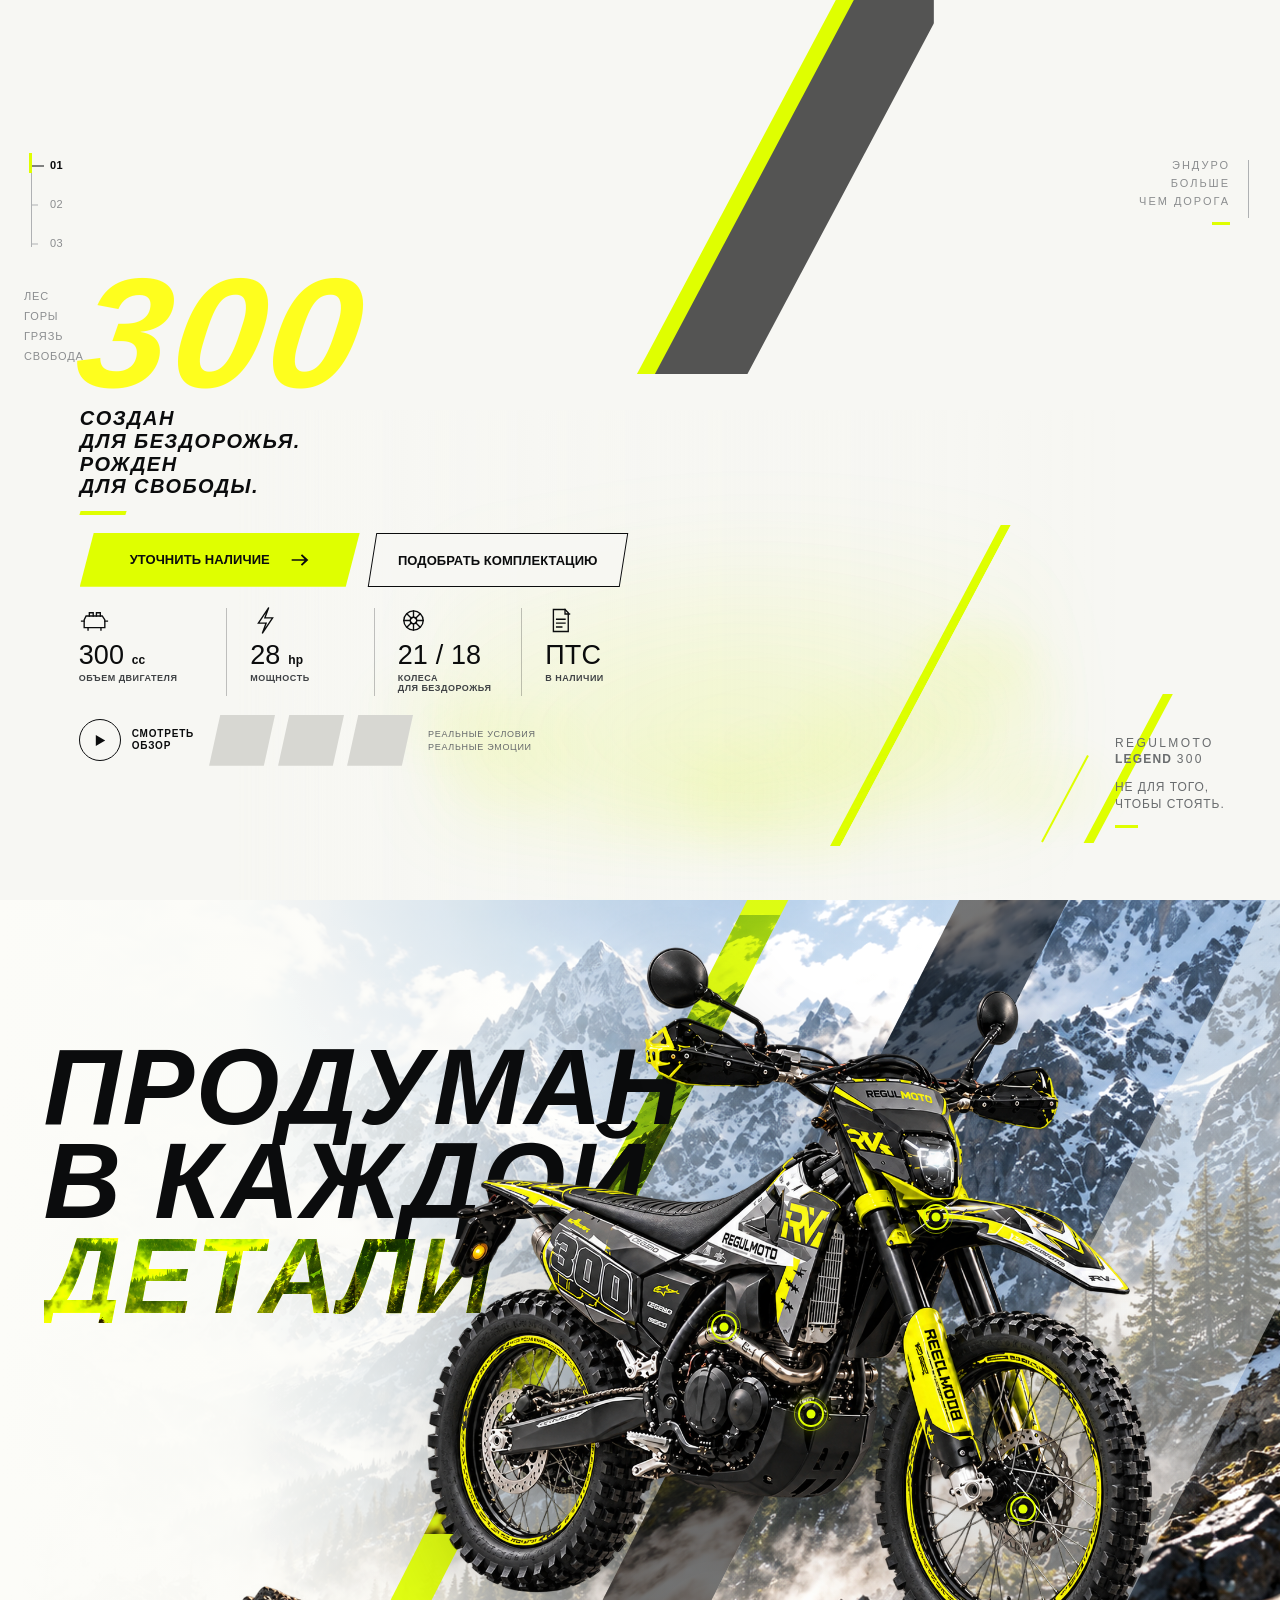
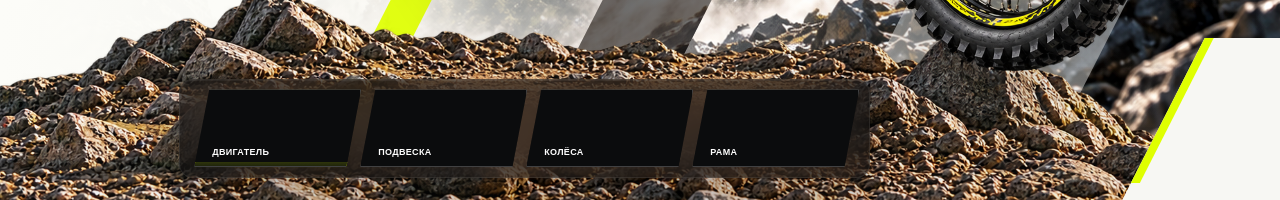
==== index.html @ 3cc238db "вторая секция" ====
<!doctype html>
<html lang="ru">
  <head>
    <meta charset="UTF-8" />
    <meta name="viewport" content="width=device-width, initial-scale=1.0" />
    <meta name="theme-color" content="#f7f7f3" />
    <link
      rel="preload"
      href="site/components/header.html"
      as="fetch"
      crossorigin="anonymous"
    />
    <link rel="stylesheet" href="site/css/main.min.css?v=smoke-visible-1" />
    <link rel="stylesheet" href="site/css/header.css?v=header-glass-1" />
    <link rel="stylesheet" href="site/css/hero-motion.css?v=hero-motion-1" />
    <link rel="stylesheet" href="site/css/hero-mobile.css?v=hero-mobile-1" />
    <title>Enduro Siberia 24 — Regulmoto Legend 300</title>
  </head>

  <body>
    <div class="site-header-slot" data-component="header"></div>

    <main class="page">
      <section class="hero">
        <!-- прогрессия -->
        <div class="hero-rail" aria-hidden="true">
          <ol class="hero-rail__pages">
            <li class="hero-rail__page hero-rail__page--active">01</li>
            <li class="hero-rail__page">02</li>
            <li class="hero-rail__page">03</li>
          </ol>

          <div class="hero-rail__labels">
            <span>ЛЕС</span>
            <span>ГОРЫ</span>
            <span>ГРЯЗЬ</span>
            <span>СВОБОДА</span>
          </div>
        </div>

        <!-- справа манифест -->

        <div class="hero-manifest" aria-hidden="true">
          <div class="hero-manifest__text">
            <span>ЭНДУРО</span>
            <span>БОЛЬШЕ</span>
            <span>ЧЕМ ДОРОГА</span>
          </div>
        </div>

        <!-- контент -->

        <div class="hero-content">
          <h1 class="hero-content__title">
            <span class="hero-brand">REGULMOTO</span>

            <span class="hero-model">
              <span class="hero-model__name">LEGEND</span>
              <span class="hero-model__detail">300</span>
            </span>
          </h1>

          <p class="hero-slogan">
            СОЗДАН<br />
            ДЛЯ БЕЗДОРОЖЬЯ.<br />
            РОЖДЕН<br />
            ДЛЯ СВОБОДЫ.
          </p>

          <div class="hero-content__actions">
            <button class="primary" type="button">
              <span>УТОЧНИТЬ НАЛИЧИЕ</span>
              <svg viewBox="0 0 24 18" aria-hidden="true">
                <path
                  d="M2 8h15.5l-4.5-4.5L14.5 2 22 9l-7.5 7-1.5-1.5 4.5-4.5H2V8Z"
                />
              </svg>
            </button>

            <button class="podobrat" type="button">
              <span>ПОДОБРАТЬ КОМПЛЕКТАЦИЮ</span>
            </button>
          </div>

          <div class="hero-adventages" aria-label="Характеристики мотоцикла">
            <div class="hero-adventages__block">
              <svg
                class="hero-adventages__icon"
                viewBox="0 0 48 48"
                aria-hidden="true"
              >
                <path d="M11 17h25l4 6v12H8V23l3-6Z" />
                <path
                  d="M16 17v-5h6v5M27 17v-5h6v5M14 35v4M34 35v4M8 25H4M44 25h-4"
                />
              </svg>

              <p class="hero-adventages__block-text">
                <strong>300 <small>cc</small></strong>
                <span>ОБЪЕМ ДВИГАТЕЛЯ</span>
              </p>
            </div>

            <div class="hero-adventages__block">
              <svg
                class="hero-adventages__icon"
                viewBox="0 0 48 48"
                aria-hidden="true"
              >
                <path d="M29 4 13 28h12l-6 16 16-24H23L29 4Z" />
              </svg>

              <p class="hero-adventages__block-text">
                <strong>28 <small>hp</small></strong>
                <span>МОЩНОСТЬ</span>
              </p>
            </div>

            <div class="hero-adventages__block">
              <svg
                class="hero-adventages__icon"
                viewBox="0 0 48 48"
                aria-hidden="true"
              >
                <circle cx="24" cy="24" r="15" />
                <circle cx="24" cy="24" r="5" />
                <path
                  d="M24 9v10m0 10v10M9 24h10m10 0h10M14 14l7 7m6 6 7 7m0-20-7 7m-6 6-7 7"
                />
              </svg>

              <p class="hero-adventages__block-text">
                <strong>21 / 18</strong>
                <span>КОЛЕСА<br />ДЛЯ БЕЗДОРОЖЬЯ</span>
              </p>
            </div>

            <div class="hero-adventages__block">
              <svg
                class="hero-adventages__icon"
                viewBox="0 0 48 48"
                aria-hidden="true"
              >
                <path d="M13 7h18l5 5v29H13V7Z" />
                <path d="M31 7v7h7M18 22h13M18 28h13M18 34h8" />
              </svg>

              <p class="hero-adventages__block-text">
                <strong>ПТС</strong>
                <span>В НАЛИЧИИ</span>
              </p>
            </div>
          </div>

          <div class="hero-obzor">
            <a class="hero-obzor__button" href="#">
              <span class="hero-obzor__icon">
                <svg viewBox="0 0 14 16" aria-hidden="true">
                  <path d="M13 8L1 15V1L13 8Z" />
                </svg>
              </span>

              <span class="hero-obzor__button-text">
                СМОТРЕТЬ
                <span>ОБЗОР</span>
              </span>
            </a>

            <div class="hero-obzor__gallery" aria-hidden="true">
              <span class="hero-obzor__image hero-obzor__image--front">
                <img src="site/img/mot.webp" alt="" />
              </span>

              <span class="hero-obzor__image hero-obzor__image--middle">
                <img src="site/img/mot.webp" alt="" />
              </span>

              <span class="hero-obzor__image hero-obzor__image--rear">
                <img src="site/img/mot.webp" alt="" />
              </span>
            </div>

            <p class="hero-obzor__caption">
              РЕАЛЬНЫЕ УСЛОВИЯ
              <span>РЕАЛЬНЫЕ ЭМОЦИИ</span>
            </p>
          </div>

          <div class="hero-mobile-benefits" aria-label="Преимущества мотоцикла">
            <div class="hero-mobile-benefits__item">
              <svg viewBox="0 0 48 48" aria-hidden="true">
                <path d="M5 34 15 23l7 7 10-13 11 17" />
                <path d="M4 39h40" />
              </svg>
              <span>ДЛЯ ЛЮБЫХ<br />МАРШРУТОВ</span>
            </div>

            <div class="hero-mobile-benefits__item">
              <svg viewBox="0 0 48 48" aria-hidden="true">
                <path
                  d="M24 6 38 12v10c0 10-6 16-14 20C16 38 10 32 10 22V12L24 6Z"
                />
                <path d="m18 23 4 4 8-9" />
              </svg>
              <span>НАДЁЖНАЯ<br />КОНСТРУКЦИЯ</span>
            </div>

            <div class="hero-mobile-benefits__item">
              <svg viewBox="0 0 48 48" aria-hidden="true">
                <circle cx="24" cy="24" r="10" />
                <path
                  d="M24 5v7M24 36v7M5 24h7M36 24h7M10.5 10.5l5 5M32.5 32.5l5 5M37.5 10.5l-5 5M15.5 32.5l-5 5"
                />
              </svg>
              <span>ПРОВЕРЕН<br />В РЕАЛЬНЫХ УСЛОВИЯХ</span>
            </div>
          </div>
        </div>

        <!-- дым позади мотоцикла -->
        <div class="hero-bike-smoke" aria-hidden="true">
          <span class="hero-bike-smoke__puff hero-bike-smoke__puff--1"></span>
          <span class="hero-bike-smoke__puff hero-bike-smoke__puff--2"></span>
          <span class="hero-bike-smoke__puff hero-bike-smoke__puff--3"></span>
          <span class="hero-bike-smoke__puff hero-bike-smoke__puff--4"></span>
          <span class="hero-bike-smoke__puff hero-bike-smoke__puff--5"></span>
          <span class="hero-bike-smoke__puff hero-bike-smoke__puff--6"></span>
          <span class="hero-bike-smoke__puff hero-bike-smoke__puff--7"></span>
          <span class="hero-bike-smoke__puff hero-bike-smoke__puff--8"></span>
        </div>

        <!-- камни -->
        <div class="hero-rocks" aria-hidden="true">
          <img
            class="hero-rocks__image"
            src="site/img/stonesIbike.webp"
            alt=""
          />
        </div>

        <!-- мотоцикл -->
        <div class="hero-bike" aria-hidden="true">
          <img class="hero-bike__image" src="site/img/mot.webp" alt="" />
        </div>

        <div class="hero-backdrop" aria-hidden="true">
          <div class="hero-backdrop__mountains"></div>

          <div class="hero-backdrop__right">
            <div class="hero-backdrop__slash hero-backdrop__slash--black"></div>
            <div class="hero-backdrop__slash hero-backdrop__slash--acid"></div>
            <!-- <div class="hero-backdrop__slash hero-backdrop__slash--white"></div> -->

            <div class="hero-backdrop__mountain-panel"></div>

            <div class="hero-backdrop__rider-panel">
              <img
                class="hero-backdrop__rider-image"
                src="site/img/rider.webp"
                alt=""
              />
            </div>

            <div class="hero-backdrop__lower-cut"></div>

            <div class="hero-backdrop__lower-info">
              <p class="hero-backdrop__lower-model">
                <span>REGULMOTO</span>
                <span><strong>LEGEND </strong>300</span>
              </p>

              <p class="hero-backdrop__lower-copy">
                НЕ ДЛЯ ТОГО,<br />
                ЧТОБЫ СТОЯТЬ.
              </p>
            </div>
          </div>
        </div>
      </section>

      <section class="second" id="second">
        <div class="second__mountains" aria-hidden="true"></div>

        <div class="second__decor second__decor--acid" aria-hidden="true"></div>
        <div class="second__decor second__decor--dark" aria-hidden="true"></div>
        <div
          class="second__decor second__decor--light"
          aria-hidden="true"
        ></div>

        <div class="second__ground" aria-hidden="true">
          <img src="site/img/stones4.png" alt="" />
        </div>

        <div class="second__corner" aria-hidden="true"></div>

        <div class="second__inner">
          <div class="second__intro">
            <h2 class="second__title">
              <span>ПРОДУМАН</span>
              <span>В КАЖДОЙ</span>
              <span class="second__title-accent">ДЕТАЛИ</span>
            </h2>
          </div>

          <div class="second__stage">
            <div class="second__bike-box">
              <img
                class="second__bike"
                src="site/img/mot2.png"
                alt="Regulmoto Legend 300"
              />

              <button
                class="second__point second__point--engine is-active"
                type="button"
                data-second-target="engine"
                aria-label="Двигатель"
                aria-pressed="true"
              >
                <span></span>
              </button>

              <button
                class="second__point second__point--suspension"
                type="button"
                data-second-target="suspension"
                aria-label="Подвеска"
                aria-pressed="false"
              >
                <span></span>
              </button>

              <button
                class="second__point second__point--wheels"
                type="button"
                data-second-target="wheels"
                aria-label="Колёса"
                aria-pressed="false"
              >
                <span></span>
              </button>

              <button
                class="second__point second__point--frame"
                type="button"
                data-second-target="frame"
                aria-label="Рама"
                aria-pressed="false"
              >
                <span></span>
              </button>
            </div>

            <!-- <div class="second__cards">
              <article
                class="second__card second__card--engine is-active"
                data-second-card="engine"
              >
                <div class="second__card-image second__card-image--engine">
                  <img src="site/img/mot.webp" alt="" />
                </div>

                <div class="second__card-body">
                  <h3>ДВИГАТЕЛЬ 300 <small>cc</small></h3>
                  <p>
                    Одноцилиндровый 4-тактный мотор. Мощная тяга на низах,
                    уверенный разгон и запас ресурса для сложного бездорожья.
                  </p>
                </div>
              </article>

              <article
                class="second__card second__card--suspension"
                data-second-card="suspension"
              >
                <div class="second__card-image second__card-image--suspension">
                  <img src="site/img/mot.webp" alt="" />
                </div>

                <div class="second__card-body">
                  <h3>ПОДВЕСКА</h3>
                  <p>
                    Инвертированная вилка уверенно отрабатывает камни, колеи,
                    неровности и резкие изменения рельефа.
                  </p>
                </div>
              </article>

              <article
                class="second__card second__card--wheels"
                data-second-card="wheels"
              >
                <div class="second__card-image second__card-image--wheels">
                  <img src="site/img/mot.webp" alt="" />
                </div>

                <div class="second__card-body">
                  <h3>КОЛЁСА 21 / 18</h3>
                  <p>
                    Эндуро-схема 21/18 с внедорожной резиной для уверенного
                    сцепления на грунте, камнях и рыхлом покрытии.
                  </p>
                </div>
              </article>

              <article
                class="second__card second__card--frame"
                data-second-card="frame"
              >
                <div class="second__card-image second__card-image--frame">
                  <img src="site/img/mot.webp" alt="" />
                </div>

                <div class="second__card-body">
                  <h3>РАМА</h3>
                  <p>
                    Жёсткая геометрия и конструкция, рассчитанная на нагрузки
                    эндуро и активную езду по пересечённой местности.
                  </p>
                </div>
              </article>
         </div> -->

            <div class="second__thumbs-bar">
  <div class="second__thumbs" aria-label="Детали мотоцикла">
    <button
      class="second__thumb is-active"
      type="button"
      data-second-target="engine"
      aria-pressed="true"
    >
      <img src="site/img/mot.webp" alt="" />
      <span>ДВИГАТЕЛЬ</span>
    </button>

    <button
      class="second__thumb"
      type="button"
      data-second-target="suspension"
      aria-pressed="false"
    >
      <img src="site/img/mot.webp" alt="" />
      <span>ПОДВЕСКА</span>
    </button>

    <button
      class="second__thumb"
      type="button"
      data-second-target="wheels"
      aria-pressed="false"
    >
      <img src="site/img/mot.webp" alt="" />
      <span>КОЛЁСА</span>
    </button>

    <button
      class="second__thumb"
      type="button"
      data-second-target="frame"
      aria-pressed="false"
    >
      <img src="site/img/mot.webp" alt="" />
      <span>РАМА</span>
    </button>
  </div>
</div>
          </div>
        </div>
      </section>
    </main>

    <script src="https://cdn.jsdelivr.net/npm/gsap@3/dist/gsap.min.js"></script>
    <script src="site/js/main.js"></script>
    <script src="site/js/hero-intro.js?v=hero-motion-1"></script>
    <script src="site/js/hero-smoke.js?v=hero-motion-1"></script>
  </body>
</html>
---- site/css/main.min.css ----
﻿*{box-sizing:border-box}html,body{margin:0;padding:0;min-width:320px}body{font-family:Arial,Helvetica,sans-serif;background:#f7f7f3;color:#0b0c0d}a{color:inherit;text-decoration:none}img{display:block;max-width:100%}button{font:inherit;color:inherit}.page{min-height:100vh;overflow:hidden}.hero{position:relative;height:100vh;min-height:820px;overflow:hidden;isolation:isolate;background:#f7f7f3}.hero-rail{position:absolute;top:160px;left:24px;z-index:5;display:flex;flex-direction:column;gap:42px;color:#8b8d8f}.hero-rail__pages{position:relative;display:flex;flex-direction:column;gap:28px;margin:0;padding:0 0 0 26px;list-style:none}.hero-rail__pages::before{content:"";position:absolute;top:4px;bottom:2px;left:7px;width:1px;background:#afb1b3}.hero-rail__page{position:relative;min-width:24px;font-size:11px;line-height:1;font-weight:500;letter-spacing:.04em}.hero-rail__page::before{content:"";position:absolute;top:50%;left:-19px;width:7px;height:1px;background:#afb1b3;transform:translateY(-50%)}.hero-rail__page--active{color:#0b0c0d;font-weight:800}.hero-rail__page--active::before{width:13px;background:#0b0c0d}.hero-rail__page--active::after{content:"";position:absolute;top:-7px;left:-21px;width:3px;height:20px;background:#dfff00}.hero-rail__labels{display:flex;flex-direction:column;gap:9px;font-size:11px;line-height:1;letter-spacing:.08em}.hero-manifest{position:absolute;top:160px;right:24px;z-index:5;padding-right:26px;color:#8b8d8f;text-align:right}.hero-manifest::before{content:"";position:absolute;top:0;right:7px;width:1px;height:58px;background:#afb1b3}.hero-manifest::after{content:"";position:absolute;right:26px;bottom:-18px;width:18px;height:3px;background:#dfff00}.hero-manifest__text{display:flex;flex-direction:column;align-items:flex-end;gap:7px;font-size:11px;line-height:1;font-weight:500;letter-spacing:.18em;white-space:nowrap}.hero-content{position:relative;z-index:5;width:min(1010px,61vw);margin-left:clamp(56px,6.15vw,199px);padding-top:50px;display:flex;flex-direction:column;align-items:flex-start;gap:18px}.hero-content__title{margin:0;display:flex;flex-direction:column;align-items:flex-start;gap:8px;width:100%;font-weight:900}.hero-content__actions{display:flex;align-items:center;gap:12px;padding-left:1px}.hero-brand{display:block;width:fit-content;padding-left:20px;padding-right:20px;margin-left:32px;font-family:Impact,Haettenschweiler,"Arial Narrow Bold",sans-serif;font-size:clamp(66px,5.05vw,85px);line-height:.86;letter-spacing:.05em;font-style:italic;white-space:nowrap;color:rgba(0,0,0,0);-webkit-text-fill-color:rgba(0,0,0,0);background-image:url("../img/hero-back.webp");background-size:1080px auto;background-position:46% 43%;background-repeat:no-repeat;background-clip:text;-webkit-background-clip:text;filter:grayscale(1) contrast(1.45) brightness(0.33);transform:skewX(-10deg) scaleX(1.1);transform-origin:left center}.hero-model{display:flex;flex-direction:column;align-items:flex-start;gap:8px;width:fit-content;padding-left:30px;padding-right:30px;margin-left:-30px;font-family:Impact,Haettenschweiler,"Arial Narrow Bold",sans-serif;font-size:clamp(190px,15.45vw,264px);line-height:.78;letter-spacing:2px;font-style:italic;transform:skewX(-8deg) scaleX(1.055);transform-origin:left center}.hero-model__name,.hero-model__detail{display:block;width:fit-content;padding:0 40px;margin-left:-30px;color:rgba(0,0,0,0);-webkit-text-fill-color:rgba(0,0,0,0);background-clip:text;-webkit-background-clip:text;background-repeat:no-repeat}.hero-model__name{background-image:url("../img/hero-back.webp");background-size:1080px auto;background-position:46% 43%;filter:grayscale(1) contrast(1.45) brightness(0.33)}.hero-model__detail{font-size:.79em;line-height:.72;letter-spacing:3px;background-image:linear-gradient(rgba(223, 255, 0, 0.88), rgba(223, 255, 0, 0.88)),url("../img/hero-back.webp");background-size:auto,900px auto;background-position:center,40% 52%;background-blend-mode:multiply;filter:saturate(1.3) contrast(1.22) brightness(1.07)}.hero-slogan{position:relative;width:330px;margin:0;padding:0 0 17px 1px;font-family:"Arial Narrow",Arial,Helvetica,sans-serif;font-size:clamp(20px,1.43vw,24px);line-height:1.13;letter-spacing:.075em;font-weight:900;font-style:italic}.hero-slogan::after{content:"";position:absolute;left:1px;bottom:0;width:46px;height:4px;background:#dfff00;transform:skewX(-18deg)}.primary,.podobrat{position:relative;height:54px;padding:0;border:0;background:rgba(0,0,0,0);cursor:pointer;font-size:13px;font-weight:900;font-style:normal;letter-spacing:.005em}.primary{width:280px;display:flex;align-items:center;justify-content:center;gap:20px;background:#dfff00;clip-path:polygon(5% 0, 100% 0, 95% 100%, 0 100%)}.primary svg{width:20px;height:16px;fill:#0b0c0d;flex:0 0 auto}.podobrat{width:252px;border:1px solid #0b0c0d;background:rgba(247,247,243,.84);transform:skewX(-9deg)}.podobrat span{display:inline-block;transform:skewX(9deg)}.hero-adventages{width:590px;margin:0;display:grid;grid-template-columns:repeat(4, 1fr)}.hero-adventages__block{position:relative;min-height:92px;padding-right:18px;display:flex;flex-direction:column;align-items:flex-start;gap:7px}.hero-adventages__block+.hero-adventages__block{padding-left:24px}.hero-adventages__block+.hero-adventages__block::before{content:"";position:absolute;left:0;top:3px;bottom:1px;width:1px;background:rgba(11,12,13,.24)}.hero-adventages__icon{width:31px;height:31px;margin:0;fill:none;stroke:#0b0c0d;stroke-width:2.1;stroke-linecap:square;stroke-linejoin:miter}.hero-adventages__block-text{margin:0;display:flex;flex-direction:column;align-items:flex-start;gap:5px}.hero-adventages__block-text strong{font-family:Impact,Haettenschweiler,"Arial Narrow Bold",sans-serif;font-size:27px;line-height:.94;font-weight:200;letter-spacing:.005em}.hero-adventages__block-text strong small{font-family:Arial,Helvetica,sans-serif;font-size:12px;font-weight:700;text-transform:lowercase}.hero-adventages__block-text>span{color:#3f4245;font-size:9px;line-height:1.12;font-weight:700;letter-spacing:.055em}.hero-obzor{width:590px;margin:0;display:flex;align-items:center;gap:15px}.hero-obzor__button{flex:0 0 auto;display:flex;align-items:center;gap:11px}.hero-obzor__icon{width:42px;height:42px;display:grid;place-items:center;border:1px solid #0b0c0d;border-radius:50%;transition:background-color .25s ease,color .25s ease}.hero-obzor__icon svg{width:11px;height:13px;margin-left:2px;fill:currentColor}.hero-obzor__button:hover .hero-obzor__icon{color:#fff;background:#0b0c0d}.hero-obzor__button-text{display:flex;flex-direction:column;gap:2px;font-size:10px;line-height:1.08;font-weight:800;letter-spacing:.08em}.hero-obzor__gallery{flex:0 0 auto;display:flex;align-items:center;gap:3px}.hero-obzor__image{position:relative;width:66px;height:51px;overflow:hidden;background:#d7d7d2;clip-path:polygon(17% 0, 100% 0, 83% 100%, 0 100%)}.hero-obzor__image img{position:absolute;max-width:none;width:215px;height:auto}.hero-obzor__image--front img{left:-48px;top:-68px}.hero-obzor__image--middle img{left:-76px;top:-52px}.hero-obzor__image--rear img{left:-120px;top:-48px}.hero-obzor__caption{flex:0 0 auto;margin:0;display:flex;flex-direction:column;gap:3px;color:#66696c;font-size:9px;line-height:1.15;letter-spacing:.075em;white-space:nowrap}.hero-bike{position:absolute;left:32.8%;bottom:4%;z-index:6;width:50.5%;pointer-events:none}.hero-bike__image{display:block;width:100%;max-width:none;height:auto}.hero-bike-smoke{position:absolute;left:27%;bottom:0;z-index:4;width:62%;height:68%;pointer-events:none;overflow:visible}.hero-bike-smoke::before,.hero-bike-smoke::after{content:"";position:absolute;inset:0;pointer-events:none;will-change:transform,opacity}.hero-bike-smoke::before{left:8%;right:10%;bottom:8%;top:30%;background:radial-gradient(ellipse at 24% 70%, rgba(223, 255, 0, 0.12) 0%, rgba(223, 255, 0, 0.07) 24%, rgba(223, 255, 0, 0.03) 46%, rgba(223, 255, 0, 0) 74%),radial-gradient(ellipse at 56% 74%, rgba(223, 255, 0, 0.15) 0%, rgba(223, 255, 0, 0.08) 26%, rgba(223, 255, 0, 0.03) 48%, rgba(223, 255, 0, 0) 76%),radial-gradient(ellipse at 82% 62%, rgba(223, 255, 0, 0.11) 0%, rgba(223, 255, 0, 0.06) 24%, rgba(223, 255, 0, 0.03) 44%, rgba(223, 255, 0, 0) 72%);filter:blur(42px);opacity:.32}.hero-bike-smoke::after{left:12%;right:10%;bottom:10%;top:36%;background:radial-gradient(ellipse at 18% 66%, rgba(223, 255, 0, 0.15) 0%, rgba(223, 255, 0, 0.09) 24%, rgba(223, 255, 0, 0.04) 42%, rgba(223, 255, 0, 0) 68%),radial-gradient(ellipse at 48% 72%, rgba(223, 255, 0, 0.16) 0%, rgba(223, 255, 0, 0.1) 24%, rgba(223, 255, 0, 0.04) 46%, rgba(223, 255, 0, 0) 70%),radial-gradient(ellipse at 76% 64%, rgba(223, 255, 0, 0.14) 0%, rgba(223, 255, 0, 0.08) 22%, rgba(223, 255, 0, 0.04) 42%, rgba(223, 255, 0, 0) 68%);filter:blur(30px);opacity:.28}.hero-bike-smoke__puff{position:absolute;z-index:2;border-radius:50%;background:radial-gradient(ellipse at 34% 58%, rgba(223, 255, 0, 0.26) 0%, rgba(223, 255, 0, 0.16) 22%, rgba(223, 255, 0, 0.09) 42%, rgba(223, 255, 0, 0.035) 64%, rgba(223, 255, 0, 0) 86%),radial-gradient(ellipse at 72% 34%, rgba(223, 255, 0, 0.16) 0%, rgba(223, 255, 0, 0.075) 26%, rgba(223, 255, 0, 0) 68%),radial-gradient(ellipse at 60% 78%, rgba(223, 255, 0, 0.11) 0%, rgba(223, 255, 0, 0.05) 22%, rgba(223, 255, 0, 0) 60%);filter:blur(16px);opacity:.16;will-change:transform,opacity,border-radius}.hero-bike-smoke__puff::before,.hero-bike-smoke__puff::after{content:"";position:absolute;border-radius:50%;background:inherit;pointer-events:none}.hero-bike-smoke__puff::before{inset:10% 18% 20% 8%;opacity:.58;filter:blur(11px);transform:translate(-8%, -6%) scale(0.9)}.hero-bike-smoke__puff::after{inset:20% 6% 10% 24%;opacity:.46;filter:blur(13px);transform:translate(10%, 7%) scale(0.86)}.hero-bike-smoke__puff--1{left:2%;bottom:23%;width:150px;height:100px}.hero-bike-smoke__puff--2{left:9%;bottom:14%;width:185px;height:122px}.hero-bike-smoke__puff--3{left:31%;bottom:7%;width:205px;height:136px}.hero-bike-smoke__puff--4{left:42%;bottom:5%;width:220px;height:144px}.hero-bike-smoke__puff--5{right:18%;bottom:14%;width:220px;height:145px}.hero-bike-smoke__puff--6{right:9%;bottom:24%;width:185px;height:122px}.hero-bike-smoke__puff--7{right:2%;bottom:10%;width:155px;height:102px}.hero-bike-smoke__puff--8{right:12%;bottom:33%;width:138px;height:90px;opacity:.06}.hero-bike-smoke__puff--1,.hero-bike-smoke__puff--3,.hero-bike-smoke__puff--6{z-index:1;filter:blur(22px);opacity:.12}.hero-bike-smoke__puff--2,.hero-bike-smoke__puff--4,.hero-bike-smoke__puff--5{z-index:2;filter:blur(17px);opacity:.16}.hero-bike-smoke__puff--7,.hero-bike-smoke__puff--8{z-index:3;filter:blur(12px);opacity:.12}.hero-rocks{position:absolute;left:30.8%;bottom:0%;z-index:3;width:39.5%;pointer-events:none;overflow:hidden}.hero-rocks__image{display:block;width:100%;max-width:none;height:auto}.hero-backdrop{position:absolute;inset:0;z-index:1;overflow:hidden;pointer-events:none}.hero-backdrop__mountains{position:absolute;left:18.5%;right:10.5%;bottom:-1.5%;height:56%;overflow:hidden;mask-image:linear-gradient(to right, transparent 0%, #000 10%, #000 92%, transparent 100%);-webkit-mask-image:linear-gradient(to right, transparent 0%, #000 10%, #000 92%, transparent 100%)}.hero-backdrop__mountains::before{content:"";position:absolute;left:0;right:0;top:-350px;bottom:-120px;background:url("../img/hero-back.webp") center center/cover no-repeat;transform:translateY(-50px);opacity:.82;filter:saturate(0.78) contrast(1.04) brightness(1.08)}.hero-backdrop__mountains::after{content:"";position:absolute;inset:0;z-index:1;background:linear-gradient(90deg, rgba(247, 247, 243, 0.96) 0%, rgba(247, 247, 243, 0.76) 18%, rgba(247, 247, 243, 0.28) 46%, rgba(247, 247, 243, 0.04) 77%, rgba(247, 247, 243, 0) 100%)}.hero-backdrop__right{position:absolute;inset:0 0 0 auto;width:42%;height:100%}.hero-backdrop__slash,.hero-backdrop__mountain-panel,.hero-backdrop__rider-panel,.hero-backdrop__lower-cut{transform:skewX(-28deg);transform-origin:center}.hero-backdrop__slash{position:absolute;overflow:hidden}.hero-backdrop__slash::before{content:"";position:absolute;inset:-18% -150%;transform:skewX(28deg);transform-origin:center;background-repeat:no-repeat}.hero-backdrop__slash--black{top:0%;right:80.5%;z-index:1;width:18%;height:41.5%;transform:skewX(-28deg)}.hero-backdrop__slash--black::before{content:"";position:absolute;inset:auto;right:-70%;bottom:-10%;width:400%;height:140%;background-image:linear-gradient(rgba(4, 5, 6, 0.66), rgba(4, 5, 6, 0.66)),url("../img/hero-back.webp");background-size:100% 100%,auto 180%;background-position:center,10% 50%;background-repeat:no-repeat;background-blend-mode:multiply;transform:skewX(28deg);transform-origin:center;filter:contrast(1.12) saturate(0.78)}.hero-backdrop__slash--acid{top:-4.5%;right:95.8%;z-index:4;width:3.3%;height:46%;background:#dfff00;transform:skewX(-28deg);transform-origin:center}.hero-backdrop__slash--acid::before{content:none}.hero-backdrop__slash--white{position:absolute;right:21.5%;bottom:0;z-index:2;width:18%;height:49%;overflow:hidden;transform:skewX(-28deg);background:none}.hero-backdrop__slash--white::before{background:linear-gradient(rgba(247, 247, 243, 0.65), rgba(247, 247, 243, 0.65)),url("../img/hero-back.webp") 84% 13%/910px auto no-repeat;background-blend-mode:screen;filter:saturate(0.92) contrast(1.06)}.hero-backdrop__mountain-panel{position:absolute;top:0%;right:40%;z-index:3;width:57%;height:94%;overflow:hidden;background:none;transform:skewX(-28deg)}.hero-backdrop__mountain-panel::before{content:"";position:absolute;inset:-12% -64%;background:url("../img/hero-back.webp") 72% 16%/cover no-repeat;transform:skewX(28deg) scale(1.08);transform-origin:center;filter:saturate(0.92) contrast(1.06)}.hero-backdrop__mountain-panel::after{content:"";position:absolute;right:0;bottom:0;z-index:2;width:10px;height:38%;background:#dfff00}.hero-backdrop__rider-panel{position:absolute;top:35.1%;right:-0.5%;z-index:5;width:47.5%;height:46.8%;overflow:hidden;background:none;transform:skewX(-28deg)}.hero-backdrop__rider-panel::before{content:"";position:absolute;inset:-12% -24%;background:url("../img/hero-back.webp") 78% 73%/cover no-repeat;transform:skewX(28deg) scale(1.08);transform-origin:center}.hero-backdrop__rider-panel{mask-image:linear-gradient(180deg, transparent 0%, rgba(0, 0, 0, 0.08) 8%, rgba(0, 0, 0, 0.22) 16%, rgba(0, 0, 0, 0.48) 26%, rgba(0, 0, 0, 0.75) 36%, #000 48%),linear-gradient(82deg, transparent 0%, rgba(0, 0, 0, 0.14) 7%, rgba(0, 0, 0, 0.38) 14%, rgba(0, 0, 0, 0.7) 21%, #000 30%);mask-composite:intersect;-webkit-mask-image:linear-gradient(180deg, transparent 0%, rgba(0, 0, 0, 0.08) 8%, rgba(0, 0, 0, 0.22) 16%, rgba(0, 0, 0, 0.48) 26%, rgba(0, 0, 0, 0.75) 36%, #000 48%),linear-gradient(82deg, transparent 0%, rgba(0, 0, 0, 0.14) 7%, rgba(0, 0, 0, 0.38) 14%, rgba(0, 0, 0, 0.7) 21%, #000 30%);-webkit-mask-composite:source-in}.hero-backdrop__rider-panel img{position:absolute;right:12%;bottom:11%;z-index:1;width:55%;max-width:none;height:auto;transform:skewX(28deg);transform-origin:center;filter:contrast(1.04) saturate(0.96)}.hero-backdrop__lower-cut{position:absolute;right:-9%;bottom:-2.1%;z-index:6;width:42%;height:25%;transform:skewX(-28deg);background:#f7f7f3}.hero-backdrop__lower-cut::after{content:"";position:absolute;left:0;bottom:34%;z-index:2;width:10px;height:66%;background:#dfff00}.hero-backdrop__lower-info{position:absolute;right:2.8%;bottom:7.5%;z-index:7;width:150px;color:#0b0c0d}.hero-backdrop__lower-info::before{content:"";position:absolute;left:-74px;top:7px;width:2px;height:98px;background:#dfff00;transform:rotate(28deg);transform-origin:bottom center}.hero-backdrop__lower-model{margin:0;display:flex;flex-direction:column;gap:4px}.hero-backdrop__lower-model span{color:#696c6e;font-size:12px;line-height:1;font-weight:500;letter-spacing:.2em}.hero-backdrop__lower-model strong{font-size:12px;line-height:1;font-weight:800;letter-spacing:.1em}.hero-backdrop__lower-copy{position:relative;margin:14px 0 0;padding-bottom:19px;color:#696c6e;font-size:12px;line-height:1.45;font-weight:500;letter-spacing:.08em}.hero-backdrop__lower-copy::after{content:"";position:absolute;left:0;bottom:5px;width:23px;height:3px;background:#dfff00}.primary,.podobrat{transition:transform .35s cubic-bezier(0.22, 1, 0.36, 1),background-color .35s ease,color .35s ease,border-color .35s ease,box-shadow .35s ease}.primary svg{transition:transform .35s cubic-bezier(0.22, 1, 0.36, 1)}.primary:hover{transform:translateY(-2px);box-shadow:0 12px 28px rgba(223,255,0,.2)}.primary:hover svg{transform:translateX(5px)}.primary:active{transform:translateY(0) scale(0.985)}.primary:focus-visible,.podobrat:focus-visible,.hero-obzor__button:focus-visible{outline:2px solid #0b0c0d;outline-offset:4px}.podobrat:hover{transform:translateY(-2px) skewX(-9deg);color:#f7f7f3;background:#0b0c0d;box-shadow:0 12px 26px rgba(11,12,13,.12)}.podobrat:active{transform:translateY(0) skewX(-9deg) scale(0.985)}.hero-obzor__button{transition:transform .3s cubic-bezier(0.22, 1, 0.36, 1)}.hero-obzor__button:hover{transform:translateY(-1px)}.hero-obzor__button:active{transform:translateY(0) scale(0.985)}.hero.hero--animating .hero-bike,.hero.hero--animating .hero-rocks,.hero.hero--animating .hero-backdrop__mountains,.hero.hero--animating .hero-backdrop__slash,.hero.hero--animating .hero-backdrop__mountain-panel,.hero.hero--animating .hero-backdrop__rider-panel,.hero.hero--animating .hero-backdrop__lower-cut{will-change:transform,opacity}.hero.hero--animating .hero-slogan::after{transform:skewX(-18deg) scaleX(0);transform-origin:left center;transition:transform .58s cubic-bezier(0.22, 1, 0.36, 1)}.hero.hero--animating .hero-rail__pages::before{transform:scaleY(0);transform-origin:top center;transition:transform .62s cubic-bezier(0.22, 1, 0.36, 1)}.hero.hero--animating .hero-rail__page::before{transform:translateY(-50%) scaleX(0);transform-origin:left center;transition:transform .4s cubic-bezier(0.22, 1, 0.36, 1)}.hero.hero--animating .hero-rail__page--active::after{transform:scaleY(0);transform-origin:top center;transition:transform .4s cubic-bezier(0.22, 1, 0.36, 1)}.hero.hero--animating .hero-manifest::before{transform:scaleY(0);transform-origin:top center;transition:transform .58s cubic-bezier(0.22, 1, 0.36, 1)}.hero.hero--animating .hero-manifest::after{transform:scaleX(0);transform-origin:right center;transition:transform .46s cubic-bezier(0.22, 1, 0.36, 1)}.hero.hero--animating .hero-backdrop__mountain-panel::after,.hero.hero--animating .hero-backdrop__lower-cut::after{transform:scaleY(0);transform-origin:bottom center;transition:transform .62s cubic-bezier(0.22, 1, 0.36, 1)}.hero.hero--animating .hero-backdrop__lower-info::before{transform:rotate(28deg) scaleY(0);transform-origin:bottom center;transition:transform .62s cubic-bezier(0.22, 1, 0.36, 1)}.hero.hero--animating .hero-backdrop__lower-copy::after{transform:scaleX(0);transform-origin:left center;transition:transform .48s cubic-bezier(0.22, 1, 0.36, 1)}.hero.hero--animating.hero--content-line-visible .hero-slogan::after{transform:skewX(-18deg) scaleX(1)}.hero.hero--animating.hero--rail-line-visible .hero-rail__pages::before{transform:scaleY(1)}.hero.hero--animating.hero--rail-line-visible .hero-rail__page::before{transform:translateY(-50%) scaleX(1)}.hero.hero--animating.hero--rail-line-visible .hero-rail__page--active::after{transform:scaleY(1)}.hero.hero--animating.hero--manifest-line-visible .hero-manifest::before{transform:scaleY(1)}.hero.hero--animating.hero--manifest-line-visible .hero-manifest::after{transform:scaleX(1)}.hero.hero--animating.hero--panel-line-visible .hero-backdrop__mountain-panel::after,.hero.hero--animating.hero--panel-line-visible .hero-backdrop__lower-cut::after{transform:scaleY(1)}.hero.hero--animating.hero--lower-line-visible .hero-backdrop__lower-info::before{transform:rotate(28deg) scaleY(1)}.hero.hero--animating.hero--lower-line-visible .hero-backdrop__lower-copy::after{transform:scaleX(1)}@media(prefers-reduced-motion: reduce){.primary,.podobrat,.primary svg,.hero-obzor__button,.hero-slogan::after,.hero-rail__pages::before,.hero-rail__page::before,.hero-rail__page--active::after,.hero-manifest::before,.hero-manifest::after,.hero-backdrop__mountain-panel::after,.hero-backdrop__lower-cut::after,.hero-backdrop__lower-info::before,.hero-backdrop__lower-copy::after{transition:none}}.hero-mobile-benefits{display:none}@media(max-width: 900px){.hero{height:max(100svh,820px);min-height:820px;background:#f7f7f3}.hero::after{content:"";position:absolute;left:0;right:0;bottom:0;z-index:4;height:38%;pointer-events:none;background:linear-gradient(180deg, rgba(11, 12, 13, 0) 0%, rgba(11, 12, 13, 0.48) 24%, rgba(11, 12, 13, 0.9) 58%, rgba(11, 12, 13, 0.97) 100%),radial-gradient(circle at 50% 18%, rgba(223, 255, 0, 0.09), transparent 42%)}.hero-content{position:absolute;inset:0;z-index:5;width:auto;margin:0;padding:94px 16px 0;display:block}.hero-content__title{position:relative;z-index:2;width:100%;gap:0}.hero-brand{margin:0 0 5px 6px;padding:0;font-size:clamp(32px,8.4vw,58px);line-height:.92;letter-spacing:.045em;background-size:760px auto;background-position:42% 28%}.hero-model{gap:0;margin:0;padding:0;font-size:clamp(88px,24vw,164px);line-height:.72;letter-spacing:0;transform:skewX(-7deg) scaleX(1.025);transform-origin:left top}.hero-model__name,.hero-model__detail{margin:0;padding:0 7px}.hero-model__name{background-size:800px auto;background-position:50% 36%}.hero-model__detail{margin-top:2px;font-size:.72em;line-height:.78;letter-spacing:.01em;background-size:auto,720px auto;background-position:center,35% 56%}.hero-slogan{position:relative;z-index:9;width:230px;margin:16px 0 0 4px;padding:0 0 15px;font-size:0}.hero-slogan::before{content:"НЕ ДЛЯ ТОГО,\aЧТОБЫ СТОЯТЬ.";display:block;white-space:pre;color:#0b0c0d;font-family:"Arial Narrow",Arial,Helvetica,sans-serif;font-size:clamp(17px,4.8vw,25px);line-height:1.25;font-weight:900;font-style:italic;letter-spacing:.055em}.hero-slogan::after{left:1px;bottom:0;width:42px;height:4px}.hero-manifest{top:92px;right:15px;z-index:9;padding-right:15px;color:rgba(247,247,243,.64)}.hero-manifest::before{right:0;height:50px;background:rgba(247,247,243,.48)}.hero-manifest::after{right:14px;bottom:-14px;width:16px}.hero-manifest__text{gap:5px;font-size:9px;letter-spacing:.17em}.hero-rail{top:300px;right:15px;left:auto;z-index:9;gap:0;padding-right:14px;color:rgba(247,247,243,.82);text-align:right}.hero-rail::after{content:"";position:absolute;top:-4px;right:0;width:1px;height:76px;background:rgba(247,247,243,.46)}.hero-rail__pages{display:none}.hero-rail__labels{align-items:flex-end;gap:6px;font-size:9px;line-height:1;letter-spacing:.15em}.hero-rail__labels::after{content:"";width:22px;height:3px;margin-top:6px;background:#dfff00}.hero-backdrop__mountains{left:-24%;right:-20%;bottom:23%;height:54%;mask-image:linear-gradient(to bottom, transparent 0%, #000 18%, #000 88%, transparent 100%);-webkit-mask-image:linear-gradient(to bottom, transparent 0%, #000 18%, #000 88%, transparent 100%)}.hero-backdrop__mountains::before{top:-14%;bottom:-10%;background-position:58% 56%;transform:none;opacity:.7;filter:saturate(0.7) contrast(1.05) brightness(1.08)}.hero-backdrop__mountains::after{background:linear-gradient(180deg, rgba(247, 247, 243, 0.94) 0%, rgba(247, 247, 243, 0.54) 18%, rgba(247, 247, 243, 0.08) 50%, rgba(247, 247, 243, 0) 78%)}.hero-backdrop__right{width:72%}.hero-backdrop__slash--black{top:-8%;right:21%;width:41%;height:61%;transform:skewX(-25deg)}.hero-backdrop__slash--black::before{right:-95%;bottom:-4%;width:430%;height:150%;background-size:100% 100%,auto 165%;background-position:center,33% 49%;transform:skewX(25deg)}.hero-backdrop__slash--acid{top:-9%;right:63%;width:4.6%;height:67%;transform:skewX(-25deg)}.hero-backdrop__mountain-panel{top:5%;right:-14%;width:67%;height:55%;transform:skewX(-25deg)}.hero-backdrop__mountain-panel::before{inset:-12% -82%;background-position:76% 22%;transform:skewX(25deg) scale(1.08);filter:saturate(0.74) contrast(1.1) brightness(0.78)}.hero-backdrop__mountain-panel::after{width:6px;height:29%}.hero-backdrop__rider-panel,.hero-backdrop__lower-cut,.hero-backdrop__lower-info{display:none}.hero-bike{top:clamp(286px,38vw,352px);bottom:auto;left:-5%;z-index:6;width:min(112vw,760px)}.hero-rocks{left:-9%;bottom:216px;z-index:7;width:min(120vw,820px);overflow:visible}.hero-bike-smoke{left:-4%;bottom:220px;z-index:5;width:104%;height:44%;opacity:.48}.hero-bike-smoke::before,.hero-bike-smoke::after{opacity:.18}.hero-adventages{position:absolute;left:8px;right:8px;bottom:168px;z-index:10;width:auto;margin:0;padding:13px 0 11px;grid-template-columns:repeat(4, minmax(0, 1fr))}.hero-adventages__block{min-width:0;min-height:82px;padding:0 6px;align-items:center;justify-content:flex-start;gap:7px;text-align:center}.hero-adventages__block+.hero-adventages__block{padding-left:6px}.hero-adventages__block+.hero-adventages__block::before{top:5px;bottom:3px;background:rgba(247,247,243,.26)}.hero-adventages__icon{width:28px;height:28px;stroke:#dfff00;stroke-width:2.3}.hero-adventages__block-text{min-width:0;align-items:center;gap:4px}.hero-adventages__block-text strong{color:#f7f7f3;font-size:clamp(20px,5.7vw,31px);line-height:.95;white-space:nowrap}.hero-adventages__block-text strong small{color:#f7f7f3;font-size:11px}.hero-adventages__block-text>span{color:rgba(247,247,243,.74);font-size:clamp(7px,2.15vw,10px);line-height:1.18;letter-spacing:.05em}.hero-content__actions{position:absolute;left:16px;right:16px;bottom:92px;z-index:11;display:block;padding:0}.podobrat{display:none}.primary{width:100%;height:58px;justify-content:center;gap:0;font-size:clamp(14px,4vw,18px);letter-spacing:.025em;clip-path:polygon(2.6% 0, 97.4% 0, 100% 50%, 97.4% 100%, 2.6% 100%, 0 50%)}.primary svg{display:none}.hero-obzor{display:none}.hero-mobile-benefits{position:absolute;left:7px;right:7px;bottom:13px;z-index:11;display:grid;grid-template-columns:repeat(3, minmax(0, 1fr));align-items:center;min-height:60px}.hero-mobile-benefits__item{position:relative;min-width:0;padding:0 7px;display:grid;grid-template-columns:28px minmax(0, 1fr);align-items:center;gap:8px}.hero-mobile-benefits__item+.hero-mobile-benefits__item::before{content:"";position:absolute;left:0;top:5px;bottom:5px;width:1px;background:rgba(247,247,243,.28)}.hero-mobile-benefits__item svg{width:28px;height:28px;fill:none;stroke:#f7f7f3;stroke-width:2;stroke-linecap:round;stroke-linejoin:round}.hero-mobile-benefits__item span{min-width:0;color:rgba(247,247,243,.86);font-size:clamp(6.7px,1.8vw,9px);line-height:1.32;font-weight:700;letter-spacing:.065em}}@media(max-width: 560px){.hero{height:max(100svh,790px);min-height:790px}.hero-content{padding:90px 12px 0}.hero-brand{margin-left:4px}.hero-model{font-size:clamp(84px,24.5vw,118px)}.hero-slogan{width:205px;margin-top:12px}.hero-manifest{top:88px;right:11px}.hero-manifest__text,.hero-rail__labels{font-size:8px}.hero-rail{top:286px;right:11px}.hero-bike{top:277px;left:-8%;width:118%}.hero-rocks{left:-13%;bottom:208px;width:128%}.hero-bike-smoke{left:-7%;bottom:210px;width:112%}.hero-adventages{left:3px;right:3px;bottom:164px}.hero-adventages__block{min-height:78px;padding:0 4px}.hero-adventages__block+.hero-adventages__block{padding-left:4px}.hero-adventages__icon{width:25px;height:25px}.hero-adventages__block-text strong{font-size:clamp(19px,6vw,27px)}.hero-adventages__block-text>span{font-size:clamp(6.4px,2vw,8.5px)}.hero-content__actions{left:12px;right:12px;bottom:88px}.primary{height:56px}.hero-mobile-benefits{left:4px;right:4px;bottom:11px;min-height:60px}.hero-mobile-benefits__item{padding:0 5px;grid-template-columns:24px minmax(0, 1fr);gap:6px}.hero-mobile-benefits__item svg{width:24px;height:24px}}@media(max-width: 390px){.hero-content{padding-top:86px}.hero-model{font-size:23.3vw}.hero-slogan::before{font-size:16px}.hero-manifest{top:84px}.hero-rail{top:270px}.hero-bike{top:266px;left:-10%;width:122%}}.second{position:relative;width:100%;height:100svh;min-height:680px;overflow:hidden;isolation:isolate;background:#f7f7f3}.second__inner{position:relative;z-index:5;width:100%;height:100%}.second__mountains{position:absolute;inset:0;z-index:1;background:linear-gradient(90deg, #f7f7f3 0%, rgba(247, 247, 243, 0.98) 19%, rgba(247, 247, 243, 0.76) 35%, rgba(247, 247, 243, 0.2) 58%, rgba(247, 247, 243, 0.04) 78%, rgba(247, 247, 243, 0) 100%),url("../img//mount2.png") 70% 54%/cover no-repeat;filter:saturate(0.92) contrast(1.04)}.second__decor{position:absolute;top:-16%;height:132%;z-index:2;overflow:hidden;pointer-events:none;transform:skewX(-27deg);transform-origin:center}.second__decor--acid{left:40.5%;width:3.2%;background:linear-gradient(rgba(223, 255, 0, 0.92), rgba(223, 255, 0, 0.92)),url("../img/mount2.png") 64% 28%/1100px auto no-repeat;background-blend-mode:multiply}.second__decor--dark{left:57%;width:8.5%;background:linear-gradient(rgba(11, 12, 13, 0.57), rgba(11, 12, 13, 0.57)),url("../img//mount2.png") 73% 20%/cover no-repeat;background-blend-mode:multiply}.second__decor--light{left:81%;width:17%;background:linear-gradient(rgba(247, 247, 243, 0.48), rgba(247, 247, 243, 0.48));background-blend-mode:screen}.second__ground{position:absolute;left:50%;bottom:-18%;z-index:2;width:122%;pointer-events:none;transform:translateX(-50%)}.second__ground img{display:block;width:85%;max-width:none;height:auto}.second__ground::after{content:"";position:absolute;inset:55% 0 0;background:linear-gradient(180deg, rgba(11, 12, 13, 0), rgba(11, 12, 13, 0.12))}.second__corner{position:absolute;right:-3%;bottom:-5%;z-index:8;width:13%;height:23%;background:#f7f7f3;transform:skewX(-27deg)}.second__corner::before{content:"";position:absolute;left:0;top:0;width:9px;height:70%;background:#dfff00}.second__intro{position:absolute;left:3.4%;top:15.5%;z-index:5;width:41%}.second__title{display:flex;flex-direction:column;align-items:flex-start;margin:0;gap:0;font-family:Impact,Haettenschweiler,"Arial Narrow Bold",sans-serif;font-size:clamp(76px,min(8.4vw,15vh),145px);line-height:.88;font-style:italic;font-weight:900;letter-spacing:.015em;text-transform:uppercase;color:#0b0c0d}.second__title span{display:block;white-space:nowrap}.second__title-accent{padding-right:18px;color:rgba(0,0,0,0);-webkit-text-fill-color:rgba(0,0,0,0);background-image:linear-gradient(rgba(223, 255, 0, 0.88), rgba(223, 255, 0, 0.88)),url("../img/mount2.png");background-size:auto,980px auto;background-position:center,34% 70%;background-blend-mode:multiply;background-clip:text;-webkit-background-clip:text;filter:saturate(1.32) contrast(1.17) brightness(1.05)}.second__stage{position:absolute;inset:0;width:100%;height:100%}.second__bike-box{position:absolute;left:33%;top:5%;z-index:6;width:min(57vw,96vh,840px);height:auto}.second__bike{display:block;width:100%;max-width:none;height:auto;pointer-events:none;transform-origin:center;filter:drop-shadow(0 30px 42px rgba(11, 12, 13, 0.16))}.second__point{position:absolute;z-index:9;width:34px;height:34px;padding:0;border:0;border-radius:50%;background:rgba(0,0,0,0);cursor:pointer}.second__point span,.second__point::before,.second__point::after{content:"";position:absolute;left:50%;top:50%;border-radius:50%}.second__point span{width:9px;height:9px;background:#dfff00;transform:translate(-50%, -50%);box-shadow:0 0 0 3px rgba(11,12,13,.96),0 0 13px rgba(223,255,0,.48)}.second__point::before{width:22px;height:22px;border:2px solid #dfff00;transform:translate(-50%, -50%)}.second__point::after{width:32px;height:32px;border:1px solid rgba(223,255,0,.52);transform:translate(-50%, -50%);animation:second-point-pulse 2.1s ease-out infinite}.second__point:hover span,.second__point:focus-visible span,.second__point.is-active span{box-shadow:0 0 0 3px rgba(11,12,13,.96),0 0 22px rgba(223,255,0,.72)}.second__point:hover::before,.second__point:focus-visible::before,.second__point.is-active::before{box-shadow:0 0 18px rgba(223,255,0,.35)}.second__point--engine{left:51%;top:62%}.second__point--suspension{left:68%;top:35%}.second__point--wheels{left:80%;top:75%}.second__point--frame{left:39%;top:50%}@keyframes second-point-pulse{0%{transform:translate(-50%, -50%) scale(0.72);opacity:.72}72%{transform:translate(-50%, -50%) scale(1.18);opacity:0}100%{transform:translate(-50%, -50%) scale(1.18);opacity:0}}.second__cards{position:absolute;inset:0;z-index:10;pointer-events:none}.second__card{position:absolute;display:grid;grid-template-columns:42% 58%;width:clamp(285px,24vw,365px);min-height:138px;overflow:hidden;border:1px solid rgba(11,12,13,.08);background:hsla(0,0%,100%,.96);box-shadow:0 20px 45px rgba(11,12,13,.12);backdrop-filter:blur(14px);opacity:0;visibility:hidden;transform:translateY(10px) scale(0.985);transition:opacity .3s ease,visibility .3s ease,transform .4s cubic-bezier(0.22, 1, 0.36, 1)}.second__card.is-active{opacity:1;visibility:visible;transform:translateY(0) scale(1)}.second__card--engine{left:37%;bottom:16%}.second__card--suspension{right:3.7%;top:9%}.second__card--wheels{right:2.6%;top:42%}.second__card--frame{left:44%;top:11%}.second__card-image{position:relative;min-height:138px;overflow:hidden;background:#d9ddd5}.second__card-image img{position:absolute;width:285px;max-width:none;height:auto}.second__card-image--engine img{left:-78px;top:-101px}.second__card-image--suspension img{left:-126px;top:-50px}.second__card-image--wheels img{left:-142px;top:-80px}.second__card-image--frame img{left:-88px;top:-68px}.second__card-body{display:flex;flex-direction:column;justify-content:center;padding:16px 17px 17px}.second__card-body h3{position:relative;margin:0 0 11px;padding-bottom:10px;color:#0b0c0d;font-family:Impact,Haettenschweiler,"Arial Narrow Bold",sans-serif;font-size:clamp(16px,1.15vw,20px);line-height:1;font-weight:400;letter-spacing:.015em}.second__card-body h3 small{font-family:Arial,Helvetica,sans-serif;font-size:.62em;font-weight:700;text-transform:lowercase}.second__card-body h3::after{content:"";position:absolute;left:0;bottom:0;width:30px;height:3px;background:#dfff00}.second__card-body p{margin:0;color:#5f6366;font-size:clamp(11px,.82vw,14px);line-height:1.32;font-weight:400}.second__card--suspension,.second__card--wheels{width:clamp(300px,24vw,375px)}.second__thumbs{position:absolute;left:14%;bottom:2.4%;z-index:12;display:flex;align-items:stretch;gap:3px;width:min(54%,760px);height:clamp(78px,11vh,100px);padding:9px 14px 10px;border:1px solid hsla(0,0%,100%,.08);border-radius:14px;background:rgba(11,12,13,.58);backdrop-filter:blur(18px) saturate(1.12);-webkit-backdrop-filter:blur(18px) saturate(1.12);box-shadow:0 18px 44px rgba(0,0,0,.28),inset 0 1px 0 hsla(0,0%,100%,.05)}.second__thumb{position:relative;flex:1 1 0;min-width:0;margin:0 -4px 0 0;padding:0;overflow:hidden;border:1px solid hsla(0,0%,100%,.22);background:#0b0c0d;clip-path:polygon(9% 0, 100% 0, 91% 100%, 0 100%);cursor:pointer;transition:transform .35s cubic-bezier(0.22, 1, 0.36, 1),filter .35s ease,box-shadow .35s ease}.second__thumb img{position:absolute;inset:0;width:100%;height:100%;object-fit:cover;filter:brightness(0.46) saturate(0.72) contrast(1.08);transform:scale(1.34);transition:filter .35s ease,transform .55s cubic-bezier(0.22, 1, 0.36, 1)}.second__thumb::after{content:"";position:absolute;inset:0;background:linear-gradient(180deg, rgba(11, 12, 13, 0.02) 15%, rgba(11, 12, 13, 0.2) 48%, rgba(11, 12, 13, 0.9) 100%);pointer-events:none}.second__thumb span{position:absolute;left:17px;bottom:9px;z-index:2;color:#fff;font-size:clamp(9px,.68vw,12px);line-height:1;font-weight:900;letter-spacing:.035em}.second__thumb:hover,.second__thumb:focus-visible,.second__thumb.is-active{z-index:2}.second__thumb:hover img,.second__thumb:focus-visible img,.second__thumb.is-active img{filter:brightness(0.76) saturate(1) contrast(1.04);transform:scale(1.42)}.second__thumb.is-active{box-shadow:inset 0 -4px 0 #dfff00,0 0 18px rgba(223,255,0,.1)}.second__thumb:nth-child(1) img{object-position:44% 66%}.second__thumb:nth-child(2) img{object-position:66% 38%}.second__thumb:nth-child(3) img{object-position:80% 72%}.second__thumb:nth-child(4) img{object-position:48% 50%}@media(min-width: 901px)and (max-height: 760px){.second{min-height:620px}.second__intro{top:12%}.second__title{font-size:clamp(70px,min(7.7vw,14vh),118px)}.second__bike-box{left:34%;width:min(55vw,94vh,770px)}.second__card--engine{bottom:15%}.second__thumbs{bottom:2%}}@media(max-width: 900px){.second{height:auto;min-height:0;padding:70px 0 50px}.second__inner{width:calc(100% - 28px);margin:0 auto}.second__mountains{opacity:.6}.second__intro{position:relative;left:auto;top:auto;width:100%;z-index:7}.second__title{font-size:clamp(50px,13vw,88px)}.second__stage{position:relative;inset:auto;height:auto;margin-top:20px}.second__bike-box{position:relative;left:auto;top:auto;width:112%;margin-left:-6%}.second__point,.second__thumbs{display:none}.second__cards{position:relative;inset:auto;display:grid;gap:12px;margin-top:0;pointer-events:auto}.second__card,.second__card--engine,.second__card--suspension,.second__card--wheels,.second__card--frame{position:relative;left:auto;right:auto;top:auto;bottom:auto;width:100%;opacity:1;visibility:visible;transform:none}.second__ground{display:none}.second__corner{display:none}}
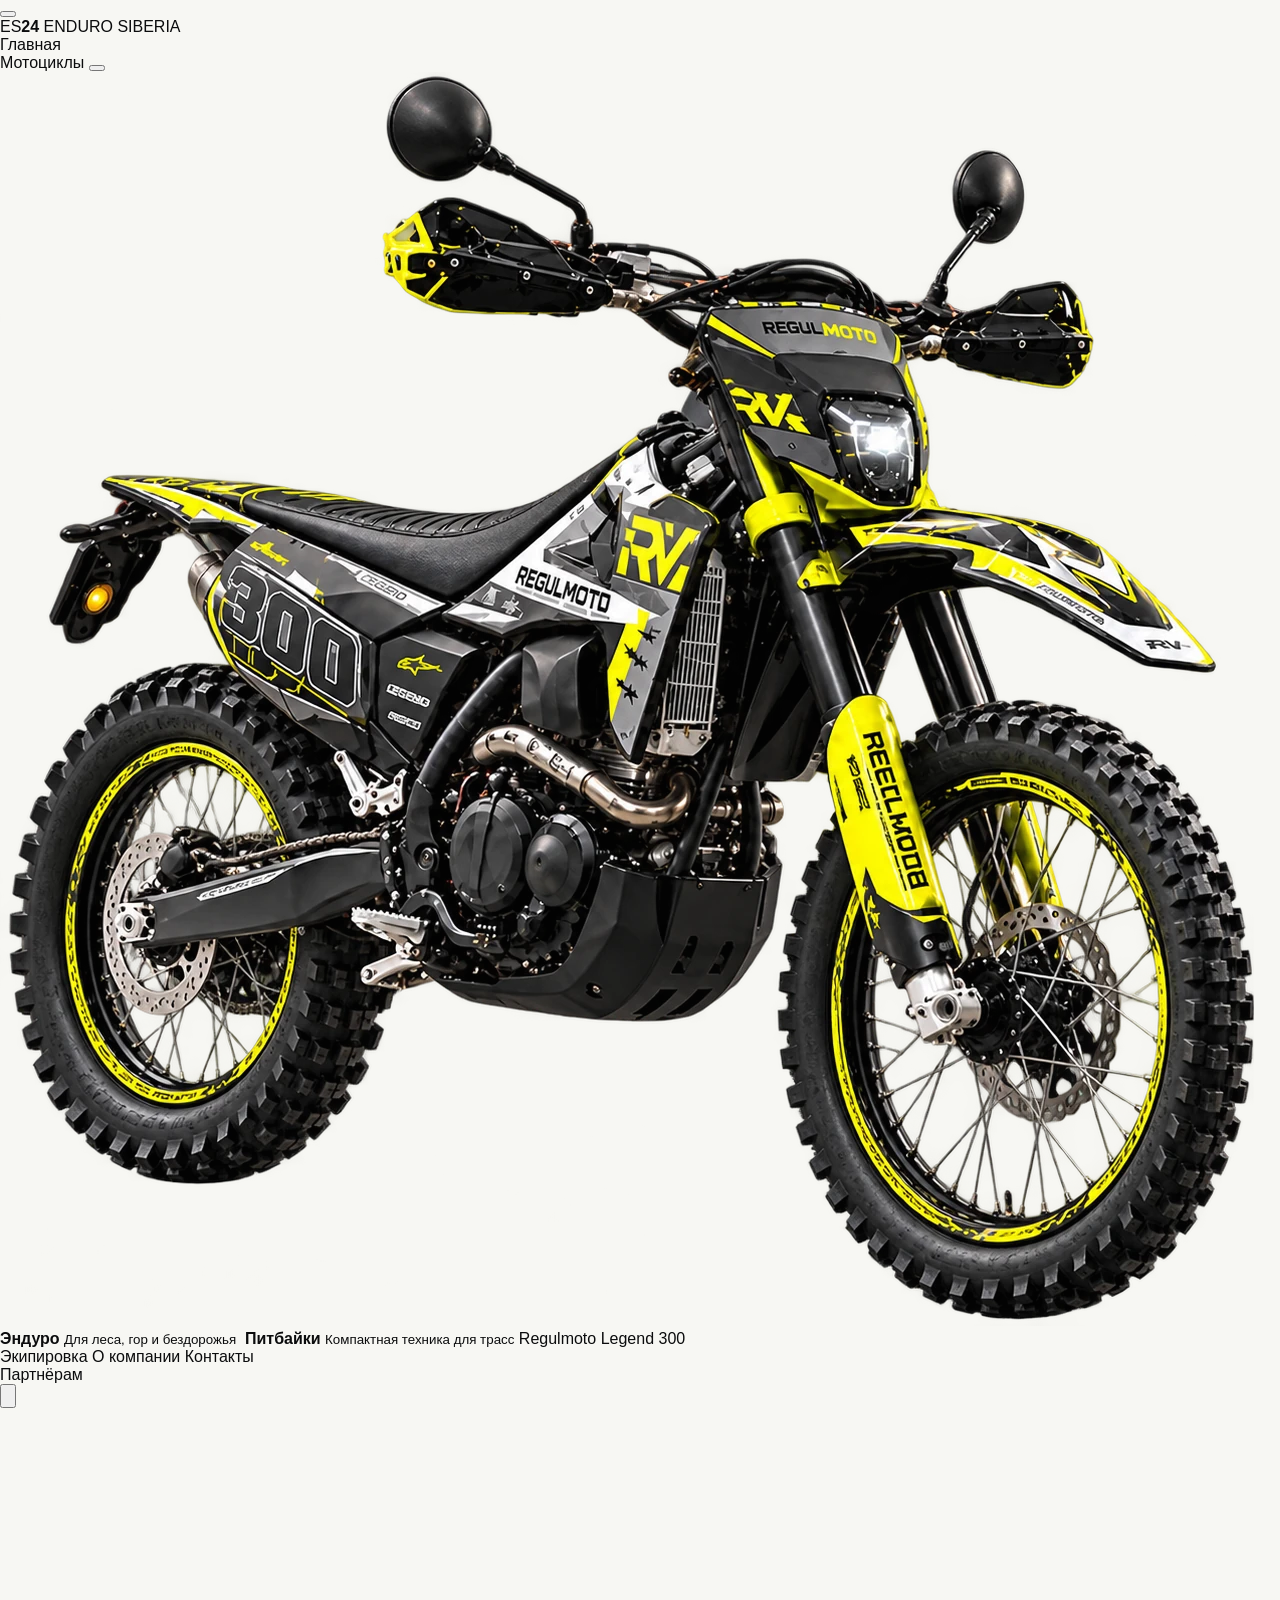
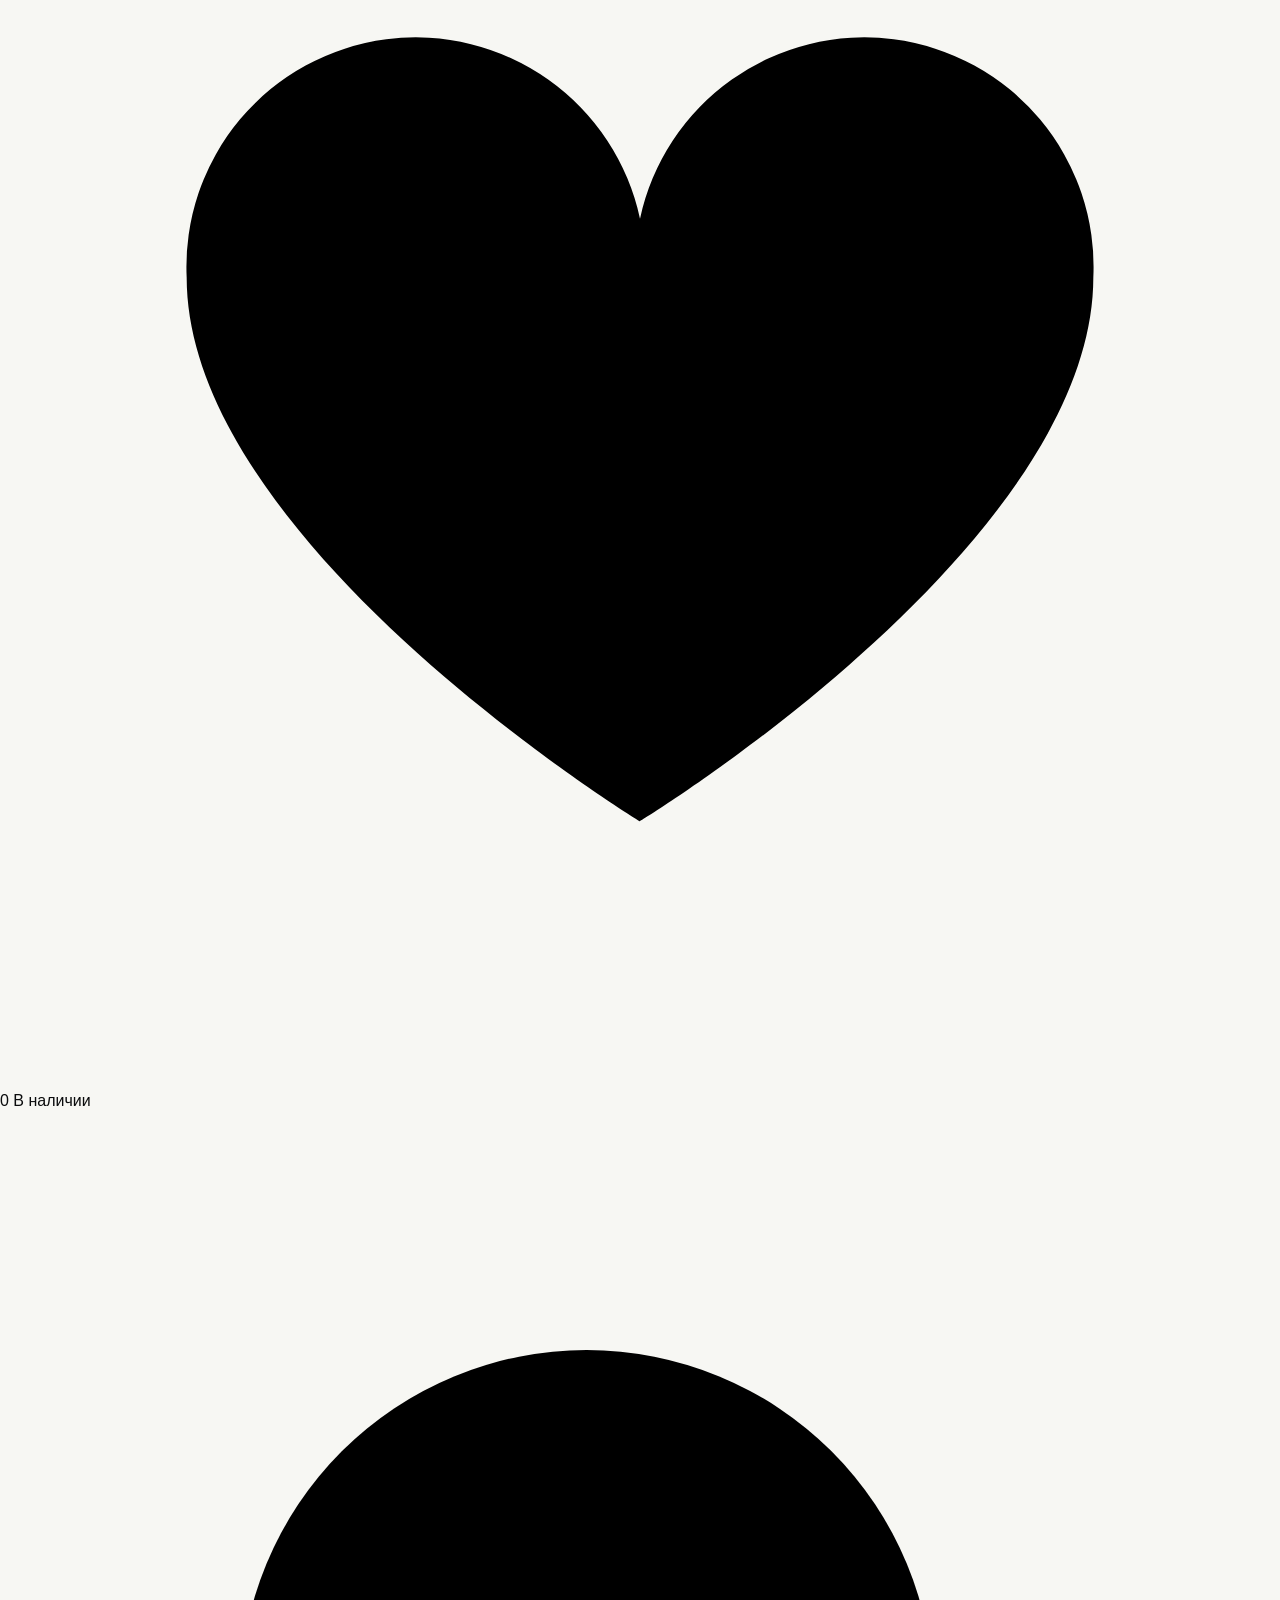
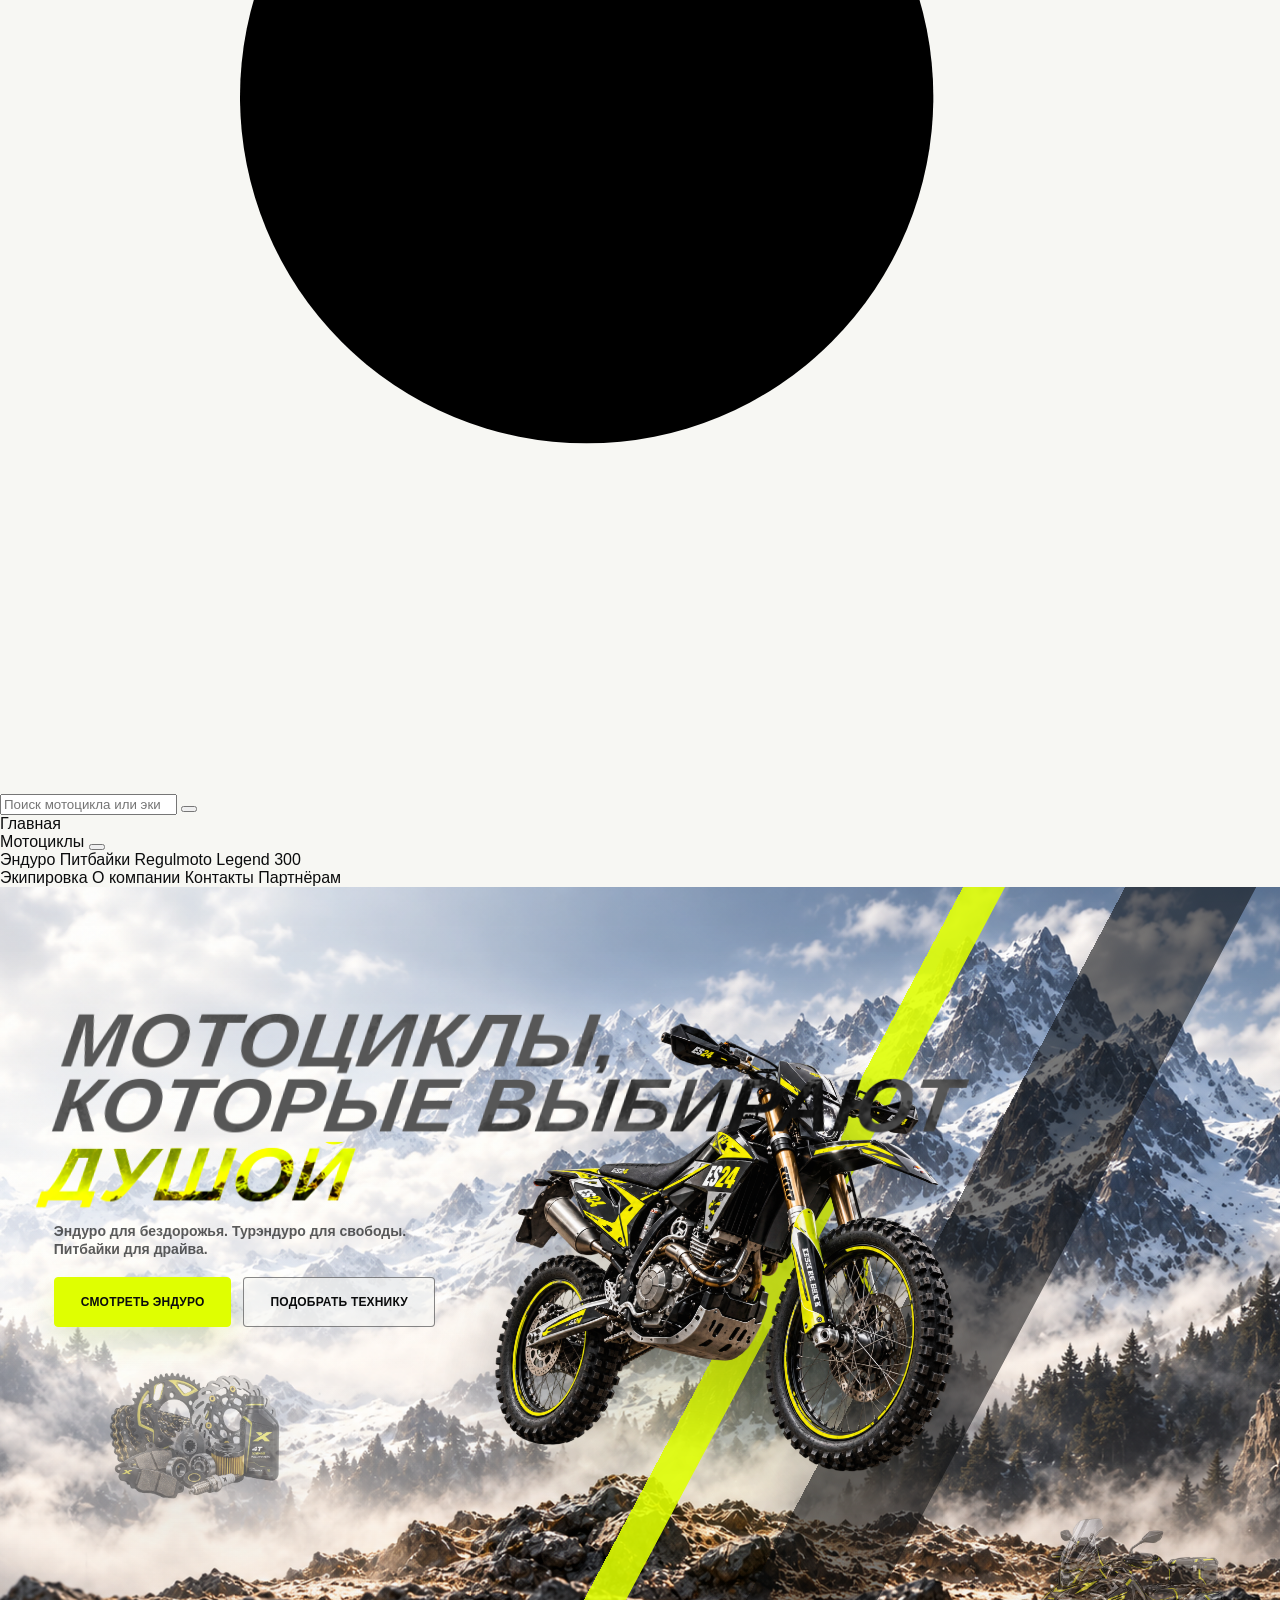
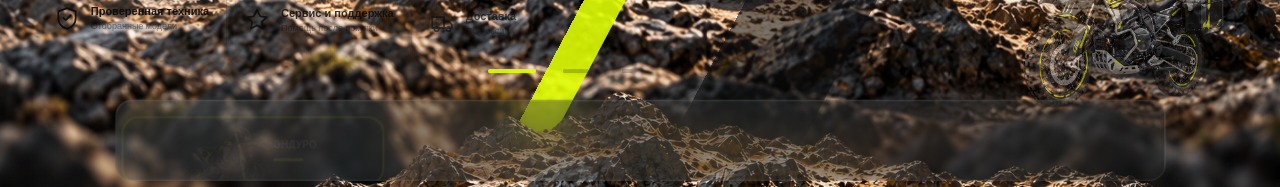
==== commit 42991114: "главная страница + адаптив" ====
--- a/index.html
+++ b/index.html
@@ -10,469 +10,235 @@
       as="fetch"
       crossorigin="anonymous"
     />
-    <link rel="stylesheet" href="site/css/main.min.css?v=smoke-visible-1" />
-    <link rel="stylesheet" href="site/css/header.css?v=header-glass-1" />
-    <link rel="stylesheet" href="site/css/hero-motion.css?v=hero-motion-1" />
-    <link rel="stylesheet" href="site/css/hero-mobile.css?v=hero-mobile-1" />
-    <title>Enduro Siberia 24 — Regulmoto Legend 300</title>
+    <link rel="preload" href="site/img/home-hero.png" as="image" />
+    <link rel="preload" href="site/img/stones4.png" as="image" />
+    <link rel="preload" href="site/img/mot2.webp" as="image" />
+    <link rel="stylesheet" href="site/css/header.css" />
+    <link rel="stylesheet" href="site/css/home.css" />
+    <title>Enduro Siberia 24 — мотоциклы, экипировка и расходники</title>
   </head>
-
-  <body>
+  <body class="home-page">
     <div class="site-header-slot" data-component="header"></div>
 
-    <main class="page">
-      <section class="hero">
-        <!-- прогрессия -->
-        <div class="hero-rail" aria-hidden="true">
-          <ol class="hero-rail__pages">
-            <li class="hero-rail__page hero-rail__page--active">01</li>
-            <li class="hero-rail__page">02</li>
-            <li class="hero-rail__page">03</li>
-          </ol>
-
-          <div class="hero-rail__labels">
-            <span>ЛЕС</span>
-            <span>ГОРЫ</span>
-            <span>ГРЯЗЬ</span>
-            <span>СВОБОДА</span>
-          </div>
-        </div>
-
-        <!-- справа манифест -->
-
-        <div class="hero-manifest" aria-hidden="true">
-          <div class="hero-manifest__text">
-            <span>ЭНДУРО</span>
-            <span>БОЛЬШЕ</span>
-            <span>ЧЕМ ДОРОГА</span>
-          </div>
-        </div>
-
-        <!-- контент -->
-
-        <div class="hero-content">
-          <h1 class="hero-content__title">
-            <span class="hero-brand">REGULMOTO</span>
-
-            <span class="hero-model">
-              <span class="hero-model__name">LEGEND</span>
-              <span class="hero-model__detail">300</span>
-            </span>
-          </h1>
-
-          <p class="hero-slogan">
-            СОЗДАН<br />
-            ДЛЯ БЕЗДОРОЖЬЯ.<br />
-            РОЖДЕН<br />
-            ДЛЯ СВОБОДЫ.
-          </p>
-
-          <div class="hero-content__actions">
-            <button class="primary" type="button">
-              <span>УТОЧНИТЬ НАЛИЧИЕ</span>
-              <svg viewBox="0 0 24 18" aria-hidden="true">
-                <path
-                  d="M2 8h15.5l-4.5-4.5L14.5 2 22 9l-7.5 7-1.5-1.5 4.5-4.5H2V8Z"
-                />
-              </svg>
-            </button>
-
-            <button class="podobrat" type="button">
-              <span>ПОДОБРАТЬ КОМПЛЕКТАЦИЮ</span>
-            </button>
-          </div>
-
-          <div class="hero-adventages" aria-label="Характеристики мотоцикла">
-            <div class="hero-adventages__block">
-              <svg
-                class="hero-adventages__icon"
-                viewBox="0 0 48 48"
-                aria-hidden="true"
-              >
-                <path d="M11 17h25l4 6v12H8V23l3-6Z" />
-                <path
-                  d="M16 17v-5h6v5M27 17v-5h6v5M14 35v4M34 35v4M8 25H4M44 25h-4"
-                />
-              </svg>
-
-              <p class="hero-adventages__block-text">
-                <strong>300 <small>cc</small></strong>
-                <span>ОБЪЕМ ДВИГАТЕЛЯ</span>
-              </p>
-            </div>
-
-            <div class="hero-adventages__block">
-              <svg
-                class="hero-adventages__icon"
-                viewBox="0 0 48 48"
-                aria-hidden="true"
-              >
-                <path d="M29 4 13 28h12l-6 16 16-24H23L29 4Z" />
-              </svg>
-
-              <p class="hero-adventages__block-text">
-                <strong>28 <small>hp</small></strong>
-                <span>МОЩНОСТЬ</span>
-              </p>
-            </div>
-
-            <div class="hero-adventages__block">
-              <svg
-                class="hero-adventages__icon"
-                viewBox="0 0 48 48"
-                aria-hidden="true"
-              >
-                <circle cx="24" cy="24" r="15" />
-                <circle cx="24" cy="24" r="5" />
-                <path
-                  d="M24 9v10m0 10v10M9 24h10m10 0h10M14 14l7 7m6 6 7 7m0-20-7 7m-6 6-7 7"
-                />
-              </svg>
-
-              <p class="hero-adventages__block-text">
-                <strong>21 / 18</strong>
-                <span>КОЛЕСА<br />ДЛЯ БЕЗДОРОЖЬЯ</span>
-              </p>
-            </div>
-
-            <div class="hero-adventages__block">
-              <svg
-                class="hero-adventages__icon"
-                viewBox="0 0 48 48"
-                aria-hidden="true"
-              >
-                <path d="M13 7h18l5 5v29H13V7Z" />
-                <path d="M31 7v7h7M18 22h13M18 28h13M18 34h8" />
-              </svg>
-
-              <p class="hero-adventages__block-text">
-                <strong>ПТС</strong>
-                <span>В НАЛИЧИИ</span>
-              </p>
-            </div>
-          </div>
-
-          <div class="hero-obzor">
-            <a class="hero-obzor__button" href="#">
-              <span class="hero-obzor__icon">
-                <svg viewBox="0 0 14 16" aria-hidden="true">
-                  <path d="M13 8L1 15V1L13 8Z" />
-                </svg>
-              </span>
-
-              <span class="hero-obzor__button-text">
-                СМОТРЕТЬ
-                <span>ОБЗОР</span>
-              </span>
-            </a>
-
-            <div class="hero-obzor__gallery" aria-hidden="true">
-              <span class="hero-obzor__image hero-obzor__image--front">
-                <img src="site/img/mot.webp" alt="" />
-              </span>
-
-              <span class="hero-obzor__image hero-obzor__image--middle">
-                <img src="site/img/mot.webp" alt="" />
-              </span>
-
-              <span class="hero-obzor__image hero-obzor__image--rear">
-                <img src="site/img/mot.webp" alt="" />
-              </span>
-            </div>
-
-            <p class="hero-obzor__caption">
-              РЕАЛЬНЫЕ УСЛОВИЯ
-              <span>РЕАЛЬНЫЕ ЭМОЦИИ</span>
-            </p>
-          </div>
-
-          <div class="hero-mobile-benefits" aria-label="Преимущества мотоцикла">
-            <div class="hero-mobile-benefits__item">
-              <svg viewBox="0 0 48 48" aria-hidden="true">
-                <path d="M5 34 15 23l7 7 10-13 11 17" />
-                <path d="M4 39h40" />
-              </svg>
-              <span>ДЛЯ ЛЮБЫХ<br />МАРШРУТОВ</span>
-            </div>
-
-            <div class="hero-mobile-benefits__item">
-              <svg viewBox="0 0 48 48" aria-hidden="true">
-                <path
-                  d="M24 6 38 12v10c0 10-6 16-14 20C16 38 10 32 10 22V12L24 6Z"
-                />
-                <path d="m18 23 4 4 8-9" />
-              </svg>
-              <span>НАДЁЖНАЯ<br />КОНСТРУКЦИЯ</span>
-            </div>
-
-            <div class="hero-mobile-benefits__item">
-              <svg viewBox="0 0 48 48" aria-hidden="true">
-                <circle cx="24" cy="24" r="10" />
-                <path
-                  d="M24 5v7M24 36v7M5 24h7M36 24h7M10.5 10.5l5 5M32.5 32.5l5 5M37.5 10.5l-5 5M15.5 32.5l-5 5"
-                />
-              </svg>
-              <span>ПРОВЕРЕН<br />В РЕАЛЬНЫХ УСЛОВИЯХ</span>
-            </div>
-          </div>
-        </div>
-
-        <!-- дым позади мотоцикла -->
-        <div class="hero-bike-smoke" aria-hidden="true">
-          <span class="hero-bike-smoke__puff hero-bike-smoke__puff--1"></span>
-          <span class="hero-bike-smoke__puff hero-bike-smoke__puff--2"></span>
-          <span class="hero-bike-smoke__puff hero-bike-smoke__puff--3"></span>
-          <span class="hero-bike-smoke__puff hero-bike-smoke__puff--4"></span>
-          <span class="hero-bike-smoke__puff hero-bike-smoke__puff--5"></span>
-          <span class="hero-bike-smoke__puff hero-bike-smoke__puff--6"></span>
-          <span class="hero-bike-smoke__puff hero-bike-smoke__puff--7"></span>
-          <span class="hero-bike-smoke__puff hero-bike-smoke__puff--8"></span>
-        </div>
-
-        <!-- камни -->
-        <div class="hero-rocks" aria-hidden="true">
-          <img
-            class="hero-rocks__image"
-            src="site/img/stonesIbike.webp"
-            alt=""
-          />
-        </div>
-
-        <!-- мотоцикл -->
-        <div class="hero-bike" aria-hidden="true">
-          <img class="hero-bike__image" src="site/img/mot.webp" alt="" />
-        </div>
-
-        <div class="hero-backdrop" aria-hidden="true">
-          <div class="hero-backdrop__mountains"></div>
-
-          <div class="hero-backdrop__right">
-            <div class="hero-backdrop__slash hero-backdrop__slash--black"></div>
-            <div class="hero-backdrop__slash hero-backdrop__slash--acid"></div>
-            <!-- <div class="hero-backdrop__slash hero-backdrop__slash--white"></div> -->
-
-            <div class="hero-backdrop__mountain-panel"></div>
-
-            <div class="hero-backdrop__rider-panel">
-              <img
-                class="hero-backdrop__rider-image"
-                src="site/img/rider.webp"
-                alt=""
-              />
-            </div>
-
-            <div class="hero-backdrop__lower-cut"></div>
-
-            <div class="hero-backdrop__lower-info">
-              <p class="hero-backdrop__lower-model">
-                <span>REGULMOTO</span>
-                <span><strong>LEGEND </strong>300</span>
-              </p>
-
-              <p class="hero-backdrop__lower-copy">
-                НЕ ДЛЯ ТОГО,<br />
-                ЧТОБЫ СТОЯТЬ.
-              </p>
-            </div>
-          </div>
-        </div>
-      </section>
-
-      <section class="second" id="second">
-        <div class="second__mountains" aria-hidden="true"></div>
-
-        <div class="second__decor second__decor--acid" aria-hidden="true"></div>
-        <div class="second__decor second__decor--dark" aria-hidden="true"></div>
+    <main>
+      <section class="home-hero" id="homeHero" data-home-hero>
+        <div class="home-hero__background" aria-hidden="true"></div>
         <div
-          class="second__decor second__decor--light"
+          class="home-hero__slash home-hero__slash--acid"
           aria-hidden="true"
         ></div>
-
-        <div class="second__ground" aria-hidden="true">
+        <div
+          class="home-hero__slash home-hero__slash--dark"
+          aria-hidden="true"
+        ></div>
+        <div
+          class="home-hero__slash home-hero__slash--light"
+          aria-hidden="true"
+        ></div>
+
+        <div class="home-hero__ground" aria-hidden="true">
           <img src="site/img/stones4.png" alt="" />
         </div>
 
-        <div class="second__corner" aria-hidden="true"></div>
-
-        <div class="second__inner">
-          <div class="second__intro">
-            <h2 class="second__title">
-              <span>ПРОДУМАН</span>
-              <span>В КАЖДОЙ</span>
-              <span class="second__title-accent">ДЕТАЛИ</span>
-            </h2>
-          </div>
-
-          <div class="second__stage">
-            <div class="second__bike-box">
-              <img
-                class="second__bike"
-                src="site/img/mot2.png"
-                alt="Regulmoto Legend 300"
+        <div class="home-hero__manifest" aria-hidden="true">
+          <span>СИБИРЬ</span><span>БОЛЬШЕ</span><span>ЧЕМ ДОРОГА</span>
+        </div>
+
+        <button
+          class="home-hero__arrow home-hero__arrow--prev"
+          type="button"
+          aria-label="Предыдущая категория"
+          data-home-prev
+        >
+          <span></span>
+        </button>
+        <button
+          class="home-hero__arrow home-hero__arrow--next"
+          type="button"
+          aria-label="Следующая категория"
+          data-home-next
+        >
+          <span></span>
+        </button>
+
+        <div class="home-hero__content">
+          <h1 class="home-hero__title" aria-live="polite">
+            <span data-home-title-1>МОТОЦИКЛЫ,</span>
+            <span data-home-title-2>КОТОРЫЕ ВЫБИРАЮТ</span>
+            <strong data-home-title-3>ДУШОЙ</strong>
+          </h1>
+
+          <p class="home-hero__copy" data-home-copy>
+            Эндуро для бездорожья. Турэндуро для свободы.<br />Питбайки для
+            драйва.
+          </p>
+
+          <div class="home-hero__actions">
+            <a
+              class="home-hero__button home-hero__button--primary"
+              href="legend-300.html"
+              data-home-primary
+              >СМОТРЕТЬ ЭНДУРО</a
+            >
+            <button
+              class="home-hero__button home-hero__button--secondary"
+              type="button"
+              data-home-picker
+            >
+              ПОДОБРАТЬ ТЕХНИКУ
+            </button>
+          </div>
+        </div>
+
+        <div class="home-hero__scene" aria-label="Категории Enduro Siberia 24">
+          <a
+            class="home-hero__item is-main"
+            href="legend-300.html"
+            data-home-item="0"
+            data-home-link
+            aria-label="Открыть страницу модели Enduro"
+          >
+            <img src="site/img/enduroHome.png" alt="Enduro" />
+          </a>
+          <a
+            class="home-hero__item is-next"
+            href="legend-300.html"
+            data-home-item="1"
+            data-home-link
+            aria-label="Открыть демонстрационную страницу Tour Enduro"
+          >
+            <img src="site/img/tourenduroHome.png" alt="Tour Enduro" />
+          </a>
+          <a
+            class="home-hero__item is-hidden"
+            href="legend-300.html"
+            data-home-item="2"
+            data-home-link
+            aria-label="Открыть демонстрационную страницу Pitbike"
+          >
+            <img src="site/img/pibikeHome.png" alt="Pitbike" />
+          </a>
+          <a
+            class="home-hero__item home-hero__item--rider is-hidden"
+            href="#equipment"
+            data-home-item="3"
+            data-home-link
+            aria-label="Перейти к экипировке"
+          >
+            <img src="site/img/team.png" alt="Экипировка для эндуро" />
+          </a>
+          <a
+            class="home-hero__item home-hero__item--parts is-prev"
+            href="#consumables"
+            data-home-item="4"
+            data-home-link
+            aria-label="Перейти к расходникам"
+          >
+            <img src="site/img/rashod.png" alt="Экипировка для эндуро" />
+          </a>
+        </div>
+
+        <div class="home-hero__benefits" aria-label="Преимущества">
+          <div class="home-hero__benefit">
+            <svg viewBox="0 0 24 24" aria-hidden="true">
+              <path d="M12 3 20 6v6c0 5-3.3 8.7-8 10-4.7-1.3-8-5-8-10V6l8-3Z" />
+              <path d="m8.8 12 2.1 2.1 4.5-4.7" />
+            </svg>
+            <span
+              ><strong>Проверенная техника</strong
+              ><small>Отобранные модели</small></span
+            >
+          </div>
+          <div class="home-hero__benefit">
+            <svg viewBox="0 0 24 24" aria-hidden="true">
+              <path
+                d="M12 3 15 9l6 .8-4.5 4.3 1.1 6.1L12 17.3l-5.6 2.9 1.1-6.1L3 9.8 9 9l3-6Z"
               />
-
-              <button
-                class="second__point second__point--engine is-active"
-                type="button"
-                data-second-target="engine"
-                aria-label="Двигатель"
-                aria-pressed="true"
-              >
-                <span></span>
-              </button>
-
-              <button
-                class="second__point second__point--suspension"
-                type="button"
-                data-second-target="suspension"
-                aria-label="Подвеска"
-                aria-pressed="false"
-              >
-                <span></span>
-              </button>
-
-              <button
-                class="second__point second__point--wheels"
-                type="button"
-                data-second-target="wheels"
-                aria-label="Колёса"
-                aria-pressed="false"
-              >
-                <span></span>
-              </button>
-
-              <button
-                class="second__point second__point--frame"
-                type="button"
-                data-second-target="frame"
-                aria-label="Рама"
-                aria-pressed="false"
-              >
-                <span></span>
-              </button>
-            </div>
-
-            <!-- <div class="second__cards">
-              <article
-                class="second__card second__card--engine is-active"
-                data-second-card="engine"
-              >
-                <div class="second__card-image second__card-image--engine">
-                  <img src="site/img/mot.webp" alt="" />
-                </div>
-
-                <div class="second__card-body">
-                  <h3>ДВИГАТЕЛЬ 300 <small>cc</small></h3>
-                  <p>
-                    Одноцилиндровый 4-тактный мотор. Мощная тяга на низах,
-                    уверенный разгон и запас ресурса для сложного бездорожья.
-                  </p>
-                </div>
-              </article>
-
-              <article
-                class="second__card second__card--suspension"
-                data-second-card="suspension"
-              >
-                <div class="second__card-image second__card-image--suspension">
-                  <img src="site/img/mot.webp" alt="" />
-                </div>
-
-                <div class="second__card-body">
-                  <h3>ПОДВЕСКА</h3>
-                  <p>
-                    Инвертированная вилка уверенно отрабатывает камни, колеи,
-                    неровности и резкие изменения рельефа.
-                  </p>
-                </div>
-              </article>
-
-              <article
-                class="second__card second__card--wheels"
-                data-second-card="wheels"
-              >
-                <div class="second__card-image second__card-image--wheels">
-                  <img src="site/img/mot.webp" alt="" />
-                </div>
-
-                <div class="second__card-body">
-                  <h3>КОЛЁСА 21 / 18</h3>
-                  <p>
-                    Эндуро-схема 21/18 с внедорожной резиной для уверенного
-                    сцепления на грунте, камнях и рыхлом покрытии.
-                  </p>
-                </div>
-              </article>
-
-              <article
-                class="second__card second__card--frame"
-                data-second-card="frame"
-              >
-                <div class="second__card-image second__card-image--frame">
-                  <img src="site/img/mot.webp" alt="" />
-                </div>
-
-                <div class="second__card-body">
-                  <h3>РАМА</h3>
-                  <p>
-                    Жёсткая геометрия и конструкция, рассчитанная на нагрузки
-                    эндуро и активную езду по пересечённой местности.
-                  </p>
-                </div>
-              </article>
-         </div> -->
-
-            <div class="second__thumbs-bar">
-  <div class="second__thumbs" aria-label="Детали мотоцикла">
-    <button
-      class="second__thumb is-active"
-      type="button"
-      data-second-target="engine"
-      aria-pressed="true"
-    >
-      <img src="site/img/mot.webp" alt="" />
-      <span>ДВИГАТЕЛЬ</span>
-    </button>
-
-    <button
-      class="second__thumb"
-      type="button"
-      data-second-target="suspension"
-      aria-pressed="false"
-    >
-      <img src="site/img/mot.webp" alt="" />
-      <span>ПОДВЕСКА</span>
-    </button>
-
-    <button
-      class="second__thumb"
-      type="button"
-      data-second-target="wheels"
-      aria-pressed="false"
-    >
-      <img src="site/img/mot.webp" alt="" />
-      <span>КОЛЁСА</span>
-    </button>
-
-    <button
-      class="second__thumb"
-      type="button"
-      data-second-target="frame"
-      aria-pressed="false"
-    >
-      <img src="site/img/mot.webp" alt="" />
-      <span>РАМА</span>
-    </button>
-  </div>
-</div>
-          </div>
-        </div>
+            </svg>
+            <span
+              ><strong>Сервис и поддержка</strong
+              ><small>Помощь после покупки</small></span
+            >
+          </div>
+          <div class="home-hero__benefit">
+            <svg viewBox="0 0 24 24" aria-hidden="true">
+              <path d="M3 7h11v10H3V7Z" />
+              <path d="M14 11h4l3 3v3h-7v-6Z" />
+              <path d="M7 20a2 2 0 1 0 0-4 2 2 0 0 0 0 4Z" />
+              <path d="M18 20a2 2 0 1 0 0-4 2 2 0 0 0 0 4Z" />
+            </svg>
+            <span><strong>Доставка</strong><small>По России</small></span>
+          </div>
+        </div>
+
+        <div class="home-hero__progress" aria-hidden="true" data-home-progress>
+          <span class="is-active"></span><span></span><span></span><span></span
+          ><span></span>
+        </div>
+
+        <nav class="home-hero__tabs" id="categories" aria-label="Категории">
+          <button
+            class="home-hero__tab is-active"
+            type="button"
+            data-home-tab="0"
+            id="enduro"
+          >
+            <span class="home-hero__tab-media"
+              ><img src="site/img/enduroHome.png" alt=""
+            /></span>
+            <strong>ЭНДУРО</strong>
+          </button>
+          <button
+            class="home-hero__tab"
+            type="button"
+            data-home-tab="1"
+            id="tour-enduro"
+          >
+            <span class="home-hero__tab-media"
+              ><img src="site/img/tourenduroHome.png" alt=""
+            /></span>
+            <strong>ТУРЭНДУРО</strong>
+          </button>
+          <button
+            class="home-hero__tab"
+            type="button"
+            data-home-tab="2"
+            id="pitbikes"
+          >
+            <span class="home-hero__tab-media"
+              ><img src="site/img/pibikeHome.png" alt=""
+            /></span>
+            <strong>ПИТБАЙКИ</strong>
+          </button>
+          <button
+            class="home-hero__tab"
+            type="button"
+            data-home-tab="3"
+            id="equipment"
+          >
+            <span class="home-hero__tab-media home-hero__tab-media--rider"
+              ><img src="site/img/shlem.webp" alt=""
+            /></span>
+            <strong>ЭКИПИРОВКА</strong>
+          </button>
+          <button
+            class="home-hero__tab"
+            type="button"
+            data-home-tab="4"
+            id="consumables"
+          >
+            <span class="home-hero__tab-media">
+              <img src="site/img/rashod.png" alt="" />
+            </span>
+            <strong>РАСХОДНИКИ</strong>
+          </button>
+        </nav>
       </section>
     </main>
 
     <script src="https://cdn.jsdelivr.net/npm/gsap@3/dist/gsap.min.js"></script>
     <script src="site/js/main.js"></script>
-    <script src="site/js/hero-intro.js?v=hero-motion-1"></script>
-    <script src="site/js/hero-smoke.js?v=hero-motion-1"></script>
+    <script src="site/js/home.js"></script>
+    <script src="site/js/home-intro.js"></script>
   </body>
 </html>
--- a/site/css/home.css
+++ b/site/css/home.css
@@ -0,0 +1,1416 @@
+* {
+  box-sizing: border-box;
+}
+
+html {
+  scroll-behavior: smooth;
+}
+
+body {
+  margin: 0;
+  background: #f7f7f3;
+  color: #0b0c0d;
+  font-family: Arial, Helvetica, sans-serif;
+}
+
+button,
+a {
+  font: inherit;
+}
+
+a {
+  color: inherit;
+  text-decoration: none;
+}
+
+.home-page {
+  overflow-x: hidden;
+}
+
+.home-hero--animating .home-hero__button,
+.home-hero--animating .home-hero__tab,
+.home-hero--animating .home-hero__arrow,
+.home-hero--animating .home-hero__item {
+  pointer-events: none;
+}
+
+.home-hero {
+  position: relative;
+  isolation: isolate;
+  width: 100%;
+  height: 100svh;
+  min-height: 720px;
+  overflow: hidden;
+  background: #f7f7f3;
+}
+
+.home-hero__background {
+  position: absolute;
+  inset: 0;
+  z-index: 0;
+  background: url("../img/home-hero.png") center 48%/cover no-repeat;
+  transform-origin: 50% 58%;
+  pointer-events: none;
+  will-change: transform;
+}
+
+.home-hero::before {
+  content: "";
+  position: absolute;
+  inset: 0;
+  z-index: 1;
+  pointer-events: none;
+  background: linear-gradient(180deg, rgba(247, 247, 243, 0.08) 0%, rgba(247, 247, 243, 0) 58%, rgba(11, 12, 13, 0.06) 100%), radial-gradient(circle at 57% 54%, rgba(223, 255, 0, 0.09), transparent 26%);
+}
+
+.home-hero::after {
+  content: "";
+  position: absolute;
+  left: 0;
+  right: 0;
+  bottom: 0;
+  z-index: 2;
+  height: 18%;
+  pointer-events: none;
+  background: linear-gradient(180deg, rgba(11, 12, 13, 0), rgba(11, 12, 13, 0.14));
+}
+
+.home-hero__slash {
+  position: absolute;
+  top: -14%;
+  height: 128%;
+  z-index: 3;
+  overflow: hidden;
+  transform: skewX(-28deg);
+  transform-origin: center;
+  pointer-events: none;
+}
+
+.home-hero__slash--acid {
+  left: 80.5%;
+  width: 3.3%;
+  background: linear-gradient(rgba(223, 255, 0, 0.88), rgba(223, 255, 0, 0.88));
+  background-blend-mode: multiply;
+}
+
+.home-hero__slash--dark {
+  left: 69.2%;
+  width: 10.2%;
+  background: linear-gradient(rgba(11, 12, 13, 0.55), rgba(11, 12, 13, 0.55));
+  background-blend-mode: multiply;
+}
+
+.home-hero__ground {
+  position: absolute;
+  left: 0;
+  right: 0;
+  bottom: -25%;
+  z-index: 6;
+  pointer-events: none;
+  transform-origin: 50% 100%;
+}
+
+.home-hero__ground img {
+  display: block;
+  width: 112%;
+  max-width: none;
+  height: auto;
+  margin-left: -6%;
+  filter: contrast(1.03) saturate(0.96);
+}
+
+.home-hero__manifest {
+  position: absolute;
+  top: 14.2%;
+  right: 4.8%;
+  z-index: 11;
+  display: grid;
+  gap: 6px;
+  padding-right: 24px;
+  color: rgba(11, 12, 13, 0.52);
+  font-size: 11px;
+  line-height: 1;
+  letter-spacing: 0.18em;
+  text-align: right;
+}
+
+.home-hero__manifest::before {
+  content: "";
+  position: absolute;
+  right: 0;
+  top: 0;
+  width: 1px;
+  height: 58px;
+  background: rgba(11, 12, 13, 0.24);
+}
+
+.home-hero__manifest::after {
+  content: "";
+  position: absolute;
+  right: 17px;
+  bottom: -16px;
+  width: 20px;
+  height: 3px;
+  background: #dfff00;
+}
+
+.home-hero__content {
+  position: absolute;
+  left: 4.9%;
+  top: 13.4%;
+  z-index: 12;
+  width: min(44vw, 780px);
+  transition: opacity 0.24s ease, transform 0.45s ease;
+}
+
+.home-hero.is-changing .home-hero__content {
+  opacity: 0.12;
+  transform: translateY(12px);
+}
+
+.home-hero__title {
+  display: flex;
+  flex-direction: column;
+  align-items: flex-start;
+  gap: 0;
+  margin: 0;
+  width: 100%;
+  font-family: Impact, Haettenschweiler, "Arial Narrow Bold", sans-serif;
+  font-size: clamp(64px, min(6.15vw, 11.2vh), 118px);
+  line-height: 0.86;
+  font-style: italic;
+  font-weight: 900;
+  letter-spacing: 0.01em;
+  text-transform: uppercase;
+  transform: skewX(-8deg) scaleX(1.035);
+  transform-origin: left center;
+}
+
+.home-hero__title span,
+.home-hero__title strong {
+  display: block;
+  width: fit-content;
+  margin-left: -22px;
+  padding: 0 22px;
+  white-space: nowrap;
+  color: transparent;
+  -webkit-text-fill-color: transparent;
+  background-repeat: no-repeat;
+  background-clip: text;
+  -webkit-background-clip: text;
+}
+
+.home-hero__title span {
+  background-image: url("../img/home-hero.png");
+  background-size: 1450px auto;
+  background-position: 28% 46%;
+  filter: grayscale(1) contrast(1.45) brightness(0.34);
+}
+
+.home-hero__title span:nth-of-type(2) {
+  background-position: 31% 52%;
+}
+
+.home-hero__title strong {
+  margin-top: 4px;
+  background-image: linear-gradient(rgba(223, 255, 0, 0.88), rgba(223, 255, 0, 0.88)), url("../img/home-hero.png");
+  background-size: auto, 1180px auto;
+  background-position: center, 38% 69%;
+  background-blend-mode: multiply;
+  filter: saturate(1.3) contrast(1.22) brightness(1.06);
+}
+
+.home-hero__copy {
+  max-width: 590px;
+  margin: clamp(14px, 1.8vh, 22px) 0 0;
+  color: rgba(11, 12, 13, 0.67);
+  font-size: clamp(14px, 1.05vw, 18px);
+  line-height: 1.28;
+  font-weight: 650;
+}
+
+.home-hero__actions {
+  display: flex;
+  align-items: center;
+  gap: 12px;
+  margin-top: clamp(16px, 2.1vh, 26px);
+}
+
+.home-hero__button {
+  min-height: 50px;
+  padding: 0 26px;
+  border: 1px solid rgba(11, 12, 13, 0.48);
+  border-radius: 4px;
+  display: inline-flex;
+  align-items: center;
+  justify-content: center;
+  background: rgba(247, 247, 243, 0.68);
+  color: #0b0c0d;
+  font-size: 12px;
+  line-height: 1;
+  font-weight: 900;
+  letter-spacing: 0.015em;
+  cursor: pointer;
+  transition: transform 0.4s cubic-bezier(0.22, 1, 0.36, 1), background 0.25s ease, border-color 0.25s ease, box-shadow 0.25s ease;
+}
+
+.home-hero__button:hover {
+  transform: translateY(-3px);
+}
+
+.home-hero__button--primary {
+  border-color: #dfff00;
+  background: #dfff00;
+  box-shadow: 0 16px 34px rgba(165, 190, 0, 0.18);
+}
+
+.home-hero__button--primary:hover {
+  background: #e5ff35;
+  box-shadow: 0 18px 40px rgba(165, 190, 0, 0.24);
+}
+
+.home-hero__button--secondary:hover {
+  background: rgba(255, 255, 255, 0.92);
+  border-color: #0b0c0d;
+}
+
+.home-hero__scene {
+  position: absolute;
+  inset: 0;
+  z-index: 7;
+  pointer-events: none;
+}
+
+.home-hero__item {
+  position: absolute;
+  z-index: 3;
+  display: block;
+  pointer-events: none;
+  transition: left 1.05s cubic-bezier(0.22, 1, 0.36, 1), right 1.05s cubic-bezier(0.22, 1, 0.36, 1), top 1.05s cubic-bezier(0.22, 1, 0.36, 1), bottom 1.05s cubic-bezier(0.22, 1, 0.36, 1), width 1.05s cubic-bezier(0.22, 1, 0.36, 1), opacity 0.55s ease, filter 0.8s ease, transform 1.05s cubic-bezier(0.22, 1, 0.36, 1);
+}
+
+.home-hero__item img {
+  display: block;
+  width: 100%;
+  max-width: none;
+  height: auto;
+  filter: drop-shadow(0 30px 38px rgba(11, 12, 13, 0.19));
+}
+
+.home-hero__item.is-main {
+  left: 37.5%;
+  top: 14.8%;
+  z-index: 7;
+  width: 35%;
+  opacity: 1;
+  filter: none;
+  transform: translate3d(0, 0, 0) scale(1);
+  pointer-events: auto;
+  cursor: pointer;
+}
+
+.home-hero__item.is-main:hover {
+  transform: translate3d(0, -6px, 0) scale(1.012);
+}
+
+.home-hero__item.is-prev {
+  left: 7.2%;
+  bottom: 8.2%;
+  z-index: 5;
+  width: min(18vw, 310px);
+  opacity: 0.5;
+  filter: grayscale(0.12) saturate(0.88) blur(0.15px);
+  transform: scale(0.84);
+}
+
+.home-hero__item.is-next {
+  right: 4.3%;
+  bottom: 8.5%;
+  z-index: 5;
+  width: min(18vw, 310px);
+  opacity: 0.55;
+  filter: grayscale(0.08) saturate(0.92) blur(0.15px);
+  transform: scale(0.86);
+}
+
+.home-hero__item.is-hidden {
+  left: 51%;
+  bottom: 22%;
+  width: min(14vw, 230px);
+  opacity: 0;
+  filter: blur(7px);
+  transform: translate(-50%, 22px) scale(0.68);
+}
+
+.home-hero__item--rider.is-main {
+  left: 44%;
+  top: 20%;
+  width: min(35vw, 75vh, 640px);
+}
+
+.home-hero__item--rider.is-prev,
+.home-hero__item--rider.is-next {
+  width: min(16vw, 260px);
+}
+
+.home-hero__item--parts {
+  height: 52vh;
+  min-height: 380px;
+}
+
+.home-hero__item--parts.is-main {
+  left: 43.5%;
+  top: 17%;
+  width: min(36vw, 640px);
+}
+
+.home-hero__item--parts.is-prev,
+.home-hero__item--parts.is-next {
+  width: min(16vw, 260px);
+  height: min(20vw, 260px);
+}
+
+.home-hero__parts-art {
+  position: relative;
+  display: block;
+  width: 100%;
+  height: 100%;
+  filter: drop-shadow(0 30px 36px rgba(11, 12, 13, 0.2));
+}
+
+.home-hero__tire {
+  position: absolute;
+  display: block;
+  border-radius: 50%;
+  border: clamp(22px, 2vw, 36px) solid #131517;
+  box-shadow: inset 0 0 0 6px #2b2e31, inset 0 0 0 14px #0b0c0d, 0 18px 24px rgba(11, 12, 13, 0.22);
+}
+
+.home-hero__tire::after {
+  content: "";
+  position: absolute;
+  inset: 24%;
+  border-radius: 50%;
+  border: 12px dashed #53575a;
+}
+
+.home-hero__tire--one {
+  width: 56%;
+  aspect-ratio: 1;
+  left: 2%;
+  bottom: 4%;
+  transform: rotate(-15deg);
+}
+
+.home-hero__tire--two {
+  width: 45%;
+  aspect-ratio: 1;
+  right: 1%;
+  top: 7%;
+  transform: rotate(14deg);
+}
+
+.home-hero__parts-art svg {
+  position: absolute;
+  left: 41%;
+  top: 26%;
+  width: 35%;
+  fill: #dfff00;
+  filter: drop-shadow(0 10px 16px rgba(101, 117, 0, 0.28));
+}
+
+.home-hero__benefits {
+  position: absolute;
+  left: 4.7%;
+  bottom: 15.8%;
+  z-index: 12;
+  display: flex;
+  align-items: center;
+  gap: 0;
+  color: #0b0c0d;
+}
+
+.home-hero__benefit {
+  min-width: 170px;
+  min-height: 48px;
+  padding: 0 22px;
+  border-left: 1px solid rgba(11, 12, 13, 0.14);
+  display: flex;
+  align-items: center;
+  gap: 11px;
+}
+
+.home-hero__benefit:first-child {
+  padding-left: 0;
+  border-left: 0;
+}
+
+.home-hero__benefit svg {
+  width: 26px;
+  height: 26px;
+  flex: 0 0 26px;
+  fill: none;
+  stroke: #0b0c0d;
+  stroke-width: 1.7;
+  stroke-linecap: round;
+  stroke-linejoin: round;
+}
+
+.home-hero__benefit > span {
+  display: grid;
+  gap: 4px;
+}
+
+.home-hero__benefit strong {
+  font-size: 11px;
+  line-height: 1.1;
+  font-weight: 900;
+}
+
+.home-hero__benefit small {
+  color: rgba(11, 12, 13, 0.48);
+  font-size: 9px;
+  line-height: 1.2;
+}
+
+.home-hero__progress {
+  position: absolute;
+  left: 50%;
+  bottom: 12.8%;
+  z-index: 13;
+  display: flex;
+  gap: 7px;
+  transform: translateX(-50%);
+}
+
+.home-hero__progress span {
+  width: 52px;
+  height: 4px;
+  border-radius: 999px;
+  background: rgba(11, 12, 13, 0.22);
+  transition: width 0.5s ease, background 0.35s ease;
+}
+
+.home-hero__progress span.is-active {
+  width: 68px;
+  background: #dfff00;
+}
+
+.home-hero__tabs {
+  position: absolute;
+  left: 50%;
+  bottom: 2.2%;
+  z-index: 14;
+  display: flex;
+  align-items: stretch;
+  gap: 3px;
+  width: min(72%, 1060px);
+  height: clamp(72px, 9vh, 86px);
+  padding: 5px;
+  overflow: hidden;
+  border: 1px solid rgba(255, 255, 255, 0.18);
+  border-radius: 16px;
+  background: linear-gradient(110deg, rgba(71, 79, 83, 0.72), rgba(27, 32, 34, 0.68));
+  box-shadow: inset 0 1px 0 rgba(255, 255, 255, 0.08), 0 14px 36px rgba(0, 0, 0, 0.16);
+  backdrop-filter: blur(22px) saturate(1.18);
+  -webkit-backdrop-filter: blur(22px) saturate(1.18);
+  transform: translateX(-50%);
+}
+
+.home-hero__tab {
+  position: relative;
+  flex: 1 1 0;
+  min-width: 0;
+  display: flex;
+  align-items: center;
+  justify-content: center;
+  gap: 12px;
+  padding: 5px 15px;
+  overflow: hidden;
+  border: 1px solid rgba(255, 255, 255, 0.1);
+  border-radius: 10px;
+  background: linear-gradient(180deg, rgba(255, 255, 255, 0.035), rgba(12, 14, 15, 0.18));
+  color: rgba(255, 255, 255, 0.94);
+  cursor: pointer;
+  transition: flex-grow 0.5s cubic-bezier(0.22, 1, 0.36, 1), background 0.35s ease, border-color 0.35s ease, border-radius 0.35s ease, box-shadow 0.35s ease;
+}
+
+.home-hero__tab:hover {
+  border-color: rgba(255, 255, 255, 0.2);
+  background: rgba(255, 255, 255, 0.055);
+}
+.home-hero__tab:hover .home-hero__tab-media img {
+  transform: scale(1.05);
+}
+
+.home-hero__tab.is-active {
+  z-index: 2;
+  flex-grow: 1.42;
+  border: 2px solid #dfff00;
+  border-radius: 17px;
+  background: linear-gradient(115deg, rgba(58, 63, 61, 0.76), rgba(24, 27, 28, 0.78));
+  box-shadow: inset 0 1px 0 rgba(255, 255, 255, 0.1), inset 0 0 22px rgba(223, 255, 0, 0.035), 0 8px 24px rgba(0, 0, 0, 0.18);
+}
+
+.home-hero__tab-media {
+  position: relative;
+  width: 76px;
+  height: 60px;
+  flex: 0 0 76px;
+  display: grid;
+  place-items: center;
+  overflow: visible;
+  transition: width 0.5s cubic-bezier(0.22, 1, 0.36, 1), flex-basis 0.5s cubic-bezier(0.22, 1, 0.36, 1);
+}
+
+.home-hero__tab.is-active .home-hero__tab-media {
+  width: 96px;
+  flex-basis: 96px;
+}
+
+.home-hero__tab-media img {
+  display: block;
+  width: 112%;
+  max-width: none;
+  height: 100%;
+  object-fit: contain;
+  filter: brightness(0.78) contrast(1.08) saturate(0.9);
+  transition: transform 0.5s cubic-bezier(0.22, 1, 0.36, 1), filter 0.35s ease;
+}
+
+.home-hero__tab.is-active .home-hero__tab-media img {
+  filter: brightness(1) contrast(1.04) saturate(1.08);
+  transform: scale(1.06);
+}
+
+.home-hero__tab-media--rider img {
+  width: 76%;
+  height: 100%;
+  object-fit: contain;
+  transform: translateY(5%);
+}
+
+.home-hero__tab strong {
+  position: relative;
+  z-index: 2;
+  display: inline-block;
+  padding-bottom: 12px;
+  font-size: clamp(10px, 0.72vw, 12px);
+  line-height: 1;
+  font-weight: 900;
+  letter-spacing: 0.015em;
+  white-space: nowrap;
+}
+
+.home-hero__tab strong::after {
+  content: "";
+  position: absolute;
+  left: 0;
+  bottom: 1px;
+  width: 30px;
+  height: 3px;
+  border-radius: 999px;
+  background: #dfff00;
+  opacity: 0;
+  transform: scaleX(0.45);
+  transform-origin: left center;
+  transition: opacity 0.28s ease, transform 0.36s cubic-bezier(0.22, 1, 0.36, 1);
+}
+
+.home-hero__tab.is-active strong::after {
+  opacity: 1;
+  transform: scaleX(1);
+}
+
+.home-hero__arrow {
+  position: absolute;
+  top: 50.5%;
+  z-index: 16;
+  width: 54px;
+  height: 54px;
+  padding: 0;
+  border: 1px solid rgba(255, 255, 255, 0.3);
+  border-radius: 50%;
+  background: rgba(20, 23, 24, 0.48);
+  backdrop-filter: blur(12px);
+  -webkit-backdrop-filter: blur(12px);
+  cursor: pointer;
+  transition: transform 0.35s ease, background 0.3s ease, border-color 0.3s ease;
+}
+
+.home-hero__arrow span {
+  position: absolute;
+  left: 50%;
+  top: 50%;
+  width: 13px;
+  height: 13px;
+  border-top: 2px solid #fff;
+  border-right: 2px solid #fff;
+}
+
+.home-hero__arrow:hover {
+  background: rgba(11, 12, 13, 0.7);
+  border-color: #dfff00;
+  transform: scale(1.04);
+}
+
+.home-hero__arrow--prev {
+  left: 1.8%;
+}
+
+.home-hero__arrow--prev span {
+  transform: translate(-38%, -50%) rotate(-135deg);
+}
+
+.home-hero__arrow--next {
+  right: 1.8%;
+}
+
+.home-hero__arrow--next span {
+  transform: translate(-62%, -50%) rotate(45deg);
+}
+
+@media (max-width: 1440px) and (min-width: 1181px) {
+  .home-hero__content {
+    left: 4.2%;
+    width: 43vw;
+  }
+  .home-hero__title {
+    font-size: clamp(58px, min(5.9vw, 10.6vh), 104px);
+  }
+  .home-hero__item.is-main {
+    left: 38.5%;
+    top: 15%;
+    width: 36%;
+  }
+  .home-hero__item.is-prev,
+  .home-hero__item.is-next {
+    width: min(16vw, 250px);
+  }
+  .home-hero__benefits {
+    left: 4.2%;
+    bottom: 16.2%;
+  }
+  .home-hero__benefit {
+    min-width: 152px;
+    padding: 0 17px;
+  }
+  .home-hero__tabs {
+    width: min(82%, 1060px);
+  }
+  .home-hero__tab {
+    gap: 9px;
+    padding-inline: 11px;
+  }
+  .home-hero__tab-media {
+    width: 64px;
+    flex-basis: 64px;
+  }
+  .home-hero__tab.is-active .home-hero__tab-media {
+    width: 76px;
+    flex-basis: 76px;
+  }
+}
+@media (max-width: 1180px) and (min-width: 901px) {
+  .home-hero {
+    min-height: 680px;
+  }
+  .home-hero__content {
+    left: 3.8%;
+    top: 14.5%;
+    width: 45vw;
+  }
+  .home-hero__title {
+    font-size: clamp(48px, min(6.25vw, 10vh), 78px);
+    line-height: 0.88;
+  }
+  .home-hero__copy {
+    max-width: 440px;
+    margin-top: 13px;
+    font-size: 13px;
+  }
+  .home-hero__actions {
+    gap: 8px;
+    margin-top: 15px;
+  }
+  .home-hero__button {
+    min-height: 46px;
+    padding: 0 18px;
+    font-size: 10px;
+  }
+  .home-hero__item.is-main {
+    left: 39%;
+    top: 16%;
+    width: 37%;
+  }
+  .home-hero__item.is-prev {
+    left: 5.2%;
+    bottom: 10.5%;
+    width: min(14vw, 190px);
+  }
+  .home-hero__item.is-next {
+    right: 3.5%;
+    bottom: 10.5%;
+    width: min(14vw, 190px);
+  }
+  .home-hero__item--rider.is-main {
+    left: 43%;
+    top: 21%;
+    width: min(34vw, 520px);
+  }
+  .home-hero__item--parts.is-main {
+    left: 42%;
+    top: 21%;
+    width: min(34vw, 520px);
+  }
+  .home-hero__ground {
+    bottom: -20%;
+  }
+  .home-hero__manifest {
+    top: 13.5%;
+    right: 2.8%;
+    font-size: 9px;
+  }
+  .home-hero__benefits {
+    left: 3.8%;
+    bottom: 16.8%;
+  }
+  .home-hero__benefit {
+    min-width: 132px;
+    min-height: 44px;
+    padding: 0 13px;
+    gap: 8px;
+  }
+  .home-hero__benefit svg {
+    width: 22px;
+    height: 22px;
+    flex-basis: 22px;
+  }
+  .home-hero__benefit strong {
+    font-size: 9px;
+  }
+  .home-hero__benefit small {
+    font-size: 8px;
+  }
+  .home-hero__progress {
+    bottom: 14.4%;
+  }
+  .home-hero__progress span {
+    width: 38px;
+  }
+  .home-hero__progress span.is-active {
+    width: 52px;
+  }
+  .home-hero__tabs {
+    width: 92%;
+    height: 76px;
+    bottom: 2%;
+  }
+  .home-hero__tab {
+    gap: 7px;
+    padding: 4px 8px;
+    border-radius: 9px;
+  }
+  .home-hero__tab.is-active {
+    flex-grow: 1.22;
+    border-radius: 14px;
+  }
+  .home-hero__tab-media {
+    width: 52px;
+    height: 52px;
+    flex-basis: 52px;
+  }
+  .home-hero__tab.is-active .home-hero__tab-media {
+    width: 62px;
+    flex-basis: 62px;
+  }
+  .home-hero__tab strong {
+    padding-bottom: 9px;
+    font-size: 9px;
+  }
+  .home-hero__tab strong::after {
+    width: 24px;
+    height: 2px;
+  }
+  .home-hero__arrow {
+    width: 46px;
+    height: 46px;
+  }
+  .home-hero__arrow--prev {
+    left: 1.2%;
+  }
+  .home-hero__arrow--next {
+    right: 1.2%;
+  }
+}
+@media (min-width: 901px) and (max-height: 780px) {
+  .home-hero {
+    min-height: 620px;
+  }
+  .home-hero__content {
+    top: 12.2%;
+  }
+  .home-hero__title {
+    font-size: clamp(48px, min(5.35vw, 9.4vh), 86px);
+  }
+  .home-hero__copy {
+    margin-top: 10px;
+    font-size: 13px;
+  }
+  .home-hero__actions {
+    margin-top: 12px;
+  }
+  .home-hero__button {
+    min-height: 44px;
+  }
+  .home-hero__item.is-main {
+    top: 13%;
+    width: 33.5%;
+  }
+  .home-hero__item--rider.is-main {
+    top: 17%;
+    width: min(31vw, 500px);
+  }
+  .home-hero__item--parts.is-main {
+    top: 18%;
+    width: min(31vw, 500px);
+  }
+  .home-hero__ground {
+    bottom: -31%;
+  }
+  .home-hero__benefits {
+    bottom: 17.3%;
+  }
+  .home-hero__progress {
+    bottom: 15.2%;
+  }
+  .home-hero__tabs {
+    height: 70px;
+    bottom: 1.8%;
+  }
+  .home-hero__tab-media {
+    height: 52px;
+  }
+}
+@media (max-width: 900px) {
+  body {
+    min-width: 320px;
+  }
+  .home-hero {
+    height: max(100svh, 860px);
+    min-height: 860px;
+    padding: 0;
+    overflow: hidden;
+    background: #f7f7f3;
+  }
+  .home-hero::before {
+    background: linear-gradient(180deg, rgba(247, 247, 243, 0.22) 0%, rgba(247, 247, 243, 0.06) 46%, rgba(11, 12, 13, 0.03) 70%, rgba(11, 12, 13, 0.2) 100%), radial-gradient(circle at 58% 52%, rgba(223, 255, 0, 0.08), transparent 28%);
+  }
+  .home-hero::after {
+    height: 28%;
+    background: linear-gradient(180deg, rgba(11, 12, 13, 0), rgba(11, 12, 13, 0.18));
+  }
+  .home-hero__background {
+    background: linear-gradient(180deg, rgba(247, 247, 243, 0.72) 0%, rgba(247, 247, 243, 0.26) 27%, rgba(247, 247, 243, 0.04) 58%), url("../img/home-hero.png") 58% 50%/cover no-repeat;
+    transform-origin: 58% 50%;
+  }
+  .home-hero__slash {
+    top: -8%;
+    height: 88%;
+  }
+  .home-hero__slash--acid {
+    left: 72.5%;
+    width: 6.8%;
+  }
+  .home-hero__slash--dark {
+    left: 78%;
+    width: 18%;
+  }
+  .home-hero__slash--light {
+    display: none;
+  }
+  .home-hero__ground {
+    bottom: 72px;
+    z-index: 6;
+  }
+  .home-hero__ground img {
+    width: 188%;
+    margin-left: -44%;
+  }
+  .home-hero__manifest {
+    top: 92px;
+    right: 16px;
+    padding-right: 16px;
+    font-size: 8px;
+    gap: 5px;
+  }
+  .home-hero__manifest::before {
+    height: 48px;
+  }
+  .home-hero__manifest::after {
+    right: 14px;
+    width: 16px;
+  }
+  .home-hero__content {
+    position: absolute;
+    left: 16px;
+    right: 16px;
+    top: 96px;
+    z-index: 12;
+    width: auto;
+    padding: 0;
+  }
+  .home-hero__title {
+    width: min(94%, 680px);
+    font-size: clamp(42px, 10.8vw, 72px);
+    line-height: 0.88;
+    transform: skewX(-7deg) scaleX(1.01);
+    transform-origin: left top;
+  }
+  .home-hero__title span,
+  .home-hero__title strong {
+    margin-left: -7px;
+    padding: 0 7px;
+    white-space: normal;
+  }
+  .home-hero__title span {
+    background-size: 920px auto;
+    background-position: 31% 44%;
+  }
+  .home-hero__title span:nth-of-type(2) {
+    background-position: 34% 51%;
+  }
+  .home-hero__title strong {
+    margin-top: 3px;
+    background-size: auto, 780px auto;
+    background-position: center, 39% 68%;
+  }
+  .home-hero__copy {
+    width: min(78vw, 390px);
+    max-width: none;
+    margin-top: 13px;
+    font-size: 13px;
+    line-height: 1.3;
+  }
+  .home-hero__copy br {
+    display: none;
+  }
+  .home-hero__actions {
+    width: min(100%, 430px);
+    gap: 8px;
+    margin-top: 14px;
+  }
+  .home-hero__button {
+    min-height: 46px;
+    padding: 0 17px;
+    font-size: 10px;
+  }
+  .home-hero__scene {
+    position: absolute;
+    inset: 0;
+    z-index: 7;
+    height: auto;
+    margin: 0;
+  }
+  .home-hero__item.is-main {
+    left: 50%;
+    top: clamp(350px, 43vh, 420px);
+    width: min(82vw, 560px);
+    transform: translateX(-50%);
+  }
+  .home-hero__item.is-main:hover {
+    transform: translateX(-50%);
+  }
+  .home-hero__item.is-prev,
+  .home-hero__item.is-next,
+  .home-hero__item.is-hidden {
+    opacity: 0;
+    pointer-events: none;
+  }
+  .home-hero__item--rider.is-main {
+    left: 50%;
+    top: clamp(340px, 42vh, 405px);
+    width: min(76vw, 500px);
+  }
+  .home-hero__item--parts.is-main {
+    left: 50%;
+    top: clamp(370px, 46vh, 445px);
+    width: min(84vw, 540px);
+    height: auto;
+    min-height: 0;
+  }
+  .home-hero__benefits {
+    display: none;
+  }
+  .home-hero__progress {
+    position: absolute;
+    left: 50%;
+    bottom: 112px;
+    z-index: 14;
+    justify-content: center;
+    margin: 0;
+    transform: translateX(-50%);
+  }
+  .home-hero__progress span {
+    width: 28px;
+    height: 3px;
+  }
+  .home-hero__progress span.is-active {
+    width: 42px;
+  }
+  .home-hero__tabs {
+    position: absolute;
+    left: 14px;
+    right: 14px;
+    bottom: calc(12px + env(safe-area-inset-bottom));
+    z-index: 14;
+    width: auto;
+    height: 84px;
+    margin: 0;
+    padding: 5px;
+    justify-content: flex-start;
+    overflow-x: auto;
+    overflow-y: hidden;
+    border-radius: 14px;
+    transform: none;
+    scroll-snap-type: x proximity;
+    overscroll-behavior-x: contain;
+    scrollbar-width: none;
+  }
+  .home-hero__tabs::-webkit-scrollbar {
+    display: none;
+  }
+  .home-hero__tab {
+    flex: 0 0 168px;
+    gap: 8px;
+    padding: 5px 10px;
+    border-radius: 10px;
+    scroll-snap-align: center;
+  }
+  .home-hero__tab.is-active {
+    flex: 0 0 184px;
+    border-radius: 14px;
+  }
+  .home-hero__tab-media {
+    width: 56px;
+    height: 56px;
+    flex-basis: 56px;
+  }
+  .home-hero__tab.is-active .home-hero__tab-media {
+    width: 66px;
+    flex-basis: 66px;
+  }
+  .home-hero__tab strong {
+    padding-bottom: 9px;
+    font-size: 9.5px;
+  }
+  .home-hero__tab strong::after {
+    width: 24px;
+    height: 2px;
+  }
+  .home-hero__arrow {
+    top: 56%;
+    bottom: auto;
+    width: 44px;
+    height: 44px;
+    z-index: 15;
+  }
+  .home-hero__arrow--prev {
+    left: 12px;
+  }
+  .home-hero__arrow--next {
+    right: 12px;
+  }
+}
+@media (max-width: 640px) {
+  .home-hero {
+    height: max(100svh, 830px);
+    min-height: 830px;
+  }
+  .home-hero__manifest {
+    display: none;
+  }
+  .home-hero__content {
+    left: 12px;
+    right: 12px;
+    top: 86px;
+  }
+  .home-hero__title {
+    width: 100%;
+    font-size: clamp(38px, 10.4vw, 58px);
+    line-height: 0.89;
+  }
+  .home-hero__copy {
+    width: min(92%, 350px);
+    margin-top: 11px;
+    font-size: 12px;
+  }
+  .home-hero__actions {
+    width: min(100%, 350px);
+    display: grid;
+    grid-template-columns: 1fr;
+    gap: 7px;
+    margin-top: 12px;
+  }
+  .home-hero__button {
+    width: 100%;
+    min-height: 43px;
+  }
+  .home-hero__item.is-main {
+    top: 344px;
+    width: min(88vw, 470px);
+  }
+  .home-hero__item--rider.is-main {
+    top: 342px;
+    width: min(88vw, 440px);
+  }
+  .home-hero__item--parts.is-main {
+    top: 370px;
+    width: min(92vw, 470px);
+  }
+  .home-hero__ground {
+    bottom: 67px;
+  }
+  .home-hero__ground img {
+    width: 218%;
+    margin-left: -59%;
+  }
+  .home-hero__progress {
+    bottom: 103px;
+  }
+  .home-hero__tabs {
+    left: 9px;
+    right: 9px;
+    bottom: calc(8px + env(safe-area-inset-bottom));
+    height: 78px;
+    padding: 4px;
+  }
+  .home-hero__tab {
+    flex-basis: 150px;
+    gap: 6px;
+    padding-inline: 8px;
+  }
+  .home-hero__tab.is-active {
+    flex-basis: 164px;
+  }
+  .home-hero__tab-media {
+    width: 50px;
+    height: 50px;
+    flex-basis: 50px;
+  }
+  .home-hero__tab.is-active .home-hero__tab-media {
+    width: 58px;
+    flex-basis: 58px;
+  }
+  .home-hero__tab strong {
+    font-size: 9px;
+  }
+  .home-hero__arrow {
+    top: 57%;
+    width: 40px;
+    height: 40px;
+  }
+  .home-hero__arrow span {
+    width: 11px;
+    height: 11px;
+  }
+}
+@media (max-width: 420px) {
+  .home-hero {
+    height: max(100svh, 800px);
+    min-height: 800px;
+  }
+  .home-hero__content {
+    top: 80px;
+    left: 10px;
+    right: 10px;
+  }
+  .home-hero__title {
+    font-size: clamp(35px, 10vw, 43px);
+    line-height: 0.9;
+  }
+  .home-hero__title span,
+  .home-hero__title strong {
+    margin-left: -5px;
+    padding-inline: 5px;
+  }
+  .home-hero__copy {
+    width: 96%;
+    font-size: 11.5px;
+  }
+  .home-hero__actions {
+    width: 100%;
+    max-width: 320px;
+  }
+  .home-hero__button {
+    min-height: 41px;
+    font-size: 9.5px;
+  }
+  .home-hero__item.is-main {
+    top: 332px;
+    width: 90vw;
+  }
+  .home-hero__item--rider.is-main {
+    top: 335px;
+    width: 94vw;
+  }
+  .home-hero__item--parts.is-main {
+    top: 365px;
+    width: 98vw;
+  }
+  .home-hero__ground {
+    bottom: 62px;
+  }
+  .home-hero__ground img {
+    width: 232%;
+    margin-left: -66%;
+  }
+  .home-hero__progress {
+    bottom: 96px;
+    gap: 5px;
+  }
+  .home-hero__progress span {
+    width: 24px;
+  }
+  .home-hero__progress span.is-active {
+    width: 36px;
+  }
+  .home-hero__tabs {
+    height: 74px;
+  }
+  .home-hero__tab {
+    flex-basis: 142px;
+    padding-inline: 7px;
+  }
+  .home-hero__tab.is-active {
+    flex-basis: 154px;
+  }
+  .home-hero__tab-media {
+    width: 46px;
+    height: 46px;
+    flex-basis: 46px;
+  }
+  .home-hero__tab.is-active .home-hero__tab-media {
+    width: 52px;
+    flex-basis: 52px;
+  }
+  .home-hero__tab strong {
+    font-size: 8.5px;
+    padding-bottom: 8px;
+  }
+  .home-hero__arrow {
+    top: 58%;
+    width: 38px;
+    height: 38px;
+  }
+}
+@media (max-width: 900px) and (orientation: landscape) and (max-height: 620px) {
+  .home-hero {
+    height: max(100svh, 560px);
+    min-height: 560px;
+  }
+  .home-hero__background {
+    background: linear-gradient(90deg, rgba(247, 247, 243, 0.68) 0%, rgba(247, 247, 243, 0.08) 48%), url("../img/home-hero.png") 58% 52%/cover no-repeat;
+  }
+  .home-hero__content {
+    left: 18px;
+    right: auto;
+    top: 72px;
+    width: 42%;
+  }
+  .home-hero__title {
+    width: 100%;
+    font-size: clamp(32px, 5.6vw, 50px);
+    line-height: 0.88;
+  }
+  .home-hero__copy {
+    width: 100%;
+    max-width: 300px;
+    margin-top: 8px;
+    font-size: 11px;
+  }
+  .home-hero__actions {
+    width: min(100%, 300px);
+    grid-template-columns: 1fr 1fr;
+    gap: 6px;
+    margin-top: 9px;
+  }
+  .home-hero__button {
+    min-height: 38px;
+    padding-inline: 10px;
+    font-size: 8px;
+  }
+  .home-hero__scene {
+    inset: 0;
+  }
+  .home-hero__item.is-main {
+    left: 65%;
+    top: 76px;
+    width: min(50vw, 500px);
+  }
+  .home-hero__item--rider.is-main {
+    left: 66%;
+    top: 92px;
+    width: min(42vw, 420px);
+  }
+  .home-hero__item--parts.is-main {
+    left: 66%;
+    top: 110px;
+    width: min(44vw, 440px);
+  }
+  .home-hero__ground {
+    bottom: -12%;
+  }
+  .home-hero__ground img {
+    width: 140%;
+    margin-left: -20%;
+  }
+  .home-hero__manifest,
+  .home-hero__progress {
+    display: none;
+  }
+  .home-hero__tabs {
+    left: 50%;
+    right: auto;
+    bottom: 7px;
+    width: min(88%, 860px);
+    height: 62px;
+    transform: translateX(-50%);
+  }
+  .home-hero__tab {
+    flex-basis: 138px;
+  }
+  .home-hero__tab.is-active {
+    flex-basis: 150px;
+  }
+  .home-hero__tab-media {
+    width: 42px;
+    height: 42px;
+    flex-basis: 42px;
+  }
+  .home-hero__tab.is-active .home-hero__tab-media {
+    width: 48px;
+    flex-basis: 48px;
+  }
+  .home-hero__tab strong {
+    font-size: 8px;
+    padding-bottom: 7px;
+  }
+  .home-hero__arrow {
+    top: 46%;
+  }
+}
+@media (hover: none) and (pointer: coarse) {
+  .home-hero__button:hover,
+  .home-hero__arrow:hover {
+    transform: none;
+  }
+  .home-hero__item.is-main:hover {
+    transform: translate3d(0, 0, 0) scale(1);
+  }
+}
+@media (max-width: 900px) and (hover: none) and (pointer: coarse) {
+  .home-hero__item.is-main:hover {
+    transform: translateX(-50%);
+  }
+}
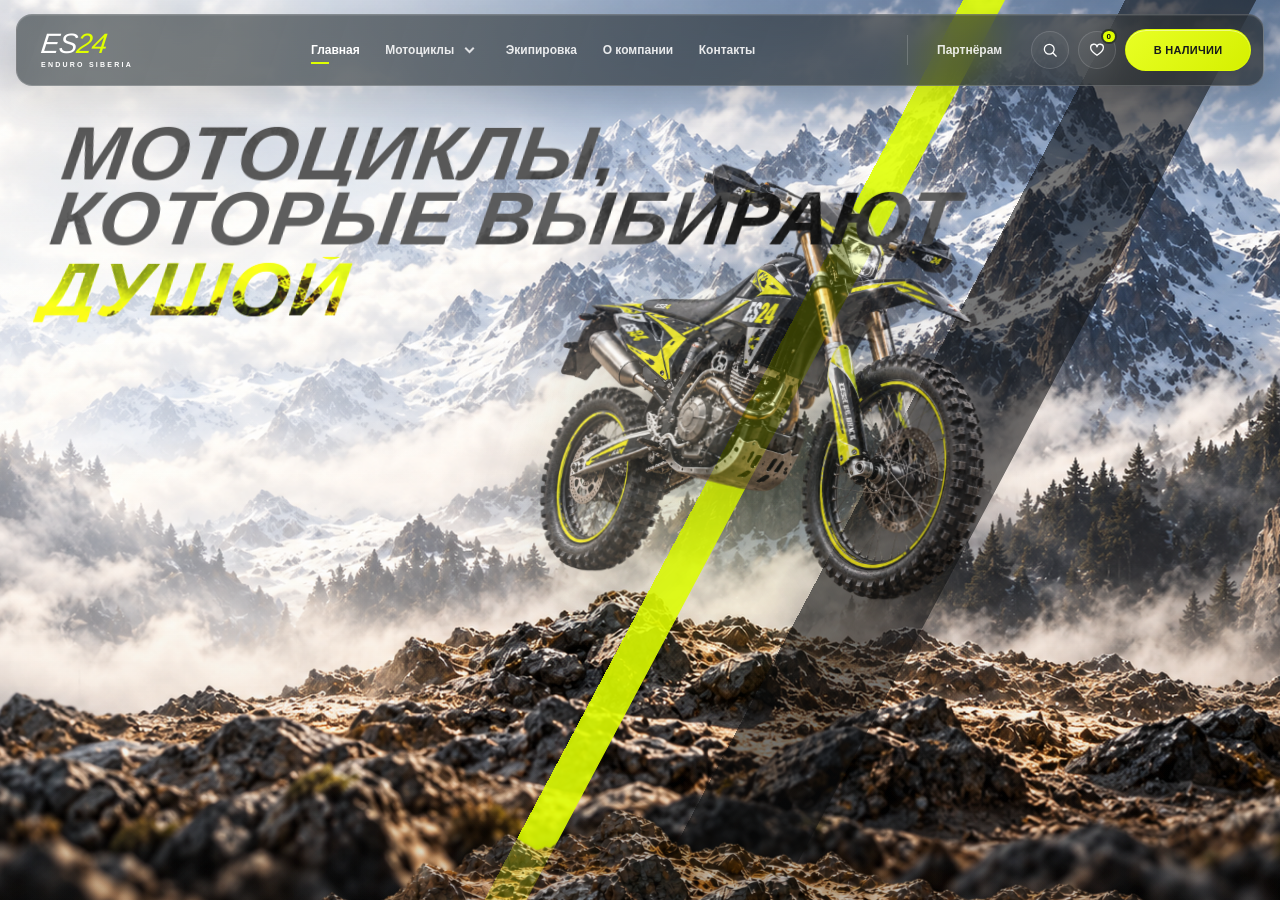
==== commit c9aa270b: "бургер меню" ====
--- a/index.html
+++ b/index.html
@@ -13,8 +13,8 @@
     <link rel="preload" href="site/img/home-hero.png" as="image" />
     <link rel="preload" href="site/img/stones4.png" as="image" />
     <link rel="preload" href="site/img/mot2.webp" as="image" />
-    <link rel="stylesheet" href="site/css/header.css" />
-    <link rel="stylesheet" href="site/css/home.css" />
+    <link rel="stylesheet" href="site/css/header.min.css" />
+    <link rel="stylesheet" href="site/css/home.min.css" />
     <title>Enduro Siberia 24 — мотоциклы, экипировка и расходники</title>
   </head>
   <body class="home-page">
--- a/site/css/header.min.css
+++ b/site/css/header.min.css
@@ -0,0 +1 @@
+.site-header-slot{position:relative;z-index:1000}.site-header{position:fixed;top:14px;left:16px;right:16px;z-index:1000;width:auto;max-width:1720px;margin:0 auto;opacity:0;transition:top .46s cubic-bezier(0.22, 1, 0.36, 1),opacity .34s ease;pointer-events:none}.site-header--ready{opacity:1;pointer-events:auto}.site-header--hidden{top:-96px;opacity:0;pointer-events:none}.site-header__bar,.site-header__search,.site-header__mobile-panel{border:1px solid hsla(0,0%,100%,.18);background:linear-gradient(110deg, rgba(71, 79, 83, 0.72), rgba(27, 32, 34, 0.64));box-shadow:inset 0 1px 0 hsla(0,0%,100%,.08),0 14px 36px rgba(0,0,0,.12);backdrop-filter:blur(22px) saturate(1.18);-webkit-backdrop-filter:blur(22px) saturate(1.18)}.site-header__bar{min-height:68px;padding:8px 12px 8px 24px;display:grid;grid-template-columns:auto minmax(0, 1fr) auto auto auto;align-items:center;gap:clamp(18px,2.25vw,42px);border-radius:16px;transition:min-height .36s cubic-bezier(0.22, 1, 0.36, 1),background-color .36s ease,box-shadow .36s ease}.site-header--scrolled .site-header__bar{min-height:62px;background:linear-gradient(110deg, rgba(60, 67, 71, 0.84), rgba(25, 29, 31, 0.82));box-shadow:inset 0 1px 0 hsla(0,0%,100%,.1),0 16px 42px rgba(0,0,0,.18)}.site-header__logo{min-width:118px;display:inline-flex;flex-direction:column;align-items:flex-start;color:#fff;transition:transform .3s cubic-bezier(0.22, 1, 0.36, 1)}.site-header__logo:hover{transform:translateY(-1px)}.site-header__logo-main{display:flex;align-items:baseline;font-family:Impact,Haettenschweiler,"Arial Narrow Bold",sans-serif;font-size:28px;line-height:.86;font-style:italic;letter-spacing:-0.025em;transform:skewX(-7deg)}.site-header__logo-main strong{color:#dfff00;font-weight:inherit}.site-header__logo-sub{margin-top:5px;font-size:7px;line-height:1;font-weight:700;letter-spacing:.32em}.site-header__nav{min-width:0;display:flex;align-items:center;justify-content:center;gap:clamp(17px,2vw,34px)}.site-header__nav-item{position:relative}.site-header__nav-catalog-trigger{display:flex;align-items:center;gap:4px}.site-header__nav-link,.site-header__partner{position:relative;padding:21px 0;color:hsla(0,0%,100%,.88);font-size:12px;line-height:1;font-weight:600;white-space:nowrap;transition:color .28s ease}.site-header__nav-link::after,.site-header__partner::after{content:"";position:absolute;left:0;bottom:13px;width:18px;height:2px;background:#dfff00;transform:scaleX(0);transform-origin:left center;transition:transform .3s cubic-bezier(0.22, 1, 0.36, 1)}.site-header__nav-link:hover,.site-header__nav-link:focus-visible,.site-header__nav-link.is-active,.site-header__nav-link[aria-current=page],.site-header__partner:hover,.site-header__partner:focus-visible,.site-header__partner.is-active,.site-header__partner[aria-current=page]{color:#fff}.site-header__nav-link:hover::after,.site-header__nav-link:focus-visible::after,.site-header__nav-link.is-active::after,.site-header__nav-link[aria-current=page]::after,.site-header__partner:hover::after,.site-header__partner:focus-visible::after,.site-header__partner.is-active::after,.site-header__partner[aria-current=page]::after{transform:scaleX(1)}.site-header__catalog-toggle{width:22px;height:34px;padding:0;display:grid;place-items:center;border:0;background:rgba(0,0,0,0);cursor:pointer}.site-header__catalog-toggle span{width:7px;height:7px;border-right:2px solid hsla(0,0%,100%,.8);border-bottom:2px solid hsla(0,0%,100%,.8);transform:translateY(-2px) rotate(45deg);transition:transform .28s cubic-bezier(0.22, 1, 0.36, 1)}.site-header__catalog{position:absolute;top:calc(100% - 4px);left:-20px;z-index:4;width:306px;padding:8px;border:1px solid hsla(0,0%,100%,.18);border-radius:14px;background:rgba(34,40,43,.88);box-shadow:inset 0 1px 0 hsla(0,0%,100%,.08),0 20px 50px rgba(0,0,0,.24);backdrop-filter:blur(24px) saturate(1.16);-webkit-backdrop-filter:blur(24px) saturate(1.16);opacity:0;visibility:hidden;transform:translateY(-8px) scale(0.985);transform-origin:top left;pointer-events:none;transition:opacity .26s ease,visibility .26s ease,transform .32s cubic-bezier(0.22, 1, 0.36, 1)}.site-header__nav-item--catalog:hover .site-header__catalog,.site-header__nav-item--catalog:focus-within .site-header__catalog,.site-header__nav-item--catalog.is-open .site-header__catalog{opacity:1;visibility:visible;transform:translateY(0) scale(1);pointer-events:auto}.site-header__nav-item--catalog:hover .site-header__catalog-toggle span,.site-header__nav-item--catalog:focus-within .site-header__catalog-toggle span,.site-header__nav-item--catalog.is-open .site-header__catalog-toggle span{transform:translateY(2px) rotate(225deg)}.site-header__catalog-card{padding:8px 10px;display:grid;grid-template-columns:70px 1fr;align-items:center;gap:12px;border-radius:10px;transition:background-color .28s ease,transform .28s cubic-bezier(0.22, 1, 0.36, 1)}.site-header__catalog-card:hover,.site-header__catalog-card:focus-visible{background:hsla(0,0%,100%,.08);transform:translateX(2px)}.site-header__catalog-media{height:48px;display:grid;place-items:center;overflow:hidden;border-radius:8px;background:radial-gradient(circle at 50% 70%, rgba(223, 255, 0, 0.16), transparent 60%),hsla(0,0%,100%,.035)}.site-header__catalog-media img{width:82px;max-width:none;transform:translate(-2px, 0) rotate(-2deg)}.site-header__catalog-media--pit img{width:76px;transform:translate(4px, 2px) rotate(2deg) scale(0.94)}.site-header__catalog-copy{min-width:0;display:flex;flex-direction:column;gap:4px}.site-header__catalog-copy strong{color:#fff;font-size:12px;font-weight:700}.site-header__catalog-copy small{color:hsla(0,0%,100%,.5);font-size:9px;line-height:1.25}.site-header__catalog-all{margin-top:4px;padding:11px 12px;display:block;border-top:1px solid hsla(0,0%,100%,.1);color:hsla(0,0%,100%,.84);font-size:11px;font-weight:700;transition:color .26s ease,padding-left .26s cubic-bezier(0.22, 1, 0.36, 1)}.site-header__catalog-all:hover,.site-header__catalog-all:focus-visible{padding-left:16px;color:#dfff00}.site-header__desktop-separator{width:1px;height:30px;background:hsla(0,0%,100%,.18)}.site-header__partner{padding-left:0;padding-right:0}.site-header__actions{display:flex;align-items:center;gap:9px}.site-header__icon-button{position:relative;width:38px;height:38px;flex:0 0 38px;display:grid;place-items:center;border:1px solid hsla(0,0%,100%,.14);border-radius:50%;background:hsla(0,0%,100%,.035);color:#fff;cursor:pointer;transition:transform .3s cubic-bezier(0.22, 1, 0.36, 1),border-color .3s ease,background-color .3s ease}.site-header__icon-button svg{width:18px;height:18px;fill:none;stroke:currentColor;stroke-width:1.7;stroke-linecap:round;stroke-linejoin:round}.site-header__icon-button:hover,.site-header__icon-button:focus-visible{transform:translateY(-1px);border-color:rgba(223,255,0,.65);background:rgba(223,255,0,.08)}.site-header__icon-button:active{transform:translateY(0) scale(0.96)}.site-header__favorites-count{position:absolute;top:-3px;right:-2px;min-width:15px;height:15px;padding:0 4px;display:grid;place-items:center;border:2px solid rgba(38,44,47,.95);border-radius:999px;background:#dfff00;color:#0b0c0d;font-size:8px;line-height:1;font-weight:900}.site-header__stock{min-width:126px;height:42px;padding:0 22px;display:inline-flex;align-items:center;justify-content:center;border:1px solid rgba(223,255,0,.75);border-radius:999px;background:linear-gradient(135deg, #e8ff25 0%, #d5f000 100%);box-shadow:0 0 0 rgba(223,255,0,0),inset 0 1px 0 hsla(0,0%,100%,.48);color:#171a1b;font-size:11px;line-height:1;font-weight:900;letter-spacing:.025em;text-transform:uppercase;white-space:nowrap;transition:transform .32s cubic-bezier(0.22, 1, 0.36, 1),box-shadow .32s ease,filter .32s ease}.site-header__stock:hover,.site-header__stock:focus-visible{transform:translateY(-2px);filter:brightness(1.035);box-shadow:0 9px 26px rgba(223,255,0,.22),inset 0 1px 0 hsla(0,0%,100%,.5)}.site-header__stock:active{transform:translateY(0) scale(0.985)}.site-header__search{position:absolute;top:calc(100% + 8px);right:0;width:min(520px,100%);padding:10px;border-radius:14px;opacity:0;visibility:hidden;transform:translateY(-8px) scale(0.985);transform-origin:top right;pointer-events:none;transition:opacity .25s ease,visibility .25s ease,transform .3s cubic-bezier(0.22, 1, 0.36, 1)}.site-header--search-open .site-header__search{opacity:1;visibility:visible;transform:translateY(0) scale(1);pointer-events:auto}.site-header__search-form{height:46px;padding:0 12px;display:grid;grid-template-columns:20px 1fr 34px;align-items:center;gap:10px;border-radius:10px;background:rgba(8,10,11,.34)}.site-header__search-form>svg{width:18px;height:18px;fill:none;stroke:hsla(0,0%,100%,.7);stroke-width:1.7;stroke-linecap:round}.site-header__search-form input{width:100%;min-width:0;border:0;outline:0;background:rgba(0,0,0,0);color:#fff;font:inherit;font-size:12px}.site-header__search-form input::placeholder{color:hsla(0,0%,100%,.45)}.site-header__search-form button{position:relative;width:34px;height:34px;border:0;border-radius:50%;background:rgba(0,0,0,0);cursor:pointer}.site-header__search-form button span{position:absolute;top:50%;left:50%;width:14px;height:1px;background:hsla(0,0%,100%,.72)}.site-header__search-form button span:first-child{transform:translate(-50%, -50%) rotate(45deg)}.site-header__search-form button span:last-child{transform:translate(-50%, -50%) rotate(-45deg)}.site-header__mobile-leading,.site-header__burger,.site-header__mobile-panel{display:none}.hero-content{padding-top:clamp(102px,7vw,118px)}@media(max-width: 1180px){.site-header__bar{padding-left:18px;gap:18px}.site-header__nav{gap:18px}.site-header__partner{display:none}.site-header__desktop-separator{display:none}}@media(max-width: 900px){body.header-menu-open{overflow:hidden;touch-action:none}.site-header{top:10px;left:10px;right:10px;width:auto;max-width:none}.site-header__bar{position:relative;z-index:30;min-height:58px;padding:7px 8px;grid-template-columns:38px auto 1fr auto;gap:8px;border-radius:14px}.site-header--scrolled .site-header__bar,.site-header--menu-open .site-header__bar{min-height:58px}.site-header--menu-open .site-header__bar{background:linear-gradient(110deg, rgba(57, 64, 67, 0.96), rgba(21, 25, 27, 0.94));box-shadow:inset 0 1px 0 hsla(0,0%,100%,.09),0 16px 44px rgba(0,0,0,.22)}.site-header__mobile-leading,.site-header__burger{display:block}.site-header__mobile-leading{width:38px}.site-header__burger{position:relative;width:38px;height:38px;padding:0;border:1px solid hsla(0,0%,100%,.14);border-radius:11px;background:hsla(0,0%,100%,.035);cursor:pointer}.site-header__burger span{position:absolute;left:10px;width:16px;height:1.5px;border-radius:999px;background:#fff;transition:top .28s cubic-bezier(0.22, 1, 0.36, 1),transform .28s cubic-bezier(0.22, 1, 0.36, 1),opacity .2s ease}.site-header__burger span:nth-child(1){top:12px}.site-header__burger span:nth-child(2){top:18px}.site-header__burger span:nth-child(3){top:24px}.site-header--menu-open .site-header__burger span:nth-child(1){top:18px;transform:rotate(45deg)}.site-header--menu-open .site-header__burger span:nth-child(2){opacity:0}.site-header--menu-open .site-header__burger span:nth-child(3){top:18px;transform:rotate(-45deg)}.site-header__logo{min-width:88px}.site-header__logo-main{font-size:23px}.site-header__logo-sub{margin-top:4px;font-size:5.5px;letter-spacing:.27em}.site-header__nav,.site-header__partner,.site-header__desktop-separator{display:none}.site-header__actions{grid-column:3/5;justify-self:end;gap:6px}.site-header__icon-button{width:36px;height:36px;flex-basis:36px}.site-header__stock{min-width:94px;height:38px;padding:0 14px;font-size:9.5px}.site-header__search{top:calc(100% + 8px);z-index:40;width:100%}.site-header__mobile-panel{position:fixed;inset:0;z-index:20;width:100vw;height:100dvh;max-height:none;padding:82px 14px 14px;display:block;overflow:hidden;border:0;border-radius:0;background:radial-gradient(circle at 88% 18%, rgba(223, 255, 0, 0.12), transparent 26%),linear-gradient(145deg, rgba(49, 56, 59, 0.985) 0%, rgba(14, 17, 18, 0.99) 58%, rgba(8, 10, 11, 0.995) 100%);box-shadow:none;backdrop-filter:blur(26px) saturate(1.16);-webkit-backdrop-filter:blur(26px) saturate(1.16);opacity:0;visibility:hidden;transform:translateY(-16px);transform-origin:top center;pointer-events:none;transition:opacity .28s ease,visibility .28s ease,transform .42s cubic-bezier(0.22, 1, 0.36, 1)}.site-header__mobile-panel::before{content:"";position:absolute;top:-16%;right:11%;width:46px;height:132%;background:rgba(223,255,0,.92);transform:skewX(-24deg);pointer-events:none}.site-header__mobile-panel::after{content:"";position:absolute;top:-12%;right:-10%;width:34%;height:128%;background:hsla(0,0%,100%,.025);transform:skewX(-24deg);pointer-events:none}.site-header--menu-open .site-header__mobile-panel{opacity:1;visibility:visible;transform:translateY(0);pointer-events:auto}.site-header__mobile-panel-inner{position:relative;z-index:2;height:100%;display:flex;flex-direction:column;padding:8px 4px 2px}.site-header__mobile-nav{display:flex;flex-direction:column}.site-header__mobile-nav>a,.site-header__mobile-nav .site-header__mobile-catalog-head{min-height:58px;padding:0 8px;display:flex;align-items:center;border-bottom:1px solid hsla(0,0%,100%,.1);color:hsla(0,0%,100%,.94);font-family:Impact,Haettenschweiler,"Arial Narrow Bold",sans-serif;font-size:clamp(25px,7.2vw,36px);line-height:.92;font-style:italic;font-weight:900;letter-spacing:.01em;text-transform:uppercase;transition:color .28s ease,padding-left .34s cubic-bezier(0.22, 1, 0.36, 1)}.site-header__mobile-nav>a:hover,.site-header__mobile-nav>a:focus-visible,.site-header__mobile-nav>a[aria-current=page]{padding-left:15px;color:#dfff00}.site-header__mobile-catalog-head{justify-content:space-between}.site-header__mobile-catalog-head>a{flex:1;color:inherit}.site-header__mobile-catalog-head button{width:48px;height:48px;display:grid;place-items:center;border:0;background:rgba(0,0,0,0);cursor:pointer}.site-header__mobile-catalog-head button span{width:10px;height:10px;border-right:2px solid hsla(0,0%,100%,.76);border-bottom:2px solid hsla(0,0%,100%,.76);transform:translateY(-3px) rotate(45deg);transition:transform .3s cubic-bezier(0.22, 1, 0.36, 1),border-color .3s ease}.site-header__mobile-catalog-head button[aria-expanded=true] span{border-color:#dfff00;transform:translateY(3px) rotate(225deg)}.site-header__mobile-subnav{display:grid;grid-template-rows:0fr;overflow:hidden;transition:grid-template-rows .38s cubic-bezier(0.22, 1, 0.36, 1),padding .38s cubic-bezier(0.22, 1, 0.36, 1)}.site-header__mobile-subnav>*{min-height:0}.site-header__mobile-subnav a{display:none}.site-header__mobile-subnav.is-open{grid-template-rows:1fr;padding:6px 0 10px 18px}.site-header__mobile-subnav.is-open a{min-height:34px;display:flex;align-items:center;color:hsla(0,0%,100%,.58);font-size:12px;font-weight:700}.site-header__mobile-subnav.is-open a:hover,.site-header__mobile-subnav.is-open a:focus-visible{color:#dfff00}.site-header__mobile-footer{position:relative;z-index:2;margin-top:auto;padding:18px 0 2px;display:grid;gap:10px}.site-header__mobile-account{width:100%;min-height:56px;padding:0 20px;display:flex;align-items:center;justify-content:center;border:1px solid rgba(223,255,0,.9);border-radius:14px;background:#dfff00;color:#0b0c0d;font-size:12px;line-height:1;font-weight:900;letter-spacing:.035em;text-transform:uppercase;box-shadow:0 16px 34px rgba(223,255,0,.13),inset 0 1px 0 hsla(0,0%,100%,.42);transition:transform .3s cubic-bezier(0.22, 1, 0.36, 1),filter .3s ease}.site-header__mobile-account:active{transform:scale(0.985)}.site-header__mobile-meta{display:flex;align-items:center;justify-content:space-between;gap:14px;color:hsla(0,0%,100%,.4);font-size:8px;line-height:1.2;font-weight:700;letter-spacing:.16em;text-transform:uppercase}.hero-content{padding-top:88px}}@media(max-width: 480px){.site-header__bar{grid-template-columns:36px minmax(74px, auto) 1fr auto;gap:5px}.site-header__mobile-leading,.site-header__burger{width:36px}.site-header__burger{height:36px}.site-header__logo{min-width:76px}.site-header__logo-main{font-size:21px}.site-header__logo-sub{font-size:5px}.site-header__actions{gap:5px}.site-header__icon-button{width:32px;height:32px;flex-basis:32px}.site-header__icon-button svg{width:16px;height:16px}.site-header__stock{min-width:84px;height:34px;padding:0 11px;font-size:8.5px}.site-header__mobile-panel{padding:78px 10px 10px}.site-header__mobile-nav>a,.site-header__mobile-nav .site-header__mobile-catalog-head{min-height:54px;font-size:clamp(24px,7.6vw,32px)}.site-header__mobile-account{min-height:54px;border-radius:12px}}@media(prefers-reduced-motion: reduce){.site-header,.site-header *,.site-header *::before,.site-header *::after{scroll-behavior:auto;transition-duration:.001ms}}
--- a/site/css/home.min.css
+++ b/site/css/home.min.css
@@ -0,0 +1 @@
+*{box-sizing:border-box}html{scroll-behavior:smooth}body{margin:0;background:#f7f7f3;color:#0b0c0d;font-family:Arial,Helvetica,sans-serif}button,a{font:inherit}a{color:inherit;text-decoration:none}.home-page{overflow-x:hidden}.home-hero--animating .home-hero__button,.home-hero--animating .home-hero__tab,.home-hero--animating .home-hero__arrow,.home-hero--animating .home-hero__item{pointer-events:none}.home-hero{position:relative;isolation:isolate;width:100%;height:100svh;min-height:720px;overflow:hidden;background:#f7f7f3}.home-hero__background{position:absolute;inset:0;z-index:0;background:url("../img/home-hero.png") center 48%/cover no-repeat;transform-origin:50% 58%;pointer-events:none;will-change:transform}.home-hero::before{content:"";position:absolute;inset:0;z-index:1;pointer-events:none;background:linear-gradient(180deg, rgba(247, 247, 243, 0.08) 0%, rgba(247, 247, 243, 0) 58%, rgba(11, 12, 13, 0.06) 100%),radial-gradient(circle at 57% 54%, rgba(223, 255, 0, 0.09), transparent 26%)}.home-hero::after{content:"";position:absolute;left:0;right:0;bottom:0;z-index:2;height:18%;pointer-events:none;background:linear-gradient(180deg, rgba(11, 12, 13, 0), rgba(11, 12, 13, 0.14))}.home-hero__slash{position:absolute;top:-14%;height:128%;z-index:3;overflow:hidden;transform:skewX(-28deg);transform-origin:center;pointer-events:none}.home-hero__slash--acid{left:80.5%;width:3.3%;background:linear-gradient(rgba(223, 255, 0, 0.88), rgba(223, 255, 0, 0.88));background-blend-mode:multiply}.home-hero__slash--dark{left:69.2%;width:10.2%;background:linear-gradient(rgba(11, 12, 13, 0.55), rgba(11, 12, 13, 0.55));background-blend-mode:multiply}.home-hero__ground{position:absolute;left:0;right:0;bottom:-25%;z-index:6;pointer-events:none;transform-origin:50% 100%}.home-hero__ground img{display:block;width:112%;max-width:none;height:auto;margin-left:-6%;filter:contrast(1.03) saturate(0.96)}.home-hero__manifest{position:absolute;top:14.2%;right:4.8%;z-index:11;display:grid;gap:6px;padding-right:24px;color:rgba(11,12,13,.52);font-size:11px;line-height:1;letter-spacing:.18em;text-align:right}.home-hero__manifest::before{content:"";position:absolute;right:0;top:0;width:1px;height:58px;background:rgba(11,12,13,.24)}.home-hero__manifest::after{content:"";position:absolute;right:17px;bottom:-16px;width:20px;height:3px;background:#dfff00}.home-hero__content{position:absolute;left:4.9%;top:13.4%;z-index:12;width:min(44vw,780px);transition:opacity .24s ease,transform .45s ease}.home-hero.is-changing .home-hero__content{opacity:.12;transform:translateY(12px)}.home-hero__title{display:flex;flex-direction:column;align-items:flex-start;gap:0;margin:0;width:100%;font-family:Impact,Haettenschweiler,"Arial Narrow Bold",sans-serif;font-size:clamp(64px,min(6.15vw,11.2vh),118px);line-height:.86;font-style:italic;font-weight:900;letter-spacing:.01em;text-transform:uppercase;transform:skewX(-8deg) scaleX(1.035);transform-origin:left center}.home-hero__title span,.home-hero__title strong{display:block;width:fit-content;margin-left:-22px;padding:0 22px;white-space:nowrap;color:rgba(0,0,0,0);-webkit-text-fill-color:rgba(0,0,0,0);background-repeat:no-repeat;background-clip:text;-webkit-background-clip:text}.home-hero__title span{background-image:url("../img/home-hero.png");background-size:1450px auto;background-position:28% 46%;filter:grayscale(1) contrast(1.45) brightness(0.34)}.home-hero__title span:nth-of-type(2){background-position:31% 52%}.home-hero__title strong{margin-top:4px;background-image:linear-gradient(rgba(223, 255, 0, 0.88), rgba(223, 255, 0, 0.88)),url("../img/home-hero.png");background-size:auto,1180px auto;background-position:center,38% 69%;background-blend-mode:multiply;filter:saturate(1.3) contrast(1.22) brightness(1.06)}.home-hero__copy{max-width:590px;margin:clamp(14px,1.8vh,22px) 0 0;color:rgba(11,12,13,.67);font-size:clamp(14px,1.05vw,18px);line-height:1.28;font-weight:650}.home-hero__actions{display:flex;align-items:center;gap:12px;margin-top:clamp(16px,2.1vh,26px)}.home-hero__button{min-height:50px;padding:0 26px;border:1px solid rgba(11,12,13,.48);border-radius:4px;display:inline-flex;align-items:center;justify-content:center;background:rgba(247,247,243,.68);color:#0b0c0d;font-size:12px;line-height:1;font-weight:900;letter-spacing:.015em;cursor:pointer;transition:transform .4s cubic-bezier(0.22, 1, 0.36, 1),background .25s ease,border-color .25s ease,box-shadow .25s ease}.home-hero__button:hover{transform:translateY(-3px)}.home-hero__button--primary{border-color:#dfff00;background:#dfff00;box-shadow:0 16px 34px rgba(165,190,0,.18)}.home-hero__button--primary:hover{background:#e5ff35;box-shadow:0 18px 40px rgba(165,190,0,.24)}.home-hero__button--secondary:hover{background:hsla(0,0%,100%,.92);border-color:#0b0c0d}.home-hero__scene{position:absolute;inset:0;z-index:7;pointer-events:none}.home-hero__item{position:absolute;z-index:3;display:block;pointer-events:none;transition:left 1.05s cubic-bezier(0.22, 1, 0.36, 1),right 1.05s cubic-bezier(0.22, 1, 0.36, 1),top 1.05s cubic-bezier(0.22, 1, 0.36, 1),bottom 1.05s cubic-bezier(0.22, 1, 0.36, 1),width 1.05s cubic-bezier(0.22, 1, 0.36, 1),opacity .55s ease,filter .8s ease,transform 1.05s cubic-bezier(0.22, 1, 0.36, 1)}.home-hero__item img{display:block;width:100%;max-width:none;height:auto;filter:drop-shadow(0 30px 38px rgba(11, 12, 13, 0.19))}.home-hero__item.is-main{left:37.5%;top:14.8%;z-index:7;width:35%;opacity:1;filter:none;transform:translate3d(0, 0, 0) scale(1);pointer-events:auto;cursor:pointer}.home-hero__item.is-main:hover{transform:translate3d(0, -6px, 0) scale(1.012)}.home-hero__item.is-prev{left:7.2%;bottom:8.2%;z-index:5;width:min(18vw,310px);opacity:.5;filter:grayscale(0.12) saturate(0.88) blur(0.15px);transform:scale(0.84)}.home-hero__item.is-next{right:4.3%;bottom:8.5%;z-index:5;width:min(18vw,310px);opacity:.55;filter:grayscale(0.08) saturate(0.92) blur(0.15px);transform:scale(0.86)}.home-hero__item.is-hidden{left:51%;bottom:22%;width:min(14vw,230px);opacity:0;filter:blur(7px);transform:translate(-50%, 22px) scale(0.68)}.home-hero__item--rider.is-main{left:44%;top:20%;width:min(35vw,75vh,640px)}.home-hero__item--rider.is-prev,.home-hero__item--rider.is-next{width:min(16vw,260px)}.home-hero__item--parts{height:52vh;min-height:380px}.home-hero__item--parts.is-main{left:43.5%;top:17%;width:min(36vw,640px)}.home-hero__item--parts.is-prev,.home-hero__item--parts.is-next{width:min(16vw,260px);height:min(20vw,260px)}.home-hero__parts-art{position:relative;display:block;width:100%;height:100%;filter:drop-shadow(0 30px 36px rgba(11, 12, 13, 0.2))}.home-hero__tire{position:absolute;display:block;border-radius:50%;border:clamp(22px,2vw,36px) solid #131517;box-shadow:inset 0 0 0 6px #2b2e31,inset 0 0 0 14px #0b0c0d,0 18px 24px rgba(11,12,13,.22)}.home-hero__tire::after{content:"";position:absolute;inset:24%;border-radius:50%;border:12px dashed #53575a}.home-hero__tire--one{width:56%;aspect-ratio:1;left:2%;bottom:4%;transform:rotate(-15deg)}.home-hero__tire--two{width:45%;aspect-ratio:1;right:1%;top:7%;transform:rotate(14deg)}.home-hero__parts-art svg{position:absolute;left:41%;top:26%;width:35%;fill:#dfff00;filter:drop-shadow(0 10px 16px rgba(101, 117, 0, 0.28))}.home-hero__benefits{position:absolute;left:4.7%;bottom:15.8%;z-index:12;display:flex;align-items:center;gap:0;color:#0b0c0d}.home-hero__benefit{min-width:170px;min-height:48px;padding:0 22px;border-left:1px solid rgba(11,12,13,.14);display:flex;align-items:center;gap:11px}.home-hero__benefit:first-child{padding-left:0;border-left:0}.home-hero__benefit svg{width:26px;height:26px;flex:0 0 26px;fill:none;stroke:#0b0c0d;stroke-width:1.7;stroke-linecap:round;stroke-linejoin:round}.home-hero__benefit>span{display:grid;gap:4px}.home-hero__benefit strong{font-size:11px;line-height:1.1;font-weight:900}.home-hero__benefit small{color:rgba(11,12,13,.48);font-size:9px;line-height:1.2}.home-hero__progress{position:absolute;left:50%;bottom:12.8%;z-index:13;display:flex;gap:7px;transform:translateX(-50%)}.home-hero__progress span{width:52px;height:4px;border-radius:999px;background:rgba(11,12,13,.22);transition:width .5s ease,background .35s ease}.home-hero__progress span.is-active{width:68px;background:#dfff00}.home-hero__tabs{position:absolute;left:50%;bottom:2.2%;z-index:14;display:flex;align-items:stretch;gap:3px;width:min(72%,1060px);height:clamp(72px,9vh,86px);padding:5px;overflow:hidden;border:1px solid hsla(0,0%,100%,.18);border-radius:16px;background:linear-gradient(110deg, rgba(71, 79, 83, 0.72), rgba(27, 32, 34, 0.68));box-shadow:inset 0 1px 0 hsla(0,0%,100%,.08),0 14px 36px rgba(0,0,0,.16);backdrop-filter:blur(22px) saturate(1.18);-webkit-backdrop-filter:blur(22px) saturate(1.18);transform:translateX(-50%)}.home-hero__tab{position:relative;flex:1 1 0;min-width:0;display:flex;align-items:center;justify-content:center;gap:12px;padding:5px 15px;overflow:hidden;border:1px solid hsla(0,0%,100%,.1);border-radius:10px;background:linear-gradient(180deg, rgba(255, 255, 255, 0.035), rgba(12, 14, 15, 0.18));color:hsla(0,0%,100%,.94);cursor:pointer;transition:flex-grow .5s cubic-bezier(0.22, 1, 0.36, 1),background .35s ease,border-color .35s ease,border-radius .35s ease,box-shadow .35s ease}.home-hero__tab:hover{border-color:hsla(0,0%,100%,.2);background:hsla(0,0%,100%,.055)}.home-hero__tab:hover .home-hero__tab-media img{transform:scale(1.05)}.home-hero__tab.is-active{z-index:2;flex-grow:1.42;border:2px solid #dfff00;border-radius:17px;background:linear-gradient(115deg, rgba(58, 63, 61, 0.76), rgba(24, 27, 28, 0.78));box-shadow:inset 0 1px 0 hsla(0,0%,100%,.1),inset 0 0 22px rgba(223,255,0,.035),0 8px 24px rgba(0,0,0,.18)}.home-hero__tab-media{position:relative;width:76px;height:60px;flex:0 0 76px;display:grid;place-items:center;overflow:visible;transition:width .5s cubic-bezier(0.22, 1, 0.36, 1),flex-basis .5s cubic-bezier(0.22, 1, 0.36, 1)}.home-hero__tab.is-active .home-hero__tab-media{width:96px;flex-basis:96px}.home-hero__tab-media img{display:block;width:112%;max-width:none;height:100%;object-fit:contain;filter:brightness(0.78) contrast(1.08) saturate(0.9);transition:transform .5s cubic-bezier(0.22, 1, 0.36, 1),filter .35s ease}.home-hero__tab.is-active .home-hero__tab-media img{filter:brightness(1) contrast(1.04) saturate(1.08);transform:scale(1.06)}.home-hero__tab-media--rider img{width:76%;height:100%;object-fit:contain;transform:translateY(5%)}.home-hero__tab strong{position:relative;z-index:2;display:inline-block;padding-bottom:12px;font-size:clamp(10px,.72vw,12px);line-height:1;font-weight:900;letter-spacing:.015em;white-space:nowrap}.home-hero__tab strong::after{content:"";position:absolute;left:0;bottom:1px;width:30px;height:3px;border-radius:999px;background:#dfff00;opacity:0;transform:scaleX(0.45);transform-origin:left center;transition:opacity .28s ease,transform .36s cubic-bezier(0.22, 1, 0.36, 1)}.home-hero__tab.is-active strong::after{opacity:1;transform:scaleX(1)}.home-hero__arrow{position:absolute;top:50.5%;z-index:16;width:54px;height:54px;padding:0;border:1px solid hsla(0,0%,100%,.3);border-radius:50%;background:rgba(20,23,24,.48);backdrop-filter:blur(12px);-webkit-backdrop-filter:blur(12px);cursor:pointer;transition:transform .35s ease,background .3s ease,border-color .3s ease}.home-hero__arrow span{position:absolute;left:50%;top:50%;width:13px;height:13px;border-top:2px solid #fff;border-right:2px solid #fff}.home-hero__arrow:hover{background:rgba(11,12,13,.7);border-color:#dfff00;transform:scale(1.04)}.home-hero__arrow--prev{left:1.8%}.home-hero__arrow--prev span{transform:translate(-38%, -50%) rotate(-135deg)}.home-hero__arrow--next{right:1.8%}.home-hero__arrow--next span{transform:translate(-62%, -50%) rotate(45deg)}@media(max-width: 1440px)and (min-width: 1181px){.home-hero__content{left:4.2%;width:43vw}.home-hero__title{font-size:clamp(58px,min(5.9vw,10.6vh),104px)}.home-hero__item.is-main{left:38.5%;top:15%;width:36%}.home-hero__item.is-prev,.home-hero__item.is-next{width:min(16vw,250px)}.home-hero__benefits{left:4.2%;bottom:16.2%}.home-hero__benefit{min-width:152px;padding:0 17px}.home-hero__tabs{width:min(82%,1060px)}.home-hero__tab{gap:9px;padding-inline:11px}.home-hero__tab-media{width:64px;flex-basis:64px}.home-hero__tab.is-active .home-hero__tab-media{width:76px;flex-basis:76px}}@media(max-width: 1180px)and (min-width: 901px){.home-hero{min-height:680px}.home-hero__content{left:3.8%;top:14.5%;width:45vw}.home-hero__title{font-size:clamp(48px,min(6.25vw,10vh),78px);line-height:.88}.home-hero__copy{max-width:440px;margin-top:13px;font-size:13px}.home-hero__actions{gap:8px;margin-top:15px}.home-hero__button{min-height:46px;padding:0 18px;font-size:10px}.home-hero__item.is-main{left:39%;top:16%;width:37%}.home-hero__item.is-prev{left:5.2%;bottom:10.5%;width:min(14vw,190px)}.home-hero__item.is-next{right:3.5%;bottom:10.5%;width:min(14vw,190px)}.home-hero__item--rider.is-main{left:43%;top:21%;width:min(34vw,520px)}.home-hero__item--parts.is-main{left:42%;top:21%;width:min(34vw,520px)}.home-hero__ground{bottom:-20%}.home-hero__manifest{top:13.5%;right:2.8%;font-size:9px}.home-hero__benefits{left:3.8%;bottom:16.8%}.home-hero__benefit{min-width:132px;min-height:44px;padding:0 13px;gap:8px}.home-hero__benefit svg{width:22px;height:22px;flex-basis:22px}.home-hero__benefit strong{font-size:9px}.home-hero__benefit small{font-size:8px}.home-hero__progress{bottom:14.4%}.home-hero__progress span{width:38px}.home-hero__progress span.is-active{width:52px}.home-hero__tabs{width:92%;height:76px;bottom:2%}.home-hero__tab{gap:7px;padding:4px 8px;border-radius:9px}.home-hero__tab.is-active{flex-grow:1.22;border-radius:14px}.home-hero__tab-media{width:52px;height:52px;flex-basis:52px}.home-hero__tab.is-active .home-hero__tab-media{width:62px;flex-basis:62px}.home-hero__tab strong{padding-bottom:9px;font-size:9px}.home-hero__tab strong::after{width:24px;height:2px}.home-hero__arrow{width:46px;height:46px}.home-hero__arrow--prev{left:1.2%}.home-hero__arrow--next{right:1.2%}}@media(min-width: 901px)and (max-height: 780px){.home-hero{min-height:620px}.home-hero__content{top:12.2%}.home-hero__title{font-size:clamp(48px,min(5.35vw,9.4vh),86px)}.home-hero__copy{margin-top:10px;font-size:13px}.home-hero__actions{margin-top:12px}.home-hero__button{min-height:44px}.home-hero__item.is-main{top:13%;width:33.5%}.home-hero__item--rider.is-main{top:17%;width:min(31vw,500px)}.home-hero__item--parts.is-main{top:18%;width:min(31vw,500px)}.home-hero__ground{bottom:-31%}.home-hero__benefits{bottom:17.3%}.home-hero__progress{bottom:15.2%}.home-hero__tabs{height:70px;bottom:1.8%}.home-hero__tab-media{height:52px}}@media(max-width: 900px){body{min-width:320px}.home-hero{height:max(100svh,860px);min-height:860px;padding:0;overflow:hidden;background:#f7f7f3}.home-hero::before{background:linear-gradient(180deg, rgba(247, 247, 243, 0.22) 0%, rgba(247, 247, 243, 0.06) 46%, rgba(11, 12, 13, 0.03) 70%, rgba(11, 12, 13, 0.2) 100%),radial-gradient(circle at 58% 52%, rgba(223, 255, 0, 0.08), transparent 28%)}.home-hero::after{height:28%;background:linear-gradient(180deg, rgba(11, 12, 13, 0), rgba(11, 12, 13, 0.18))}.home-hero__background{background:linear-gradient(180deg, rgba(247, 247, 243, 0.72) 0%, rgba(247, 247, 243, 0.26) 27%, rgba(247, 247, 243, 0.04) 58%),url("../img/home-hero.png") 58% 50%/cover no-repeat;transform-origin:58% 50%}.home-hero__slash{top:-8%;height:88%}.home-hero__slash--acid{left:72.5%;width:6.8%}.home-hero__slash--dark{left:78%;width:18%}.home-hero__slash--light{display:none}.home-hero__ground{bottom:72px;z-index:6}.home-hero__ground img{width:188%;margin-left:-44%}.home-hero__manifest{top:92px;right:16px;padding-right:16px;font-size:8px;gap:5px}.home-hero__manifest::before{height:48px}.home-hero__manifest::after{right:14px;width:16px}.home-hero__content{position:absolute;left:16px;right:16px;top:96px;z-index:12;width:auto;padding:0}.home-hero__title{width:min(94%,680px);font-size:clamp(42px,10.8vw,72px);line-height:.88;transform:skewX(-7deg) scaleX(1.01);transform-origin:left top}.home-hero__title span,.home-hero__title strong{margin-left:-7px;padding:0 7px;white-space:normal}.home-hero__title span{background-size:920px auto;background-position:31% 44%}.home-hero__title span:nth-of-type(2){background-position:34% 51%}.home-hero__title strong{margin-top:3px;background-size:auto,780px auto;background-position:center,39% 68%}.home-hero__copy{width:min(78vw,390px);max-width:none;margin-top:13px;font-size:13px;line-height:1.3}.home-hero__copy br{display:none}.home-hero__actions{width:min(100%,430px);gap:8px;margin-top:14px}.home-hero__button{min-height:46px;padding:0 17px;font-size:10px}.home-hero__scene{position:absolute;inset:0;z-index:7;height:auto;margin:0}.home-hero__item.is-main{left:50%;top:clamp(350px,43vh,420px);width:min(82vw,560px);transform:translateX(-50%)}.home-hero__item.is-main:hover{transform:translateX(-50%)}.home-hero__item.is-prev,.home-hero__item.is-next,.home-hero__item.is-hidden{opacity:0;pointer-events:none}.home-hero__item--rider.is-main{left:50%;top:clamp(340px,42vh,405px);width:min(76vw,500px)}.home-hero__item--parts.is-main{left:50%;top:clamp(370px,46vh,445px);width:min(84vw,540px);height:auto;min-height:0}.home-hero__benefits{display:none}.home-hero__progress{position:absolute;left:50%;bottom:112px;z-index:14;justify-content:center;margin:0;transform:translateX(-50%)}.home-hero__progress span{width:28px;height:3px}.home-hero__progress span.is-active{width:42px}.home-hero__tabs{position:absolute;left:14px;right:14px;bottom:calc(12px + env(safe-area-inset-bottom));z-index:14;width:auto;height:84px;margin:0;padding:5px;justify-content:flex-start;overflow-x:auto;overflow-y:hidden;border-radius:14px;transform:none;scroll-snap-type:x proximity;overscroll-behavior-x:contain;scrollbar-width:none}.home-hero__tabs::-webkit-scrollbar{display:none}.home-hero__tab{flex:0 0 168px;gap:8px;padding:5px 10px;border-radius:10px;scroll-snap-align:center}.home-hero__tab.is-active{flex:0 0 184px;border-radius:14px}.home-hero__tab-media{width:56px;height:56px;flex-basis:56px}.home-hero__tab.is-active .home-hero__tab-media{width:66px;flex-basis:66px}.home-hero__tab strong{padding-bottom:9px;font-size:9.5px}.home-hero__tab strong::after{width:24px;height:2px}.home-hero__arrow{top:56%;bottom:auto;width:44px;height:44px;z-index:15}.home-hero__arrow--prev{left:12px}.home-hero__arrow--next{right:12px}}@media(max-width: 640px){.home-hero{height:max(100svh,830px);min-height:830px}.home-hero__manifest{display:none}.home-hero__content{left:12px;right:12px;top:86px}.home-hero__title{width:100%;font-size:clamp(38px,10.4vw,58px);line-height:.89}.home-hero__copy{width:min(92%,350px);margin-top:11px;font-size:12px}.home-hero__actions{width:min(100%,350px);display:grid;grid-template-columns:1fr;gap:7px;margin-top:12px}.home-hero__button{width:100%;min-height:43px}.home-hero__item.is-main{top:344px;width:min(88vw,470px)}.home-hero__item--rider.is-main{top:342px;width:min(88vw,440px)}.home-hero__item--parts.is-main{top:370px;width:min(92vw,470px)}.home-hero__ground{bottom:67px}.home-hero__ground img{width:218%;margin-left:-59%}.home-hero__progress{bottom:103px}.home-hero__tabs{left:9px;right:9px;bottom:calc(8px + env(safe-area-inset-bottom));height:78px;padding:4px}.home-hero__tab{flex-basis:150px;gap:6px;padding-inline:8px}.home-hero__tab.is-active{flex-basis:164px}.home-hero__tab-media{width:50px;height:50px;flex-basis:50px}.home-hero__tab.is-active .home-hero__tab-media{width:58px;flex-basis:58px}.home-hero__tab strong{font-size:9px}.home-hero__arrow{top:57%;width:40px;height:40px}.home-hero__arrow span{width:11px;height:11px}}@media(max-width: 420px){.home-hero{height:max(100svh,800px);min-height:800px}.home-hero__content{top:80px;left:10px;right:10px}.home-hero__title{font-size:clamp(35px,10vw,43px);line-height:.9}.home-hero__title span,.home-hero__title strong{margin-left:-5px;padding-inline:5px}.home-hero__copy{width:96%;font-size:11.5px}.home-hero__actions{width:100%;max-width:320px}.home-hero__button{min-height:41px;font-size:9.5px}.home-hero__item.is-main{top:332px;width:90vw}.home-hero__item--rider.is-main{top:335px;width:94vw}.home-hero__item--parts.is-main{top:365px;width:98vw}.home-hero__ground{bottom:62px}.home-hero__ground img{width:232%;margin-left:-66%}.home-hero__progress{bottom:96px;gap:5px}.home-hero__progress span{width:24px}.home-hero__progress span.is-active{width:36px}.home-hero__tabs{height:74px}.home-hero__tab{flex-basis:142px;padding-inline:7px}.home-hero__tab.is-active{flex-basis:154px}.home-hero__tab-media{width:46px;height:46px;flex-basis:46px}.home-hero__tab.is-active .home-hero__tab-media{width:52px;flex-basis:52px}.home-hero__tab strong{font-size:8.5px;padding-bottom:8px}.home-hero__arrow{top:58%;width:38px;height:38px}}@media(max-width: 900px)and (orientation: landscape)and (max-height: 620px){.home-hero{height:max(100svh,560px);min-height:560px}.home-hero__background{background:linear-gradient(90deg, rgba(247, 247, 243, 0.68) 0%, rgba(247, 247, 243, 0.08) 48%),url("../img/home-hero.png") 58% 52%/cover no-repeat}.home-hero__content{left:18px;right:auto;top:72px;width:42%}.home-hero__title{width:100%;font-size:clamp(32px,5.6vw,50px);line-height:.88}.home-hero__copy{width:100%;max-width:300px;margin-top:8px;font-size:11px}.home-hero__actions{width:min(100%,300px);grid-template-columns:1fr 1fr;gap:6px;margin-top:9px}.home-hero__button{min-height:38px;padding-inline:10px;font-size:8px}.home-hero__scene{inset:0}.home-hero__item.is-main{left:65%;top:76px;width:min(50vw,500px)}.home-hero__item--rider.is-main{left:66%;top:92px;width:min(42vw,420px)}.home-hero__item--parts.is-main{left:66%;top:110px;width:min(44vw,440px)}.home-hero__ground{bottom:-12%}.home-hero__ground img{width:140%;margin-left:-20%}.home-hero__manifest,.home-hero__progress{display:none}.home-hero__tabs{left:50%;right:auto;bottom:7px;width:min(88%,860px);height:62px;transform:translateX(-50%)}.home-hero__tab{flex-basis:138px}.home-hero__tab.is-active{flex-basis:150px}.home-hero__tab-media{width:42px;height:42px;flex-basis:42px}.home-hero__tab.is-active .home-hero__tab-media{width:48px;flex-basis:48px}.home-hero__tab strong{font-size:8px;padding-bottom:7px}.home-hero__arrow{top:46%}}@media(hover: none)and (pointer: coarse){.home-hero__button:hover,.home-hero__arrow:hover{transform:none}.home-hero__item.is-main:hover{transform:translate3d(0, 0, 0) scale(1)}}@media(max-width: 900px)and (hover: none)and (pointer: coarse){.home-hero__item.is-main:hover{transform:translateX(-50%)}}
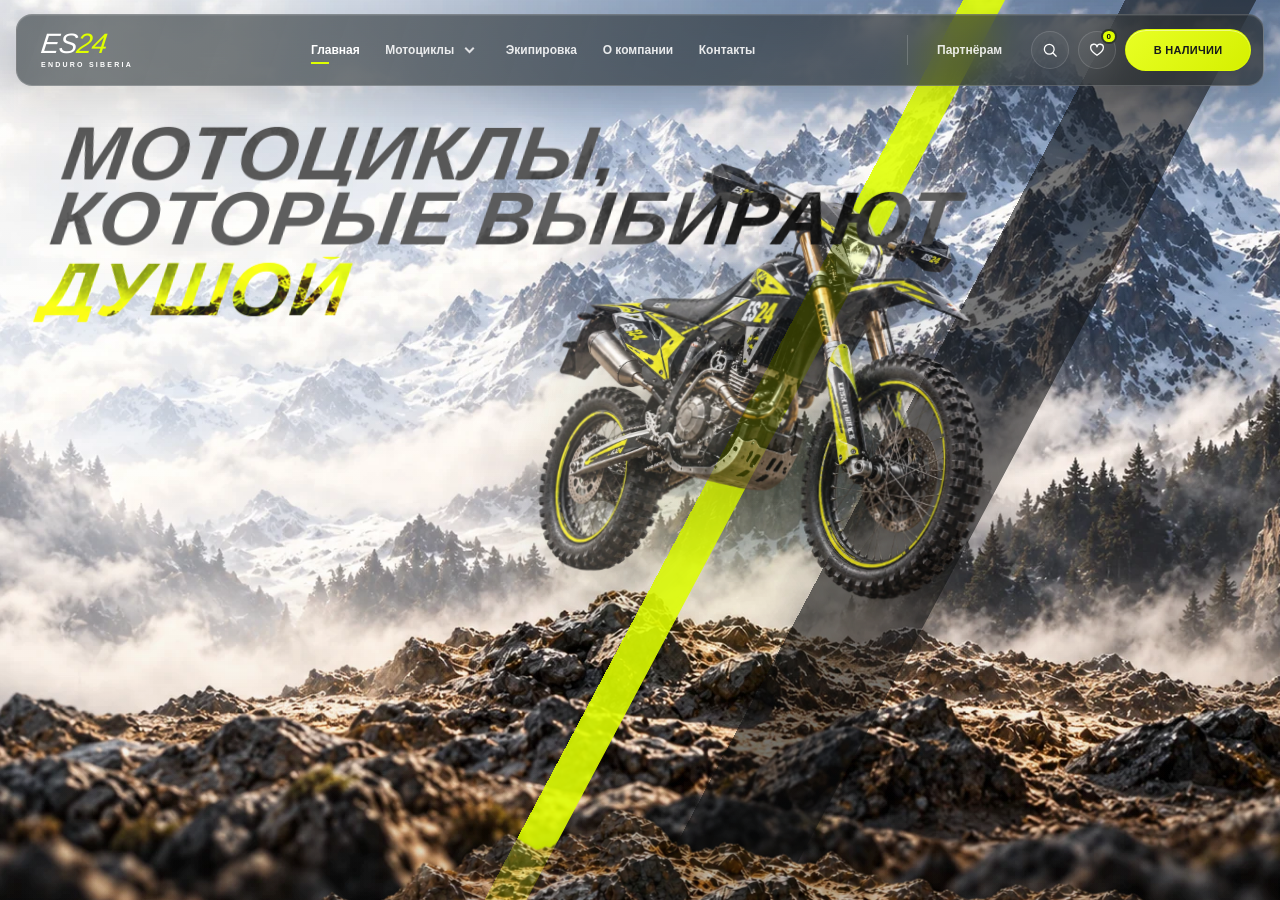
==== commit 309301dc: "webp" ====
--- a/index.html
+++ b/index.html
@@ -1,4 +1,4 @@
-<!doctype html>
+﻿<!doctype html>
 <html lang="ru">
   <head>
     <meta charset="UTF-8" />
@@ -10,8 +10,8 @@
       as="fetch"
       crossorigin="anonymous"
     />
-    <link rel="preload" href="site/img/home-hero.png" as="image" />
-    <link rel="preload" href="site/img/stones4.png" as="image" />
+    <link rel="preload" href="site/img/home-hero.webp" as="image" />
+    <link rel="preload" href="site/img/stones4.webp" as="image" />
     <link rel="preload" href="site/img/mot2.webp" as="image" />
     <link rel="stylesheet" href="site/css/header.min.css" />
     <link rel="stylesheet" href="site/css/home.min.css" />
@@ -37,7 +37,7 @@
         ></div>
 
         <div class="home-hero__ground" aria-hidden="true">
-          <img src="site/img/stones4.png" alt="" />
+          <img src="site/img/stones4.webp" alt="" />
         </div>
 
         <div class="home-hero__manifest" aria-hidden="true">
@@ -98,7 +98,7 @@
             data-home-link
             aria-label="Открыть страницу модели Enduro"
           >
-            <img src="site/img/enduroHome.png" alt="Enduro" />
+            <img src="site/img/enduroHome.webp" alt="Enduro" />
           </a>
           <a
             class="home-hero__item is-next"
@@ -107,7 +107,7 @@
             data-home-link
             aria-label="Открыть демонстрационную страницу Tour Enduro"
           >
-            <img src="site/img/tourenduroHome.png" alt="Tour Enduro" />
+            <img src="site/img/tourenduroHome.webp" alt="Tour Enduro" />
           </a>
           <a
             class="home-hero__item is-hidden"
@@ -116,7 +116,7 @@
             data-home-link
             aria-label="Открыть демонстрационную страницу Pitbike"
           >
-            <img src="site/img/pibikeHome.png" alt="Pitbike" />
+            <img src="site/img/pibikeHome.webp" alt="Pitbike" />
           </a>
           <a
             class="home-hero__item home-hero__item--rider is-hidden"
@@ -125,7 +125,7 @@
             data-home-link
             aria-label="Перейти к экипировке"
           >
-            <img src="site/img/team.png" alt="Экипировка для эндуро" />
+            <img src="site/img/team.webp" alt="Экипировка для эндуро" />
           </a>
           <a
             class="home-hero__item home-hero__item--parts is-prev"
@@ -134,7 +134,7 @@
             data-home-link
             aria-label="Перейти к расходникам"
           >
-            <img src="site/img/rashod.png" alt="Экипировка для эндуро" />
+            <img src="site/img/rashod.webp" alt="Экипировка для эндуро" />
           </a>
         </div>
 
@@ -184,7 +184,7 @@
             id="enduro"
           >
             <span class="home-hero__tab-media"
-              ><img src="site/img/enduroHome.png" alt=""
+              ><img src="site/img/enduroHome.webp" alt=""
             /></span>
             <strong>ЭНДУРО</strong>
           </button>
@@ -195,7 +195,7 @@
             id="tour-enduro"
           >
             <span class="home-hero__tab-media"
-              ><img src="site/img/tourenduroHome.png" alt=""
+              ><img src="site/img/tourenduroHome.webp" alt=""
             /></span>
             <strong>ТУРЭНДУРО</strong>
           </button>
@@ -206,7 +206,7 @@
             id="pitbikes"
           >
             <span class="home-hero__tab-media"
-              ><img src="site/img/pibikeHome.png" alt=""
+              ><img src="site/img/pibikeHome.webp" alt=""
             /></span>
             <strong>ПИТБАЙКИ</strong>
           </button>
@@ -228,7 +228,7 @@
             id="consumables"
           >
             <span class="home-hero__tab-media">
-              <img src="site/img/rashod.png" alt="" />
+              <img src="site/img/rashod.webp" alt="" />
             </span>
             <strong>РАСХОДНИКИ</strong>
           </button>
@@ -242,3 +242,4 @@
     <script src="site/js/home-intro.js"></script>
   </body>
 </html>
+
--- a/site/css/home.min.css
+++ b/site/css/home.min.css
@@ -1 +1 @@
-*{box-sizing:border-box}html{scroll-behavior:smooth}body{margin:0;background:#f7f7f3;color:#0b0c0d;font-family:Arial,Helvetica,sans-serif}button,a{font:inherit}a{color:inherit;text-decoration:none}.home-page{overflow-x:hidden}.home-hero--animating .home-hero__button,.home-hero--animating .home-hero__tab,.home-hero--animating .home-hero__arrow,.home-hero--animating .home-hero__item{pointer-events:none}.home-hero{position:relative;isolation:isolate;width:100%;height:100svh;min-height:720px;overflow:hidden;background:#f7f7f3}.home-hero__background{position:absolute;inset:0;z-index:0;background:url("../img/home-hero.png") center 48%/cover no-repeat;transform-origin:50% 58%;pointer-events:none;will-change:transform}.home-hero::before{content:"";position:absolute;inset:0;z-index:1;pointer-events:none;background:linear-gradient(180deg, rgba(247, 247, 243, 0.08) 0%, rgba(247, 247, 243, 0) 58%, rgba(11, 12, 13, 0.06) 100%),radial-gradient(circle at 57% 54%, rgba(223, 255, 0, 0.09), transparent 26%)}.home-hero::after{content:"";position:absolute;left:0;right:0;bottom:0;z-index:2;height:18%;pointer-events:none;background:linear-gradient(180deg, rgba(11, 12, 13, 0), rgba(11, 12, 13, 0.14))}.home-hero__slash{position:absolute;top:-14%;height:128%;z-index:3;overflow:hidden;transform:skewX(-28deg);transform-origin:center;pointer-events:none}.home-hero__slash--acid{left:80.5%;width:3.3%;background:linear-gradient(rgba(223, 255, 0, 0.88), rgba(223, 255, 0, 0.88));background-blend-mode:multiply}.home-hero__slash--dark{left:69.2%;width:10.2%;background:linear-gradient(rgba(11, 12, 13, 0.55), rgba(11, 12, 13, 0.55));background-blend-mode:multiply}.home-hero__ground{position:absolute;left:0;right:0;bottom:-25%;z-index:6;pointer-events:none;transform-origin:50% 100%}.home-hero__ground img{display:block;width:112%;max-width:none;height:auto;margin-left:-6%;filter:contrast(1.03) saturate(0.96)}.home-hero__manifest{position:absolute;top:14.2%;right:4.8%;z-index:11;display:grid;gap:6px;padding-right:24px;color:rgba(11,12,13,.52);font-size:11px;line-height:1;letter-spacing:.18em;text-align:right}.home-hero__manifest::before{content:"";position:absolute;right:0;top:0;width:1px;height:58px;background:rgba(11,12,13,.24)}.home-hero__manifest::after{content:"";position:absolute;right:17px;bottom:-16px;width:20px;height:3px;background:#dfff00}.home-hero__content{position:absolute;left:4.9%;top:13.4%;z-index:12;width:min(44vw,780px);transition:opacity .24s ease,transform .45s ease}.home-hero.is-changing .home-hero__content{opacity:.12;transform:translateY(12px)}.home-hero__title{display:flex;flex-direction:column;align-items:flex-start;gap:0;margin:0;width:100%;font-family:Impact,Haettenschweiler,"Arial Narrow Bold",sans-serif;font-size:clamp(64px,min(6.15vw,11.2vh),118px);line-height:.86;font-style:italic;font-weight:900;letter-spacing:.01em;text-transform:uppercase;transform:skewX(-8deg) scaleX(1.035);transform-origin:left center}.home-hero__title span,.home-hero__title strong{display:block;width:fit-content;margin-left:-22px;padding:0 22px;white-space:nowrap;color:rgba(0,0,0,0);-webkit-text-fill-color:rgba(0,0,0,0);background-repeat:no-repeat;background-clip:text;-webkit-background-clip:text}.home-hero__title span{background-image:url("../img/home-hero.png");background-size:1450px auto;background-position:28% 46%;filter:grayscale(1) contrast(1.45) brightness(0.34)}.home-hero__title span:nth-of-type(2){background-position:31% 52%}.home-hero__title strong{margin-top:4px;background-image:linear-gradient(rgba(223, 255, 0, 0.88), rgba(223, 255, 0, 0.88)),url("../img/home-hero.png");background-size:auto,1180px auto;background-position:center,38% 69%;background-blend-mode:multiply;filter:saturate(1.3) contrast(1.22) brightness(1.06)}.home-hero__copy{max-width:590px;margin:clamp(14px,1.8vh,22px) 0 0;color:rgba(11,12,13,.67);font-size:clamp(14px,1.05vw,18px);line-height:1.28;font-weight:650}.home-hero__actions{display:flex;align-items:center;gap:12px;margin-top:clamp(16px,2.1vh,26px)}.home-hero__button{min-height:50px;padding:0 26px;border:1px solid rgba(11,12,13,.48);border-radius:4px;display:inline-flex;align-items:center;justify-content:center;background:rgba(247,247,243,.68);color:#0b0c0d;font-size:12px;line-height:1;font-weight:900;letter-spacing:.015em;cursor:pointer;transition:transform .4s cubic-bezier(0.22, 1, 0.36, 1),background .25s ease,border-color .25s ease,box-shadow .25s ease}.home-hero__button:hover{transform:translateY(-3px)}.home-hero__button--primary{border-color:#dfff00;background:#dfff00;box-shadow:0 16px 34px rgba(165,190,0,.18)}.home-hero__button--primary:hover{background:#e5ff35;box-shadow:0 18px 40px rgba(165,190,0,.24)}.home-hero__button--secondary:hover{background:hsla(0,0%,100%,.92);border-color:#0b0c0d}.home-hero__scene{position:absolute;inset:0;z-index:7;pointer-events:none}.home-hero__item{position:absolute;z-index:3;display:block;pointer-events:none;transition:left 1.05s cubic-bezier(0.22, 1, 0.36, 1),right 1.05s cubic-bezier(0.22, 1, 0.36, 1),top 1.05s cubic-bezier(0.22, 1, 0.36, 1),bottom 1.05s cubic-bezier(0.22, 1, 0.36, 1),width 1.05s cubic-bezier(0.22, 1, 0.36, 1),opacity .55s ease,filter .8s ease,transform 1.05s cubic-bezier(0.22, 1, 0.36, 1)}.home-hero__item img{display:block;width:100%;max-width:none;height:auto;filter:drop-shadow(0 30px 38px rgba(11, 12, 13, 0.19))}.home-hero__item.is-main{left:37.5%;top:14.8%;z-index:7;width:35%;opacity:1;filter:none;transform:translate3d(0, 0, 0) scale(1);pointer-events:auto;cursor:pointer}.home-hero__item.is-main:hover{transform:translate3d(0, -6px, 0) scale(1.012)}.home-hero__item.is-prev{left:7.2%;bottom:8.2%;z-index:5;width:min(18vw,310px);opacity:.5;filter:grayscale(0.12) saturate(0.88) blur(0.15px);transform:scale(0.84)}.home-hero__item.is-next{right:4.3%;bottom:8.5%;z-index:5;width:min(18vw,310px);opacity:.55;filter:grayscale(0.08) saturate(0.92) blur(0.15px);transform:scale(0.86)}.home-hero__item.is-hidden{left:51%;bottom:22%;width:min(14vw,230px);opacity:0;filter:blur(7px);transform:translate(-50%, 22px) scale(0.68)}.home-hero__item--rider.is-main{left:44%;top:20%;width:min(35vw,75vh,640px)}.home-hero__item--rider.is-prev,.home-hero__item--rider.is-next{width:min(16vw,260px)}.home-hero__item--parts{height:52vh;min-height:380px}.home-hero__item--parts.is-main{left:43.5%;top:17%;width:min(36vw,640px)}.home-hero__item--parts.is-prev,.home-hero__item--parts.is-next{width:min(16vw,260px);height:min(20vw,260px)}.home-hero__parts-art{position:relative;display:block;width:100%;height:100%;filter:drop-shadow(0 30px 36px rgba(11, 12, 13, 0.2))}.home-hero__tire{position:absolute;display:block;border-radius:50%;border:clamp(22px,2vw,36px) solid #131517;box-shadow:inset 0 0 0 6px #2b2e31,inset 0 0 0 14px #0b0c0d,0 18px 24px rgba(11,12,13,.22)}.home-hero__tire::after{content:"";position:absolute;inset:24%;border-radius:50%;border:12px dashed #53575a}.home-hero__tire--one{width:56%;aspect-ratio:1;left:2%;bottom:4%;transform:rotate(-15deg)}.home-hero__tire--two{width:45%;aspect-ratio:1;right:1%;top:7%;transform:rotate(14deg)}.home-hero__parts-art svg{position:absolute;left:41%;top:26%;width:35%;fill:#dfff00;filter:drop-shadow(0 10px 16px rgba(101, 117, 0, 0.28))}.home-hero__benefits{position:absolute;left:4.7%;bottom:15.8%;z-index:12;display:flex;align-items:center;gap:0;color:#0b0c0d}.home-hero__benefit{min-width:170px;min-height:48px;padding:0 22px;border-left:1px solid rgba(11,12,13,.14);display:flex;align-items:center;gap:11px}.home-hero__benefit:first-child{padding-left:0;border-left:0}.home-hero__benefit svg{width:26px;height:26px;flex:0 0 26px;fill:none;stroke:#0b0c0d;stroke-width:1.7;stroke-linecap:round;stroke-linejoin:round}.home-hero__benefit>span{display:grid;gap:4px}.home-hero__benefit strong{font-size:11px;line-height:1.1;font-weight:900}.home-hero__benefit small{color:rgba(11,12,13,.48);font-size:9px;line-height:1.2}.home-hero__progress{position:absolute;left:50%;bottom:12.8%;z-index:13;display:flex;gap:7px;transform:translateX(-50%)}.home-hero__progress span{width:52px;height:4px;border-radius:999px;background:rgba(11,12,13,.22);transition:width .5s ease,background .35s ease}.home-hero__progress span.is-active{width:68px;background:#dfff00}.home-hero__tabs{position:absolute;left:50%;bottom:2.2%;z-index:14;display:flex;align-items:stretch;gap:3px;width:min(72%,1060px);height:clamp(72px,9vh,86px);padding:5px;overflow:hidden;border:1px solid hsla(0,0%,100%,.18);border-radius:16px;background:linear-gradient(110deg, rgba(71, 79, 83, 0.72), rgba(27, 32, 34, 0.68));box-shadow:inset 0 1px 0 hsla(0,0%,100%,.08),0 14px 36px rgba(0,0,0,.16);backdrop-filter:blur(22px) saturate(1.18);-webkit-backdrop-filter:blur(22px) saturate(1.18);transform:translateX(-50%)}.home-hero__tab{position:relative;flex:1 1 0;min-width:0;display:flex;align-items:center;justify-content:center;gap:12px;padding:5px 15px;overflow:hidden;border:1px solid hsla(0,0%,100%,.1);border-radius:10px;background:linear-gradient(180deg, rgba(255, 255, 255, 0.035), rgba(12, 14, 15, 0.18));color:hsla(0,0%,100%,.94);cursor:pointer;transition:flex-grow .5s cubic-bezier(0.22, 1, 0.36, 1),background .35s ease,border-color .35s ease,border-radius .35s ease,box-shadow .35s ease}.home-hero__tab:hover{border-color:hsla(0,0%,100%,.2);background:hsla(0,0%,100%,.055)}.home-hero__tab:hover .home-hero__tab-media img{transform:scale(1.05)}.home-hero__tab.is-active{z-index:2;flex-grow:1.42;border:2px solid #dfff00;border-radius:17px;background:linear-gradient(115deg, rgba(58, 63, 61, 0.76), rgba(24, 27, 28, 0.78));box-shadow:inset 0 1px 0 hsla(0,0%,100%,.1),inset 0 0 22px rgba(223,255,0,.035),0 8px 24px rgba(0,0,0,.18)}.home-hero__tab-media{position:relative;width:76px;height:60px;flex:0 0 76px;display:grid;place-items:center;overflow:visible;transition:width .5s cubic-bezier(0.22, 1, 0.36, 1),flex-basis .5s cubic-bezier(0.22, 1, 0.36, 1)}.home-hero__tab.is-active .home-hero__tab-media{width:96px;flex-basis:96px}.home-hero__tab-media img{display:block;width:112%;max-width:none;height:100%;object-fit:contain;filter:brightness(0.78) contrast(1.08) saturate(0.9);transition:transform .5s cubic-bezier(0.22, 1, 0.36, 1),filter .35s ease}.home-hero__tab.is-active .home-hero__tab-media img{filter:brightness(1) contrast(1.04) saturate(1.08);transform:scale(1.06)}.home-hero__tab-media--rider img{width:76%;height:100%;object-fit:contain;transform:translateY(5%)}.home-hero__tab strong{position:relative;z-index:2;display:inline-block;padding-bottom:12px;font-size:clamp(10px,.72vw,12px);line-height:1;font-weight:900;letter-spacing:.015em;white-space:nowrap}.home-hero__tab strong::after{content:"";position:absolute;left:0;bottom:1px;width:30px;height:3px;border-radius:999px;background:#dfff00;opacity:0;transform:scaleX(0.45);transform-origin:left center;transition:opacity .28s ease,transform .36s cubic-bezier(0.22, 1, 0.36, 1)}.home-hero__tab.is-active strong::after{opacity:1;transform:scaleX(1)}.home-hero__arrow{position:absolute;top:50.5%;z-index:16;width:54px;height:54px;padding:0;border:1px solid hsla(0,0%,100%,.3);border-radius:50%;background:rgba(20,23,24,.48);backdrop-filter:blur(12px);-webkit-backdrop-filter:blur(12px);cursor:pointer;transition:transform .35s ease,background .3s ease,border-color .3s ease}.home-hero__arrow span{position:absolute;left:50%;top:50%;width:13px;height:13px;border-top:2px solid #fff;border-right:2px solid #fff}.home-hero__arrow:hover{background:rgba(11,12,13,.7);border-color:#dfff00;transform:scale(1.04)}.home-hero__arrow--prev{left:1.8%}.home-hero__arrow--prev span{transform:translate(-38%, -50%) rotate(-135deg)}.home-hero__arrow--next{right:1.8%}.home-hero__arrow--next span{transform:translate(-62%, -50%) rotate(45deg)}@media(max-width: 1440px)and (min-width: 1181px){.home-hero__content{left:4.2%;width:43vw}.home-hero__title{font-size:clamp(58px,min(5.9vw,10.6vh),104px)}.home-hero__item.is-main{left:38.5%;top:15%;width:36%}.home-hero__item.is-prev,.home-hero__item.is-next{width:min(16vw,250px)}.home-hero__benefits{left:4.2%;bottom:16.2%}.home-hero__benefit{min-width:152px;padding:0 17px}.home-hero__tabs{width:min(82%,1060px)}.home-hero__tab{gap:9px;padding-inline:11px}.home-hero__tab-media{width:64px;flex-basis:64px}.home-hero__tab.is-active .home-hero__tab-media{width:76px;flex-basis:76px}}@media(max-width: 1180px)and (min-width: 901px){.home-hero{min-height:680px}.home-hero__content{left:3.8%;top:14.5%;width:45vw}.home-hero__title{font-size:clamp(48px,min(6.25vw,10vh),78px);line-height:.88}.home-hero__copy{max-width:440px;margin-top:13px;font-size:13px}.home-hero__actions{gap:8px;margin-top:15px}.home-hero__button{min-height:46px;padding:0 18px;font-size:10px}.home-hero__item.is-main{left:39%;top:16%;width:37%}.home-hero__item.is-prev{left:5.2%;bottom:10.5%;width:min(14vw,190px)}.home-hero__item.is-next{right:3.5%;bottom:10.5%;width:min(14vw,190px)}.home-hero__item--rider.is-main{left:43%;top:21%;width:min(34vw,520px)}.home-hero__item--parts.is-main{left:42%;top:21%;width:min(34vw,520px)}.home-hero__ground{bottom:-20%}.home-hero__manifest{top:13.5%;right:2.8%;font-size:9px}.home-hero__benefits{left:3.8%;bottom:16.8%}.home-hero__benefit{min-width:132px;min-height:44px;padding:0 13px;gap:8px}.home-hero__benefit svg{width:22px;height:22px;flex-basis:22px}.home-hero__benefit strong{font-size:9px}.home-hero__benefit small{font-size:8px}.home-hero__progress{bottom:14.4%}.home-hero__progress span{width:38px}.home-hero__progress span.is-active{width:52px}.home-hero__tabs{width:92%;height:76px;bottom:2%}.home-hero__tab{gap:7px;padding:4px 8px;border-radius:9px}.home-hero__tab.is-active{flex-grow:1.22;border-radius:14px}.home-hero__tab-media{width:52px;height:52px;flex-basis:52px}.home-hero__tab.is-active .home-hero__tab-media{width:62px;flex-basis:62px}.home-hero__tab strong{padding-bottom:9px;font-size:9px}.home-hero__tab strong::after{width:24px;height:2px}.home-hero__arrow{width:46px;height:46px}.home-hero__arrow--prev{left:1.2%}.home-hero__arrow--next{right:1.2%}}@media(min-width: 901px)and (max-height: 780px){.home-hero{min-height:620px}.home-hero__content{top:12.2%}.home-hero__title{font-size:clamp(48px,min(5.35vw,9.4vh),86px)}.home-hero__copy{margin-top:10px;font-size:13px}.home-hero__actions{margin-top:12px}.home-hero__button{min-height:44px}.home-hero__item.is-main{top:13%;width:33.5%}.home-hero__item--rider.is-main{top:17%;width:min(31vw,500px)}.home-hero__item--parts.is-main{top:18%;width:min(31vw,500px)}.home-hero__ground{bottom:-31%}.home-hero__benefits{bottom:17.3%}.home-hero__progress{bottom:15.2%}.home-hero__tabs{height:70px;bottom:1.8%}.home-hero__tab-media{height:52px}}@media(max-width: 900px){body{min-width:320px}.home-hero{height:max(100svh,860px);min-height:860px;padding:0;overflow:hidden;background:#f7f7f3}.home-hero::before{background:linear-gradient(180deg, rgba(247, 247, 243, 0.22) 0%, rgba(247, 247, 243, 0.06) 46%, rgba(11, 12, 13, 0.03) 70%, rgba(11, 12, 13, 0.2) 100%),radial-gradient(circle at 58% 52%, rgba(223, 255, 0, 0.08), transparent 28%)}.home-hero::after{height:28%;background:linear-gradient(180deg, rgba(11, 12, 13, 0), rgba(11, 12, 13, 0.18))}.home-hero__background{background:linear-gradient(180deg, rgba(247, 247, 243, 0.72) 0%, rgba(247, 247, 243, 0.26) 27%, rgba(247, 247, 243, 0.04) 58%),url("../img/home-hero.png") 58% 50%/cover no-repeat;transform-origin:58% 50%}.home-hero__slash{top:-8%;height:88%}.home-hero__slash--acid{left:72.5%;width:6.8%}.home-hero__slash--dark{left:78%;width:18%}.home-hero__slash--light{display:none}.home-hero__ground{bottom:72px;z-index:6}.home-hero__ground img{width:188%;margin-left:-44%}.home-hero__manifest{top:92px;right:16px;padding-right:16px;font-size:8px;gap:5px}.home-hero__manifest::before{height:48px}.home-hero__manifest::after{right:14px;width:16px}.home-hero__content{position:absolute;left:16px;right:16px;top:96px;z-index:12;width:auto;padding:0}.home-hero__title{width:min(94%,680px);font-size:clamp(42px,10.8vw,72px);line-height:.88;transform:skewX(-7deg) scaleX(1.01);transform-origin:left top}.home-hero__title span,.home-hero__title strong{margin-left:-7px;padding:0 7px;white-space:normal}.home-hero__title span{background-size:920px auto;background-position:31% 44%}.home-hero__title span:nth-of-type(2){background-position:34% 51%}.home-hero__title strong{margin-top:3px;background-size:auto,780px auto;background-position:center,39% 68%}.home-hero__copy{width:min(78vw,390px);max-width:none;margin-top:13px;font-size:13px;line-height:1.3}.home-hero__copy br{display:none}.home-hero__actions{width:min(100%,430px);gap:8px;margin-top:14px}.home-hero__button{min-height:46px;padding:0 17px;font-size:10px}.home-hero__scene{position:absolute;inset:0;z-index:7;height:auto;margin:0}.home-hero__item.is-main{left:50%;top:clamp(350px,43vh,420px);width:min(82vw,560px);transform:translateX(-50%)}.home-hero__item.is-main:hover{transform:translateX(-50%)}.home-hero__item.is-prev,.home-hero__item.is-next,.home-hero__item.is-hidden{opacity:0;pointer-events:none}.home-hero__item--rider.is-main{left:50%;top:clamp(340px,42vh,405px);width:min(76vw,500px)}.home-hero__item--parts.is-main{left:50%;top:clamp(370px,46vh,445px);width:min(84vw,540px);height:auto;min-height:0}.home-hero__benefits{display:none}.home-hero__progress{position:absolute;left:50%;bottom:112px;z-index:14;justify-content:center;margin:0;transform:translateX(-50%)}.home-hero__progress span{width:28px;height:3px}.home-hero__progress span.is-active{width:42px}.home-hero__tabs{position:absolute;left:14px;right:14px;bottom:calc(12px + env(safe-area-inset-bottom));z-index:14;width:auto;height:84px;margin:0;padding:5px;justify-content:flex-start;overflow-x:auto;overflow-y:hidden;border-radius:14px;transform:none;scroll-snap-type:x proximity;overscroll-behavior-x:contain;scrollbar-width:none}.home-hero__tabs::-webkit-scrollbar{display:none}.home-hero__tab{flex:0 0 168px;gap:8px;padding:5px 10px;border-radius:10px;scroll-snap-align:center}.home-hero__tab.is-active{flex:0 0 184px;border-radius:14px}.home-hero__tab-media{width:56px;height:56px;flex-basis:56px}.home-hero__tab.is-active .home-hero__tab-media{width:66px;flex-basis:66px}.home-hero__tab strong{padding-bottom:9px;font-size:9.5px}.home-hero__tab strong::after{width:24px;height:2px}.home-hero__arrow{top:56%;bottom:auto;width:44px;height:44px;z-index:15}.home-hero__arrow--prev{left:12px}.home-hero__arrow--next{right:12px}}@media(max-width: 640px){.home-hero{height:max(100svh,830px);min-height:830px}.home-hero__manifest{display:none}.home-hero__content{left:12px;right:12px;top:86px}.home-hero__title{width:100%;font-size:clamp(38px,10.4vw,58px);line-height:.89}.home-hero__copy{width:min(92%,350px);margin-top:11px;font-size:12px}.home-hero__actions{width:min(100%,350px);display:grid;grid-template-columns:1fr;gap:7px;margin-top:12px}.home-hero__button{width:100%;min-height:43px}.home-hero__item.is-main{top:344px;width:min(88vw,470px)}.home-hero__item--rider.is-main{top:342px;width:min(88vw,440px)}.home-hero__item--parts.is-main{top:370px;width:min(92vw,470px)}.home-hero__ground{bottom:67px}.home-hero__ground img{width:218%;margin-left:-59%}.home-hero__progress{bottom:103px}.home-hero__tabs{left:9px;right:9px;bottom:calc(8px + env(safe-area-inset-bottom));height:78px;padding:4px}.home-hero__tab{flex-basis:150px;gap:6px;padding-inline:8px}.home-hero__tab.is-active{flex-basis:164px}.home-hero__tab-media{width:50px;height:50px;flex-basis:50px}.home-hero__tab.is-active .home-hero__tab-media{width:58px;flex-basis:58px}.home-hero__tab strong{font-size:9px}.home-hero__arrow{top:57%;width:40px;height:40px}.home-hero__arrow span{width:11px;height:11px}}@media(max-width: 420px){.home-hero{height:max(100svh,800px);min-height:800px}.home-hero__content{top:80px;left:10px;right:10px}.home-hero__title{font-size:clamp(35px,10vw,43px);line-height:.9}.home-hero__title span,.home-hero__title strong{margin-left:-5px;padding-inline:5px}.home-hero__copy{width:96%;font-size:11.5px}.home-hero__actions{width:100%;max-width:320px}.home-hero__button{min-height:41px;font-size:9.5px}.home-hero__item.is-main{top:332px;width:90vw}.home-hero__item--rider.is-main{top:335px;width:94vw}.home-hero__item--parts.is-main{top:365px;width:98vw}.home-hero__ground{bottom:62px}.home-hero__ground img{width:232%;margin-left:-66%}.home-hero__progress{bottom:96px;gap:5px}.home-hero__progress span{width:24px}.home-hero__progress span.is-active{width:36px}.home-hero__tabs{height:74px}.home-hero__tab{flex-basis:142px;padding-inline:7px}.home-hero__tab.is-active{flex-basis:154px}.home-hero__tab-media{width:46px;height:46px;flex-basis:46px}.home-hero__tab.is-active .home-hero__tab-media{width:52px;flex-basis:52px}.home-hero__tab strong{font-size:8.5px;padding-bottom:8px}.home-hero__arrow{top:58%;width:38px;height:38px}}@media(max-width: 900px)and (orientation: landscape)and (max-height: 620px){.home-hero{height:max(100svh,560px);min-height:560px}.home-hero__background{background:linear-gradient(90deg, rgba(247, 247, 243, 0.68) 0%, rgba(247, 247, 243, 0.08) 48%),url("../img/home-hero.png") 58% 52%/cover no-repeat}.home-hero__content{left:18px;right:auto;top:72px;width:42%}.home-hero__title{width:100%;font-size:clamp(32px,5.6vw,50px);line-height:.88}.home-hero__copy{width:100%;max-width:300px;margin-top:8px;font-size:11px}.home-hero__actions{width:min(100%,300px);grid-template-columns:1fr 1fr;gap:6px;margin-top:9px}.home-hero__button{min-height:38px;padding-inline:10px;font-size:8px}.home-hero__scene{inset:0}.home-hero__item.is-main{left:65%;top:76px;width:min(50vw,500px)}.home-hero__item--rider.is-main{left:66%;top:92px;width:min(42vw,420px)}.home-hero__item--parts.is-main{left:66%;top:110px;width:min(44vw,440px)}.home-hero__ground{bottom:-12%}.home-hero__ground img{width:140%;margin-left:-20%}.home-hero__manifest,.home-hero__progress{display:none}.home-hero__tabs{left:50%;right:auto;bottom:7px;width:min(88%,860px);height:62px;transform:translateX(-50%)}.home-hero__tab{flex-basis:138px}.home-hero__tab.is-active{flex-basis:150px}.home-hero__tab-media{width:42px;height:42px;flex-basis:42px}.home-hero__tab.is-active .home-hero__tab-media{width:48px;flex-basis:48px}.home-hero__tab strong{font-size:8px;padding-bottom:7px}.home-hero__arrow{top:46%}}@media(hover: none)and (pointer: coarse){.home-hero__button:hover,.home-hero__arrow:hover{transform:none}.home-hero__item.is-main:hover{transform:translate3d(0, 0, 0) scale(1)}}@media(max-width: 900px)and (hover: none)and (pointer: coarse){.home-hero__item.is-main:hover{transform:translateX(-50%)}}+﻿*{box-sizing:border-box}html{scroll-behavior:smooth}body{margin:0;background:#f7f7f3;color:#0b0c0d;font-family:Arial,Helvetica,sans-serif}button,a{font:inherit}a{color:inherit;text-decoration:none}.home-page{overflow-x:hidden}.home-hero--animating .home-hero__button,.home-hero--animating .home-hero__tab,.home-hero--animating .home-hero__arrow,.home-hero--animating .home-hero__item{pointer-events:none}.home-hero{position:relative;isolation:isolate;width:100%;height:100svh;min-height:720px;overflow:hidden;background:#f7f7f3}.home-hero__background{position:absolute;inset:0;z-index:0;background:url("../img/home-hero.webp") center 48%/cover no-repeat;transform-origin:50% 58%;pointer-events:none;will-change:transform}.home-hero::before{content:"";position:absolute;inset:0;z-index:1;pointer-events:none;background:linear-gradient(180deg, rgba(247, 247, 243, 0.08) 0%, rgba(247, 247, 243, 0) 58%, rgba(11, 12, 13, 0.06) 100%),radial-gradient(circle at 57% 54%, rgba(223, 255, 0, 0.09), transparent 26%)}.home-hero::after{content:"";position:absolute;left:0;right:0;bottom:0;z-index:2;height:18%;pointer-events:none;background:linear-gradient(180deg, rgba(11, 12, 13, 0), rgba(11, 12, 13, 0.14))}.home-hero__slash{position:absolute;top:-14%;height:128%;z-index:3;overflow:hidden;transform:skewX(-28deg);transform-origin:center;pointer-events:none}.home-hero__slash--acid{left:80.5%;width:3.3%;background:linear-gradient(rgba(223, 255, 0, 0.88), rgba(223, 255, 0, 0.88));background-blend-mode:multiply}.home-hero__slash--dark{left:69.2%;width:10.2%;background:linear-gradient(rgba(11, 12, 13, 0.55), rgba(11, 12, 13, 0.55));background-blend-mode:multiply}.home-hero__ground{position:absolute;left:0;right:0;bottom:-25%;z-index:6;pointer-events:none;transform-origin:50% 100%}.home-hero__ground img{display:block;width:112%;max-width:none;height:auto;margin-left:-6%;filter:contrast(1.03) saturate(0.96)}.home-hero__manifest{position:absolute;top:14.2%;right:4.8%;z-index:11;display:grid;gap:6px;padding-right:24px;color:rgba(11,12,13,.52);font-size:11px;line-height:1;letter-spacing:.18em;text-align:right}.home-hero__manifest::before{content:"";position:absolute;right:0;top:0;width:1px;height:58px;background:rgba(11,12,13,.24)}.home-hero__manifest::after{content:"";position:absolute;right:17px;bottom:-16px;width:20px;height:3px;background:#dfff00}.home-hero__content{position:absolute;left:4.9%;top:13.4%;z-index:12;width:min(44vw,780px);transition:opacity .24s ease,transform .45s ease}.home-hero.is-changing .home-hero__content{opacity:.12;transform:translateY(12px)}.home-hero__title{display:flex;flex-direction:column;align-items:flex-start;gap:0;margin:0;width:100%;font-family:Impact,Haettenschweiler,"Arial Narrow Bold",sans-serif;font-size:clamp(64px,min(6.15vw,11.2vh),118px);line-height:.86;font-style:italic;font-weight:900;letter-spacing:.01em;text-transform:uppercase;transform:skewX(-8deg) scaleX(1.035);transform-origin:left center}.home-hero__title span,.home-hero__title strong{display:block;width:fit-content;margin-left:-22px;padding:0 22px;white-space:nowrap;color:rgba(0,0,0,0);-webkit-text-fill-color:rgba(0,0,0,0);background-repeat:no-repeat;background-clip:text;-webkit-background-clip:text}.home-hero__title span{background-image:url("../img/home-hero.webp");background-size:1450px auto;background-position:28% 46%;filter:grayscale(1) contrast(1.45) brightness(0.34)}.home-hero__title span:nth-of-type(2){background-position:31% 52%}.home-hero__title strong{margin-top:4px;background-image:linear-gradient(rgba(223, 255, 0, 0.88), rgba(223, 255, 0, 0.88)),url("../img/home-hero.webp");background-size:auto,1180px auto;background-position:center,38% 69%;background-blend-mode:multiply;filter:saturate(1.3) contrast(1.22) brightness(1.06)}.home-hero__copy{max-width:590px;margin:clamp(14px,1.8vh,22px) 0 0;color:rgba(11,12,13,.67);font-size:clamp(14px,1.05vw,18px);line-height:1.28;font-weight:650}.home-hero__actions{display:flex;align-items:center;gap:12px;margin-top:clamp(16px,2.1vh,26px)}.home-hero__button{min-height:50px;padding:0 26px;border:1px solid rgba(11,12,13,.48);border-radius:4px;display:inline-flex;align-items:center;justify-content:center;background:rgba(247,247,243,.68);color:#0b0c0d;font-size:12px;line-height:1;font-weight:900;letter-spacing:.015em;cursor:pointer;transition:transform .4s cubic-bezier(0.22, 1, 0.36, 1),background .25s ease,border-color .25s ease,box-shadow .25s ease}.home-hero__button:hover{transform:translateY(-3px)}.home-hero__button--primary{border-color:#dfff00;background:#dfff00;box-shadow:0 16px 34px rgba(165,190,0,.18)}.home-hero__button--primary:hover{background:#e5ff35;box-shadow:0 18px 40px rgba(165,190,0,.24)}.home-hero__button--secondary:hover{background:hsla(0,0%,100%,.92);border-color:#0b0c0d}.home-hero__scene{position:absolute;inset:0;z-index:7;pointer-events:none}.home-hero__item{position:absolute;z-index:3;display:block;pointer-events:none;transition:left 1.05s cubic-bezier(0.22, 1, 0.36, 1),right 1.05s cubic-bezier(0.22, 1, 0.36, 1),top 1.05s cubic-bezier(0.22, 1, 0.36, 1),bottom 1.05s cubic-bezier(0.22, 1, 0.36, 1),width 1.05s cubic-bezier(0.22, 1, 0.36, 1),opacity .55s ease,filter .8s ease,transform 1.05s cubic-bezier(0.22, 1, 0.36, 1)}.home-hero__item img{display:block;width:100%;max-width:none;height:auto;filter:drop-shadow(0 30px 38px rgba(11, 12, 13, 0.19))}.home-hero__item.is-main{left:37.5%;top:14.8%;z-index:7;width:35%;opacity:1;filter:none;transform:translate3d(0, 0, 0) scale(1);pointer-events:auto;cursor:pointer}.home-hero__item.is-main:hover{transform:translate3d(0, -6px, 0) scale(1.012)}.home-hero__item.is-prev{left:7.2%;bottom:8.2%;z-index:5;width:min(18vw,310px);opacity:.5;filter:grayscale(0.12) saturate(0.88) blur(0.15px);transform:scale(0.84)}.home-hero__item.is-next{right:4.3%;bottom:8.5%;z-index:5;width:min(18vw,310px);opacity:.55;filter:grayscale(0.08) saturate(0.92) blur(0.15px);transform:scale(0.86)}.home-hero__item.is-hidden{left:51%;bottom:22%;width:min(14vw,230px);opacity:0;filter:blur(7px);transform:translate(-50%, 22px) scale(0.68)}.home-hero__item--rider.is-main{left:44%;top:20%;width:min(35vw,75vh,640px)}.home-hero__item--rider.is-prev,.home-hero__item--rider.is-next{width:min(16vw,260px)}.home-hero__item--parts{height:52vh;min-height:380px}.home-hero__item--parts.is-main{left:43.5%;top:17%;width:min(36vw,640px)}.home-hero__item--parts.is-prev,.home-hero__item--parts.is-next{width:min(16vw,260px);height:min(20vw,260px)}.home-hero__parts-art{position:relative;display:block;width:100%;height:100%;filter:drop-shadow(0 30px 36px rgba(11, 12, 13, 0.2))}.home-hero__tire{position:absolute;display:block;border-radius:50%;border:clamp(22px,2vw,36px) solid #131517;box-shadow:inset 0 0 0 6px #2b2e31,inset 0 0 0 14px #0b0c0d,0 18px 24px rgba(11,12,13,.22)}.home-hero__tire::after{content:"";position:absolute;inset:24%;border-radius:50%;border:12px dashed #53575a}.home-hero__tire--one{width:56%;aspect-ratio:1;left:2%;bottom:4%;transform:rotate(-15deg)}.home-hero__tire--two{width:45%;aspect-ratio:1;right:1%;top:7%;transform:rotate(14deg)}.home-hero__parts-art svg{position:absolute;left:41%;top:26%;width:35%;fill:#dfff00;filter:drop-shadow(0 10px 16px rgba(101, 117, 0, 0.28))}.home-hero__benefits{position:absolute;left:4.7%;bottom:15.8%;z-index:12;display:flex;align-items:center;gap:0;color:#0b0c0d}.home-hero__benefit{min-width:170px;min-height:48px;padding:0 22px;border-left:1px solid rgba(11,12,13,.14);display:flex;align-items:center;gap:11px}.home-hero__benefit:first-child{padding-left:0;border-left:0}.home-hero__benefit svg{width:26px;height:26px;flex:0 0 26px;fill:none;stroke:#0b0c0d;stroke-width:1.7;stroke-linecap:round;stroke-linejoin:round}.home-hero__benefit>span{display:grid;gap:4px}.home-hero__benefit strong{font-size:11px;line-height:1.1;font-weight:900}.home-hero__benefit small{color:rgba(11,12,13,.48);font-size:9px;line-height:1.2}.home-hero__progress{position:absolute;left:50%;bottom:12.8%;z-index:13;display:flex;gap:7px;transform:translateX(-50%)}.home-hero__progress span{width:52px;height:4px;border-radius:999px;background:rgba(11,12,13,.22);transition:width .5s ease,background .35s ease}.home-hero__progress span.is-active{width:68px;background:#dfff00}.home-hero__tabs{position:absolute;left:50%;bottom:2.2%;z-index:14;display:flex;align-items:stretch;gap:3px;width:min(72%,1060px);height:clamp(72px,9vh,86px);padding:5px;overflow:hidden;border:1px solid hsla(0,0%,100%,.18);border-radius:16px;background:linear-gradient(110deg, rgba(71, 79, 83, 0.72), rgba(27, 32, 34, 0.68));box-shadow:inset 0 1px 0 hsla(0,0%,100%,.08),0 14px 36px rgba(0,0,0,.16);backdrop-filter:blur(22px) saturate(1.18);-webkit-backdrop-filter:blur(22px) saturate(1.18);transform:translateX(-50%)}.home-hero__tab{position:relative;flex:1 1 0;min-width:0;display:flex;align-items:center;justify-content:center;gap:12px;padding:5px 15px;overflow:hidden;border:1px solid hsla(0,0%,100%,.1);border-radius:10px;background:linear-gradient(180deg, rgba(255, 255, 255, 0.035), rgba(12, 14, 15, 0.18));color:hsla(0,0%,100%,.94);cursor:pointer;transition:flex-grow .5s cubic-bezier(0.22, 1, 0.36, 1),background .35s ease,border-color .35s ease,border-radius .35s ease,box-shadow .35s ease}.home-hero__tab:hover{border-color:hsla(0,0%,100%,.2);background:hsla(0,0%,100%,.055)}.home-hero__tab:hover .home-hero__tab-media img{transform:scale(1.05)}.home-hero__tab.is-active{z-index:2;flex-grow:1.42;border:2px solid #dfff00;border-radius:17px;background:linear-gradient(115deg, rgba(58, 63, 61, 0.76), rgba(24, 27, 28, 0.78));box-shadow:inset 0 1px 0 hsla(0,0%,100%,.1),inset 0 0 22px rgba(223,255,0,.035),0 8px 24px rgba(0,0,0,.18)}.home-hero__tab-media{position:relative;width:76px;height:60px;flex:0 0 76px;display:grid;place-items:center;overflow:visible;transition:width .5s cubic-bezier(0.22, 1, 0.36, 1),flex-basis .5s cubic-bezier(0.22, 1, 0.36, 1)}.home-hero__tab.is-active .home-hero__tab-media{width:96px;flex-basis:96px}.home-hero__tab-media img{display:block;width:112%;max-width:none;height:100%;object-fit:contain;filter:brightness(0.78) contrast(1.08) saturate(0.9);transition:transform .5s cubic-bezier(0.22, 1, 0.36, 1),filter .35s ease}.home-hero__tab.is-active .home-hero__tab-media img{filter:brightness(1) contrast(1.04) saturate(1.08);transform:scale(1.06)}.home-hero__tab-media--rider img{width:76%;height:100%;object-fit:contain;transform:translateY(5%)}.home-hero__tab strong{position:relative;z-index:2;display:inline-block;padding-bottom:12px;font-size:clamp(10px,.72vw,12px);line-height:1;font-weight:900;letter-spacing:.015em;white-space:nowrap}.home-hero__tab strong::after{content:"";position:absolute;left:0;bottom:1px;width:30px;height:3px;border-radius:999px;background:#dfff00;opacity:0;transform:scaleX(0.45);transform-origin:left center;transition:opacity .28s ease,transform .36s cubic-bezier(0.22, 1, 0.36, 1)}.home-hero__tab.is-active strong::after{opacity:1;transform:scaleX(1)}.home-hero__arrow{position:absolute;top:50.5%;z-index:16;width:54px;height:54px;padding:0;border:1px solid hsla(0,0%,100%,.3);border-radius:50%;background:rgba(20,23,24,.48);backdrop-filter:blur(12px);-webkit-backdrop-filter:blur(12px);cursor:pointer;transition:transform .35s ease,background .3s ease,border-color .3s ease}.home-hero__arrow span{position:absolute;left:50%;top:50%;width:13px;height:13px;border-top:2px solid #fff;border-right:2px solid #fff}.home-hero__arrow:hover{background:rgba(11,12,13,.7);border-color:#dfff00;transform:scale(1.04)}.home-hero__arrow--prev{left:1.8%}.home-hero__arrow--prev span{transform:translate(-38%, -50%) rotate(-135deg)}.home-hero__arrow--next{right:1.8%}.home-hero__arrow--next span{transform:translate(-62%, -50%) rotate(45deg)}@media(max-width: 1440px)and (min-width: 1181px){.home-hero__content{left:4.2%;width:43vw}.home-hero__title{font-size:clamp(58px,min(5.9vw,10.6vh),104px)}.home-hero__item.is-main{left:38.5%;top:15%;width:36%}.home-hero__item.is-prev,.home-hero__item.is-next{width:min(16vw,250px)}.home-hero__benefits{left:4.2%;bottom:16.2%}.home-hero__benefit{min-width:152px;padding:0 17px}.home-hero__tabs{width:min(82%,1060px)}.home-hero__tab{gap:9px;padding-inline:11px}.home-hero__tab-media{width:64px;flex-basis:64px}.home-hero__tab.is-active .home-hero__tab-media{width:76px;flex-basis:76px}}@media(max-width: 1180px)and (min-width: 901px){.home-hero{min-height:680px}.home-hero__content{left:3.8%;top:14.5%;width:45vw}.home-hero__title{font-size:clamp(48px,min(6.25vw,10vh),78px);line-height:.88}.home-hero__copy{max-width:440px;margin-top:13px;font-size:13px}.home-hero__actions{gap:8px;margin-top:15px}.home-hero__button{min-height:46px;padding:0 18px;font-size:10px}.home-hero__item.is-main{left:39%;top:16%;width:37%}.home-hero__item.is-prev{left:5.2%;bottom:10.5%;width:min(14vw,190px)}.home-hero__item.is-next{right:3.5%;bottom:10.5%;width:min(14vw,190px)}.home-hero__item--rider.is-main{left:43%;top:21%;width:min(34vw,520px)}.home-hero__item--parts.is-main{left:42%;top:21%;width:min(34vw,520px)}.home-hero__ground{bottom:-20%}.home-hero__manifest{top:13.5%;right:2.8%;font-size:9px}.home-hero__benefits{left:3.8%;bottom:16.8%}.home-hero__benefit{min-width:132px;min-height:44px;padding:0 13px;gap:8px}.home-hero__benefit svg{width:22px;height:22px;flex-basis:22px}.home-hero__benefit strong{font-size:9px}.home-hero__benefit small{font-size:8px}.home-hero__progress{bottom:14.4%}.home-hero__progress span{width:38px}.home-hero__progress span.is-active{width:52px}.home-hero__tabs{width:92%;height:76px;bottom:2%}.home-hero__tab{gap:7px;padding:4px 8px;border-radius:9px}.home-hero__tab.is-active{flex-grow:1.22;border-radius:14px}.home-hero__tab-media{width:52px;height:52px;flex-basis:52px}.home-hero__tab.is-active .home-hero__tab-media{width:62px;flex-basis:62px}.home-hero__tab strong{padding-bottom:9px;font-size:9px}.home-hero__tab strong::after{width:24px;height:2px}.home-hero__arrow{width:46px;height:46px}.home-hero__arrow--prev{left:1.2%}.home-hero__arrow--next{right:1.2%}}@media(min-width: 901px)and (max-height: 780px){.home-hero{min-height:620px}.home-hero__content{top:12.2%}.home-hero__title{font-size:clamp(48px,min(5.35vw,9.4vh),86px)}.home-hero__copy{margin-top:10px;font-size:13px}.home-hero__actions{margin-top:12px}.home-hero__button{min-height:44px}.home-hero__item.is-main{top:13%;width:33.5%}.home-hero__item--rider.is-main{top:17%;width:min(31vw,500px)}.home-hero__item--parts.is-main{top:18%;width:min(31vw,500px)}.home-hero__ground{bottom:-31%}.home-hero__benefits{bottom:17.3%}.home-hero__progress{bottom:15.2%}.home-hero__tabs{height:70px;bottom:1.8%}.home-hero__tab-media{height:52px}}@media(max-width: 900px){body{min-width:320px}.home-hero{height:max(100svh,860px);min-height:860px;padding:0;overflow:hidden;background:#f7f7f3}.home-hero::before{background:linear-gradient(180deg, rgba(247, 247, 243, 0.22) 0%, rgba(247, 247, 243, 0.06) 46%, rgba(11, 12, 13, 0.03) 70%, rgba(11, 12, 13, 0.2) 100%),radial-gradient(circle at 58% 52%, rgba(223, 255, 0, 0.08), transparent 28%)}.home-hero::after{height:28%;background:linear-gradient(180deg, rgba(11, 12, 13, 0), rgba(11, 12, 13, 0.18))}.home-hero__background{background:linear-gradient(180deg, rgba(247, 247, 243, 0.72) 0%, rgba(247, 247, 243, 0.26) 27%, rgba(247, 247, 243, 0.04) 58%),url("../img/home-hero.webp") 58% 50%/cover no-repeat;transform-origin:58% 50%}.home-hero__slash{top:-8%;height:88%}.home-hero__slash--acid{left:72.5%;width:6.8%}.home-hero__slash--dark{left:78%;width:18%}.home-hero__slash--light{display:none}.home-hero__ground{bottom:72px;z-index:6}.home-hero__ground img{width:188%;margin-left:-44%}.home-hero__manifest{top:92px;right:16px;padding-right:16px;font-size:8px;gap:5px}.home-hero__manifest::before{height:48px}.home-hero__manifest::after{right:14px;width:16px}.home-hero__content{position:absolute;left:16px;right:16px;top:96px;z-index:12;width:auto;padding:0}.home-hero__title{width:min(94%,680px);font-size:clamp(42px,10.8vw,72px);line-height:.88;transform:skewX(-7deg) scaleX(1.01);transform-origin:left top}.home-hero__title span,.home-hero__title strong{margin-left:-7px;padding:0 7px;white-space:normal}.home-hero__title span{background-size:920px auto;background-position:31% 44%}.home-hero__title span:nth-of-type(2){background-position:34% 51%}.home-hero__title strong{margin-top:3px;background-size:auto,780px auto;background-position:center,39% 68%}.home-hero__copy{width:min(78vw,390px);max-width:none;margin-top:13px;font-size:13px;line-height:1.3}.home-hero__copy br{display:none}.home-hero__actions{width:min(100%,430px);gap:8px;margin-top:14px}.home-hero__button{min-height:46px;padding:0 17px;font-size:10px}.home-hero__scene{position:absolute;inset:0;z-index:7;height:auto;margin:0}.home-hero__item.is-main{left:50%;top:clamp(350px,43vh,420px);width:min(82vw,560px);transform:translateX(-50%)}.home-hero__item.is-main:hover{transform:translateX(-50%)}.home-hero__item.is-prev,.home-hero__item.is-next,.home-hero__item.is-hidden{opacity:0;pointer-events:none}.home-hero__item--rider.is-main{left:50%;top:clamp(340px,42vh,405px);width:min(76vw,500px)}.home-hero__item--parts.is-main{left:50%;top:clamp(370px,46vh,445px);width:min(84vw,540px);height:auto;min-height:0}.home-hero__benefits{display:none}.home-hero__progress{position:absolute;left:50%;bottom:112px;z-index:14;justify-content:center;margin:0;transform:translateX(-50%)}.home-hero__progress span{width:28px;height:3px}.home-hero__progress span.is-active{width:42px}.home-hero__tabs{position:absolute;left:14px;right:14px;bottom:calc(12px + env(safe-area-inset-bottom));z-index:14;width:auto;height:84px;margin:0;padding:5px;justify-content:flex-start;overflow-x:auto;overflow-y:hidden;border-radius:14px;transform:none;scroll-snap-type:x proximity;overscroll-behavior-x:contain;scrollbar-width:none}.home-hero__tabs::-webkit-scrollbar{display:none}.home-hero__tab{flex:0 0 168px;gap:8px;padding:5px 10px;border-radius:10px;scroll-snap-align:center}.home-hero__tab.is-active{flex:0 0 184px;border-radius:14px}.home-hero__tab-media{width:56px;height:56px;flex-basis:56px}.home-hero__tab.is-active .home-hero__tab-media{width:66px;flex-basis:66px}.home-hero__tab strong{padding-bottom:9px;font-size:9.5px}.home-hero__tab strong::after{width:24px;height:2px}.home-hero__arrow{top:56%;bottom:auto;width:44px;height:44px;z-index:15}.home-hero__arrow--prev{left:12px}.home-hero__arrow--next{right:12px}}@media(max-width: 640px){.home-hero{height:max(100svh,830px);min-height:830px}.home-hero__manifest{display:none}.home-hero__content{left:12px;right:12px;top:86px}.home-hero__title{width:100%;font-size:clamp(38px,10.4vw,58px);line-height:.89}.home-hero__copy{width:min(92%,350px);margin-top:11px;font-size:12px}.home-hero__actions{width:min(100%,350px);display:grid;grid-template-columns:1fr;gap:7px;margin-top:12px}.home-hero__button{width:100%;min-height:43px}.home-hero__item.is-main{top:344px;width:min(88vw,470px)}.home-hero__item--rider.is-main{top:342px;width:min(88vw,440px)}.home-hero__item--parts.is-main{top:370px;width:min(92vw,470px)}.home-hero__ground{bottom:67px}.home-hero__ground img{width:218%;margin-left:-59%}.home-hero__progress{bottom:103px}.home-hero__tabs{left:9px;right:9px;bottom:calc(8px + env(safe-area-inset-bottom));height:78px;padding:4px}.home-hero__tab{flex-basis:150px;gap:6px;padding-inline:8px}.home-hero__tab.is-active{flex-basis:164px}.home-hero__tab-media{width:50px;height:50px;flex-basis:50px}.home-hero__tab.is-active .home-hero__tab-media{width:58px;flex-basis:58px}.home-hero__tab strong{font-size:9px}.home-hero__arrow{top:57%;width:40px;height:40px}.home-hero__arrow span{width:11px;height:11px}}@media(max-width: 420px){.home-hero{height:max(100svh,800px);min-height:800px}.home-hero__content{top:80px;left:10px;right:10px}.home-hero__title{font-size:clamp(35px,10vw,43px);line-height:.9}.home-hero__title span,.home-hero__title strong{margin-left:-5px;padding-inline:5px}.home-hero__copy{width:96%;font-size:11.5px}.home-hero__actions{width:100%;max-width:320px}.home-hero__button{min-height:41px;font-size:9.5px}.home-hero__item.is-main{top:332px;width:90vw}.home-hero__item--rider.is-main{top:335px;width:94vw}.home-hero__item--parts.is-main{top:365px;width:98vw}.home-hero__ground{bottom:62px}.home-hero__ground img{width:232%;margin-left:-66%}.home-hero__progress{bottom:96px;gap:5px}.home-hero__progress span{width:24px}.home-hero__progress span.is-active{width:36px}.home-hero__tabs{height:74px}.home-hero__tab{flex-basis:142px;padding-inline:7px}.home-hero__tab.is-active{flex-basis:154px}.home-hero__tab-media{width:46px;height:46px;flex-basis:46px}.home-hero__tab.is-active .home-hero__tab-media{width:52px;flex-basis:52px}.home-hero__tab strong{font-size:8.5px;padding-bottom:8px}.home-hero__arrow{top:58%;width:38px;height:38px}}@media(max-width: 900px)and (orientation: landscape)and (max-height: 620px){.home-hero{height:max(100svh,560px);min-height:560px}.home-hero__background{background:linear-gradient(90deg, rgba(247, 247, 243, 0.68) 0%, rgba(247, 247, 243, 0.08) 48%),url("../img/home-hero.webp") 58% 52%/cover no-repeat}.home-hero__content{left:18px;right:auto;top:72px;width:42%}.home-hero__title{width:100%;font-size:clamp(32px,5.6vw,50px);line-height:.88}.home-hero__copy{width:100%;max-width:300px;margin-top:8px;font-size:11px}.home-hero__actions{width:min(100%,300px);grid-template-columns:1fr 1fr;gap:6px;margin-top:9px}.home-hero__button{min-height:38px;padding-inline:10px;font-size:8px}.home-hero__scene{inset:0}.home-hero__item.is-main{left:65%;top:76px;width:min(50vw,500px)}.home-hero__item--rider.is-main{left:66%;top:92px;width:min(42vw,420px)}.home-hero__item--parts.is-main{left:66%;top:110px;width:min(44vw,440px)}.home-hero__ground{bottom:-12%}.home-hero__ground img{width:140%;margin-left:-20%}.home-hero__manifest,.home-hero__progress{display:none}.home-hero__tabs{left:50%;right:auto;bottom:7px;width:min(88%,860px);height:62px;transform:translateX(-50%)}.home-hero__tab{flex-basis:138px}.home-hero__tab.is-active{flex-basis:150px}.home-hero__tab-media{width:42px;height:42px;flex-basis:42px}.home-hero__tab.is-active .home-hero__tab-media{width:48px;flex-basis:48px}.home-hero__tab strong{font-size:8px;padding-bottom:7px}.home-hero__arrow{top:46%}}@media(hover: none)and (pointer: coarse){.home-hero__button:hover,.home-hero__arrow:hover{transform:none}.home-hero__item.is-main:hover{transform:translate3d(0, 0, 0) scale(1)}}@media(max-width: 900px)and (hover: none)and (pointer: coarse){.home-hero__item.is-main:hover{transform:translateX(-50%)}}
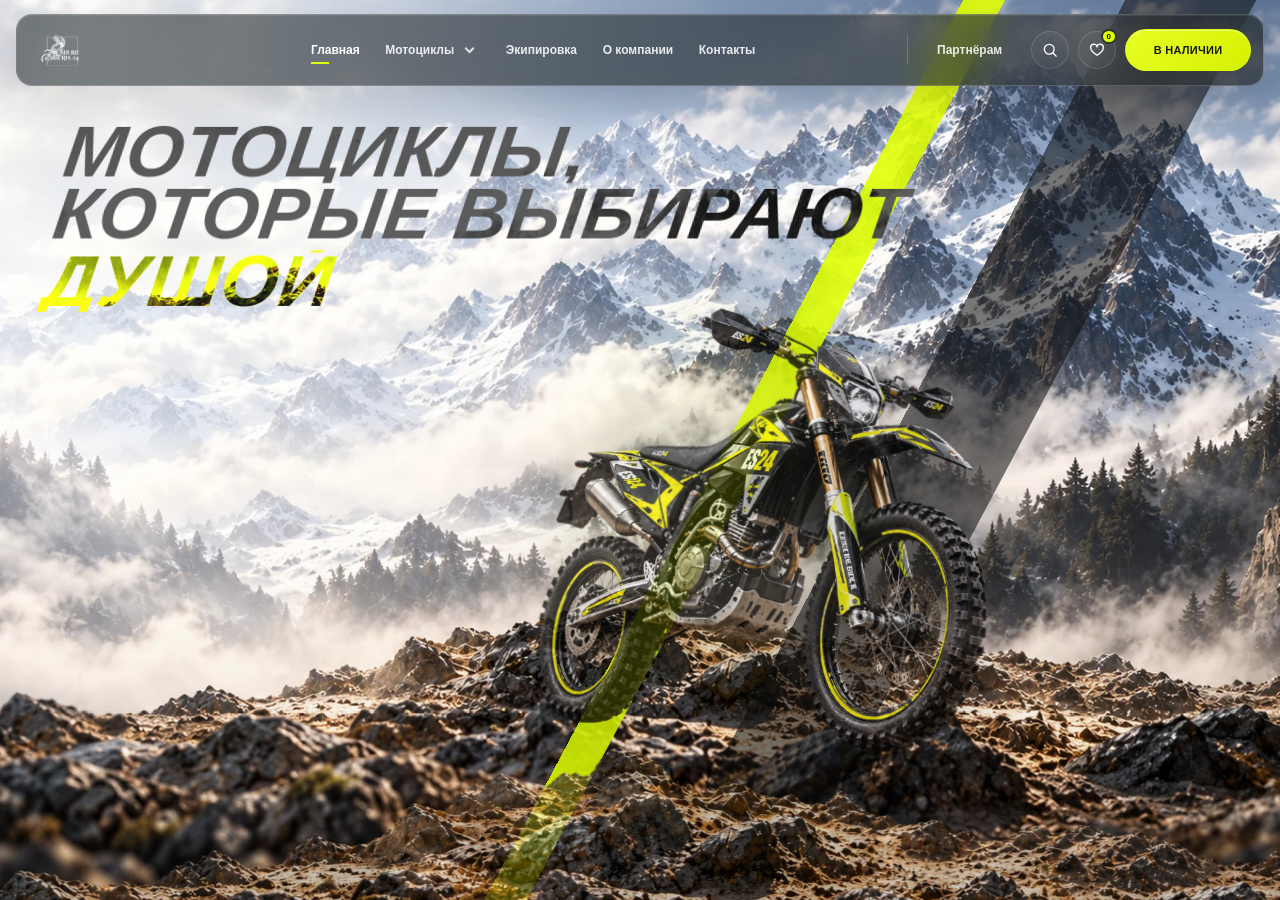
==== commit ba1b6e5a: "главная - адаптивы" ====
--- a/index.html
+++ b/index.html
@@ -107,7 +107,8 @@
             data-home-link
             aria-label="Открыть демонстрационную страницу Tour Enduro"
           >
-            <img src="site/img/tourenduroHome.webp" alt="Tour Enduro" />
+            <!-- <img src="site/img/tourenduroHome.webp" alt="Tour Enduro" /> -->
+            <img src="site/img/tour-enduro.webp" alt="Tour Enduro" />
           </a>
           <a
             class="home-hero__item is-hidden"
@@ -195,7 +196,9 @@
             id="tour-enduro"
           >
             <span class="home-hero__tab-media"
-              ><img src="site/img/tourenduroHome.webp" alt=""
+              >
+              <!-- <img src="site/img/tourenduroHome.webp" alt="" -->
+              ><img src="site/img/tour-enduro.png" alt=""
             /></span>
             <strong>ТУРЭНДУРО</strong>
           </button>
--- a/site/css/header.min.css
+++ b/site/css/header.min.css
@@ -1 +1 @@
-.site-header-slot{position:relative;z-index:1000}.site-header{position:fixed;top:14px;left:16px;right:16px;z-index:1000;width:auto;max-width:1720px;margin:0 auto;opacity:0;transition:top .46s cubic-bezier(0.22, 1, 0.36, 1),opacity .34s ease;pointer-events:none}.site-header--ready{opacity:1;pointer-events:auto}.site-header--hidden{top:-96px;opacity:0;pointer-events:none}.site-header__bar,.site-header__search,.site-header__mobile-panel{border:1px solid hsla(0,0%,100%,.18);background:linear-gradient(110deg, rgba(71, 79, 83, 0.72), rgba(27, 32, 34, 0.64));box-shadow:inset 0 1px 0 hsla(0,0%,100%,.08),0 14px 36px rgba(0,0,0,.12);backdrop-filter:blur(22px) saturate(1.18);-webkit-backdrop-filter:blur(22px) saturate(1.18)}.site-header__bar{min-height:68px;padding:8px 12px 8px 24px;display:grid;grid-template-columns:auto minmax(0, 1fr) auto auto auto;align-items:center;gap:clamp(18px,2.25vw,42px);border-radius:16px;transition:min-height .36s cubic-bezier(0.22, 1, 0.36, 1),background-color .36s ease,box-shadow .36s ease}.site-header--scrolled .site-header__bar{min-height:62px;background:linear-gradient(110deg, rgba(60, 67, 71, 0.84), rgba(25, 29, 31, 0.82));box-shadow:inset 0 1px 0 hsla(0,0%,100%,.1),0 16px 42px rgba(0,0,0,.18)}.site-header__logo{min-width:118px;display:inline-flex;flex-direction:column;align-items:flex-start;color:#fff;transition:transform .3s cubic-bezier(0.22, 1, 0.36, 1)}.site-header__logo:hover{transform:translateY(-1px)}.site-header__logo-main{display:flex;align-items:baseline;font-family:Impact,Haettenschweiler,"Arial Narrow Bold",sans-serif;font-size:28px;line-height:.86;font-style:italic;letter-spacing:-0.025em;transform:skewX(-7deg)}.site-header__logo-main strong{color:#dfff00;font-weight:inherit}.site-header__logo-sub{margin-top:5px;font-size:7px;line-height:1;font-weight:700;letter-spacing:.32em}.site-header__nav{min-width:0;display:flex;align-items:center;justify-content:center;gap:clamp(17px,2vw,34px)}.site-header__nav-item{position:relative}.site-header__nav-catalog-trigger{display:flex;align-items:center;gap:4px}.site-header__nav-link,.site-header__partner{position:relative;padding:21px 0;color:hsla(0,0%,100%,.88);font-size:12px;line-height:1;font-weight:600;white-space:nowrap;transition:color .28s ease}.site-header__nav-link::after,.site-header__partner::after{content:"";position:absolute;left:0;bottom:13px;width:18px;height:2px;background:#dfff00;transform:scaleX(0);transform-origin:left center;transition:transform .3s cubic-bezier(0.22, 1, 0.36, 1)}.site-header__nav-link:hover,.site-header__nav-link:focus-visible,.site-header__nav-link.is-active,.site-header__nav-link[aria-current=page],.site-header__partner:hover,.site-header__partner:focus-visible,.site-header__partner.is-active,.site-header__partner[aria-current=page]{color:#fff}.site-header__nav-link:hover::after,.site-header__nav-link:focus-visible::after,.site-header__nav-link.is-active::after,.site-header__nav-link[aria-current=page]::after,.site-header__partner:hover::after,.site-header__partner:focus-visible::after,.site-header__partner.is-active::after,.site-header__partner[aria-current=page]::after{transform:scaleX(1)}.site-header__catalog-toggle{width:22px;height:34px;padding:0;display:grid;place-items:center;border:0;background:rgba(0,0,0,0);cursor:pointer}.site-header__catalog-toggle span{width:7px;height:7px;border-right:2px solid hsla(0,0%,100%,.8);border-bottom:2px solid hsla(0,0%,100%,.8);transform:translateY(-2px) rotate(45deg);transition:transform .28s cubic-bezier(0.22, 1, 0.36, 1)}.site-header__catalog{position:absolute;top:calc(100% - 4px);left:-20px;z-index:4;width:306px;padding:8px;border:1px solid hsla(0,0%,100%,.18);border-radius:14px;background:rgba(34,40,43,.88);box-shadow:inset 0 1px 0 hsla(0,0%,100%,.08),0 20px 50px rgba(0,0,0,.24);backdrop-filter:blur(24px) saturate(1.16);-webkit-backdrop-filter:blur(24px) saturate(1.16);opacity:0;visibility:hidden;transform:translateY(-8px) scale(0.985);transform-origin:top left;pointer-events:none;transition:opacity .26s ease,visibility .26s ease,transform .32s cubic-bezier(0.22, 1, 0.36, 1)}.site-header__nav-item--catalog:hover .site-header__catalog,.site-header__nav-item--catalog:focus-within .site-header__catalog,.site-header__nav-item--catalog.is-open .site-header__catalog{opacity:1;visibility:visible;transform:translateY(0) scale(1);pointer-events:auto}.site-header__nav-item--catalog:hover .site-header__catalog-toggle span,.site-header__nav-item--catalog:focus-within .site-header__catalog-toggle span,.site-header__nav-item--catalog.is-open .site-header__catalog-toggle span{transform:translateY(2px) rotate(225deg)}.site-header__catalog-card{padding:8px 10px;display:grid;grid-template-columns:70px 1fr;align-items:center;gap:12px;border-radius:10px;transition:background-color .28s ease,transform .28s cubic-bezier(0.22, 1, 0.36, 1)}.site-header__catalog-card:hover,.site-header__catalog-card:focus-visible{background:hsla(0,0%,100%,.08);transform:translateX(2px)}.site-header__catalog-media{height:48px;display:grid;place-items:center;overflow:hidden;border-radius:8px;background:radial-gradient(circle at 50% 70%, rgba(223, 255, 0, 0.16), transparent 60%),hsla(0,0%,100%,.035)}.site-header__catalog-media img{width:82px;max-width:none;transform:translate(-2px, 0) rotate(-2deg)}.site-header__catalog-media--pit img{width:76px;transform:translate(4px, 2px) rotate(2deg) scale(0.94)}.site-header__catalog-copy{min-width:0;display:flex;flex-direction:column;gap:4px}.site-header__catalog-copy strong{color:#fff;font-size:12px;font-weight:700}.site-header__catalog-copy small{color:hsla(0,0%,100%,.5);font-size:9px;line-height:1.25}.site-header__catalog-all{margin-top:4px;padding:11px 12px;display:block;border-top:1px solid hsla(0,0%,100%,.1);color:hsla(0,0%,100%,.84);font-size:11px;font-weight:700;transition:color .26s ease,padding-left .26s cubic-bezier(0.22, 1, 0.36, 1)}.site-header__catalog-all:hover,.site-header__catalog-all:focus-visible{padding-left:16px;color:#dfff00}.site-header__desktop-separator{width:1px;height:30px;background:hsla(0,0%,100%,.18)}.site-header__partner{padding-left:0;padding-right:0}.site-header__actions{display:flex;align-items:center;gap:9px}.site-header__icon-button{position:relative;width:38px;height:38px;flex:0 0 38px;display:grid;place-items:center;border:1px solid hsla(0,0%,100%,.14);border-radius:50%;background:hsla(0,0%,100%,.035);color:#fff;cursor:pointer;transition:transform .3s cubic-bezier(0.22, 1, 0.36, 1),border-color .3s ease,background-color .3s ease}.site-header__icon-button svg{width:18px;height:18px;fill:none;stroke:currentColor;stroke-width:1.7;stroke-linecap:round;stroke-linejoin:round}.site-header__icon-button:hover,.site-header__icon-button:focus-visible{transform:translateY(-1px);border-color:rgba(223,255,0,.65);background:rgba(223,255,0,.08)}.site-header__icon-button:active{transform:translateY(0) scale(0.96)}.site-header__favorites-count{position:absolute;top:-3px;right:-2px;min-width:15px;height:15px;padding:0 4px;display:grid;place-items:center;border:2px solid rgba(38,44,47,.95);border-radius:999px;background:#dfff00;color:#0b0c0d;font-size:8px;line-height:1;font-weight:900}.site-header__stock{min-width:126px;height:42px;padding:0 22px;display:inline-flex;align-items:center;justify-content:center;border:1px solid rgba(223,255,0,.75);border-radius:999px;background:linear-gradient(135deg, #e8ff25 0%, #d5f000 100%);box-shadow:0 0 0 rgba(223,255,0,0),inset 0 1px 0 hsla(0,0%,100%,.48);color:#171a1b;font-size:11px;line-height:1;font-weight:900;letter-spacing:.025em;text-transform:uppercase;white-space:nowrap;transition:transform .32s cubic-bezier(0.22, 1, 0.36, 1),box-shadow .32s ease,filter .32s ease}.site-header__stock:hover,.site-header__stock:focus-visible{transform:translateY(-2px);filter:brightness(1.035);box-shadow:0 9px 26px rgba(223,255,0,.22),inset 0 1px 0 hsla(0,0%,100%,.5)}.site-header__stock:active{transform:translateY(0) scale(0.985)}.site-header__search{position:absolute;top:calc(100% + 8px);right:0;width:min(520px,100%);padding:10px;border-radius:14px;opacity:0;visibility:hidden;transform:translateY(-8px) scale(0.985);transform-origin:top right;pointer-events:none;transition:opacity .25s ease,visibility .25s ease,transform .3s cubic-bezier(0.22, 1, 0.36, 1)}.site-header--search-open .site-header__search{opacity:1;visibility:visible;transform:translateY(0) scale(1);pointer-events:auto}.site-header__search-form{height:46px;padding:0 12px;display:grid;grid-template-columns:20px 1fr 34px;align-items:center;gap:10px;border-radius:10px;background:rgba(8,10,11,.34)}.site-header__search-form>svg{width:18px;height:18px;fill:none;stroke:hsla(0,0%,100%,.7);stroke-width:1.7;stroke-linecap:round}.site-header__search-form input{width:100%;min-width:0;border:0;outline:0;background:rgba(0,0,0,0);color:#fff;font:inherit;font-size:12px}.site-header__search-form input::placeholder{color:hsla(0,0%,100%,.45)}.site-header__search-form button{position:relative;width:34px;height:34px;border:0;border-radius:50%;background:rgba(0,0,0,0);cursor:pointer}.site-header__search-form button span{position:absolute;top:50%;left:50%;width:14px;height:1px;background:hsla(0,0%,100%,.72)}.site-header__search-form button span:first-child{transform:translate(-50%, -50%) rotate(45deg)}.site-header__search-form button span:last-child{transform:translate(-50%, -50%) rotate(-45deg)}.site-header__mobile-leading,.site-header__burger,.site-header__mobile-panel{display:none}.hero-content{padding-top:clamp(102px,7vw,118px)}@media(max-width: 1180px){.site-header__bar{padding-left:18px;gap:18px}.site-header__nav{gap:18px}.site-header__partner{display:none}.site-header__desktop-separator{display:none}}@media(max-width: 900px){body.header-menu-open{overflow:hidden;touch-action:none}.site-header{top:10px;left:10px;right:10px;width:auto;max-width:none}.site-header__bar{position:relative;z-index:30;min-height:58px;padding:7px 8px;grid-template-columns:38px auto 1fr auto;gap:8px;border-radius:14px}.site-header--scrolled .site-header__bar,.site-header--menu-open .site-header__bar{min-height:58px}.site-header--menu-open .site-header__bar{background:linear-gradient(110deg, rgba(57, 64, 67, 0.96), rgba(21, 25, 27, 0.94));box-shadow:inset 0 1px 0 hsla(0,0%,100%,.09),0 16px 44px rgba(0,0,0,.22)}.site-header__mobile-leading,.site-header__burger{display:block}.site-header__mobile-leading{width:38px}.site-header__burger{position:relative;width:38px;height:38px;padding:0;border:1px solid hsla(0,0%,100%,.14);border-radius:11px;background:hsla(0,0%,100%,.035);cursor:pointer}.site-header__burger span{position:absolute;left:10px;width:16px;height:1.5px;border-radius:999px;background:#fff;transition:top .28s cubic-bezier(0.22, 1, 0.36, 1),transform .28s cubic-bezier(0.22, 1, 0.36, 1),opacity .2s ease}.site-header__burger span:nth-child(1){top:12px}.site-header__burger span:nth-child(2){top:18px}.site-header__burger span:nth-child(3){top:24px}.site-header--menu-open .site-header__burger span:nth-child(1){top:18px;transform:rotate(45deg)}.site-header--menu-open .site-header__burger span:nth-child(2){opacity:0}.site-header--menu-open .site-header__burger span:nth-child(3){top:18px;transform:rotate(-45deg)}.site-header__logo{min-width:88px}.site-header__logo-main{font-size:23px}.site-header__logo-sub{margin-top:4px;font-size:5.5px;letter-spacing:.27em}.site-header__nav,.site-header__partner,.site-header__desktop-separator{display:none}.site-header__actions{grid-column:3/5;justify-self:end;gap:6px}.site-header__icon-button{width:36px;height:36px;flex-basis:36px}.site-header__stock{min-width:94px;height:38px;padding:0 14px;font-size:9.5px}.site-header__search{top:calc(100% + 8px);z-index:40;width:100%}.site-header__mobile-panel{position:fixed;inset:0;z-index:20;width:100vw;height:100dvh;max-height:none;padding:82px 14px 14px;display:block;overflow:hidden;border:0;border-radius:0;background:radial-gradient(circle at 88% 18%, rgba(223, 255, 0, 0.12), transparent 26%),linear-gradient(145deg, rgba(49, 56, 59, 0.985) 0%, rgba(14, 17, 18, 0.99) 58%, rgba(8, 10, 11, 0.995) 100%);box-shadow:none;backdrop-filter:blur(26px) saturate(1.16);-webkit-backdrop-filter:blur(26px) saturate(1.16);opacity:0;visibility:hidden;transform:translateY(-16px);transform-origin:top center;pointer-events:none;transition:opacity .28s ease,visibility .28s ease,transform .42s cubic-bezier(0.22, 1, 0.36, 1)}.site-header__mobile-panel::before{content:"";position:absolute;top:-16%;right:11%;width:46px;height:132%;background:rgba(223,255,0,.92);transform:skewX(-24deg);pointer-events:none}.site-header__mobile-panel::after{content:"";position:absolute;top:-12%;right:-10%;width:34%;height:128%;background:hsla(0,0%,100%,.025);transform:skewX(-24deg);pointer-events:none}.site-header--menu-open .site-header__mobile-panel{opacity:1;visibility:visible;transform:translateY(0);pointer-events:auto}.site-header__mobile-panel-inner{position:relative;z-index:2;height:100%;display:flex;flex-direction:column;padding:8px 4px 2px}.site-header__mobile-nav{display:flex;flex-direction:column}.site-header__mobile-nav>a,.site-header__mobile-nav .site-header__mobile-catalog-head{min-height:58px;padding:0 8px;display:flex;align-items:center;border-bottom:1px solid hsla(0,0%,100%,.1);color:hsla(0,0%,100%,.94);font-family:Impact,Haettenschweiler,"Arial Narrow Bold",sans-serif;font-size:clamp(25px,7.2vw,36px);line-height:.92;font-style:italic;font-weight:900;letter-spacing:.01em;text-transform:uppercase;transition:color .28s ease,padding-left .34s cubic-bezier(0.22, 1, 0.36, 1)}.site-header__mobile-nav>a:hover,.site-header__mobile-nav>a:focus-visible,.site-header__mobile-nav>a[aria-current=page]{padding-left:15px;color:#dfff00}.site-header__mobile-catalog-head{justify-content:space-between}.site-header__mobile-catalog-head>a{flex:1;color:inherit}.site-header__mobile-catalog-head button{width:48px;height:48px;display:grid;place-items:center;border:0;background:rgba(0,0,0,0);cursor:pointer}.site-header__mobile-catalog-head button span{width:10px;height:10px;border-right:2px solid hsla(0,0%,100%,.76);border-bottom:2px solid hsla(0,0%,100%,.76);transform:translateY(-3px) rotate(45deg);transition:transform .3s cubic-bezier(0.22, 1, 0.36, 1),border-color .3s ease}.site-header__mobile-catalog-head button[aria-expanded=true] span{border-color:#dfff00;transform:translateY(3px) rotate(225deg)}.site-header__mobile-subnav{display:grid;grid-template-rows:0fr;overflow:hidden;transition:grid-template-rows .38s cubic-bezier(0.22, 1, 0.36, 1),padding .38s cubic-bezier(0.22, 1, 0.36, 1)}.site-header__mobile-subnav>*{min-height:0}.site-header__mobile-subnav a{display:none}.site-header__mobile-subnav.is-open{grid-template-rows:1fr;padding:6px 0 10px 18px}.site-header__mobile-subnav.is-open a{min-height:34px;display:flex;align-items:center;color:hsla(0,0%,100%,.58);font-size:12px;font-weight:700}.site-header__mobile-subnav.is-open a:hover,.site-header__mobile-subnav.is-open a:focus-visible{color:#dfff00}.site-header__mobile-footer{position:relative;z-index:2;margin-top:auto;padding:18px 0 2px;display:grid;gap:10px}.site-header__mobile-account{width:100%;min-height:56px;padding:0 20px;display:flex;align-items:center;justify-content:center;border:1px solid rgba(223,255,0,.9);border-radius:14px;background:#dfff00;color:#0b0c0d;font-size:12px;line-height:1;font-weight:900;letter-spacing:.035em;text-transform:uppercase;box-shadow:0 16px 34px rgba(223,255,0,.13),inset 0 1px 0 hsla(0,0%,100%,.42);transition:transform .3s cubic-bezier(0.22, 1, 0.36, 1),filter .3s ease}.site-header__mobile-account:active{transform:scale(0.985)}.site-header__mobile-meta{display:flex;align-items:center;justify-content:space-between;gap:14px;color:hsla(0,0%,100%,.4);font-size:8px;line-height:1.2;font-weight:700;letter-spacing:.16em;text-transform:uppercase}.hero-content{padding-top:88px}}@media(max-width: 480px){.site-header__bar{grid-template-columns:36px minmax(74px, auto) 1fr auto;gap:5px}.site-header__mobile-leading,.site-header__burger{width:36px}.site-header__burger{height:36px}.site-header__logo{min-width:76px}.site-header__logo-main{font-size:21px}.site-header__logo-sub{font-size:5px}.site-header__actions{gap:5px}.site-header__icon-button{width:32px;height:32px;flex-basis:32px}.site-header__icon-button svg{width:16px;height:16px}.site-header__stock{min-width:84px;height:34px;padding:0 11px;font-size:8.5px}.site-header__mobile-panel{padding:78px 10px 10px}.site-header__mobile-nav>a,.site-header__mobile-nav .site-header__mobile-catalog-head{min-height:54px;font-size:clamp(24px,7.6vw,32px)}.site-header__mobile-account{min-height:54px;border-radius:12px}}@media(prefers-reduced-motion: reduce){.site-header,.site-header *,.site-header *::before,.site-header *::after{scroll-behavior:auto;transition-duration:.001ms}}+.site-header-slot{position:relative;z-index:1000}.site-header{position:fixed;top:14px;left:16px;right:16px;z-index:1000;width:auto;max-width:1720px;margin:0 auto;opacity:0;transition:top .46s cubic-bezier(0.22, 1, 0.36, 1),opacity .34s ease;pointer-events:none}.site-header--ready{opacity:1;pointer-events:auto}.site-header--hidden{top:-96px;opacity:0;pointer-events:none}.site-header__bar,.site-header__search,.site-header__mobile-panel{border:1px solid hsla(0,0%,100%,.18);background:linear-gradient(110deg, rgba(71, 79, 83, 0.72), rgba(27, 32, 34, 0.64));box-shadow:inset 0 1px 0 hsla(0,0%,100%,.08),0 14px 36px rgba(0,0,0,.12);backdrop-filter:blur(22px) saturate(1.18);-webkit-backdrop-filter:blur(22px) saturate(1.18)}.site-header__bar{min-height:68px;padding:8px 12px 8px 24px;display:grid;grid-template-columns:auto minmax(0, 1fr) auto auto auto;align-items:center;gap:clamp(18px,2.25vw,42px);border-radius:16px;transition:min-height .36s cubic-bezier(0.22, 1, 0.36, 1),background-color .36s ease,box-shadow .36s ease}.site-header--scrolled .site-header__bar{min-height:62px;background:linear-gradient(110deg, rgba(60, 67, 71, 0.84), rgba(25, 29, 31, 0.82));box-shadow:inset 0 1px 0 hsla(0,0%,100%,.1),0 16px 42px rgba(0,0,0,.18)}.site-header__logo{min-width:118px;display:inline-flex;flex-direction:column;align-items:flex-start;color:#fff;transition:transform .3s cubic-bezier(0.22, 1, 0.36, 1)}.site-header__logo:hover{transform:translateY(-1px)}.site-header__logo-main{display:flex;align-items:baseline;font-family:Impact,Haettenschweiler,"Arial Narrow Bold",sans-serif;font-size:28px;line-height:.86;font-style:italic;letter-spacing:-0.025em;transform:skewX(-7deg)}.site-header__logo-main strong{color:#dfff00;font-weight:inherit}.site-header__logo-sub{margin-top:5px;font-size:7px;line-height:1;font-weight:700;letter-spacing:.32em}.site-header__nav{min-width:0;display:flex;align-items:center;justify-content:center;gap:clamp(17px,2vw,34px)}.site-header__nav-item{position:relative}.site-header__nav-catalog-trigger{display:flex;align-items:center;gap:4px}.site-header__nav-link,.site-header__partner{position:relative;padding:21px 0;color:hsla(0,0%,100%,.88);font-size:12px;line-height:1;font-weight:600;white-space:nowrap;transition:color .28s ease}.site-header__nav-link::after,.site-header__partner::after{content:"";position:absolute;left:0;bottom:13px;width:18px;height:2px;background:#dfff00;transform:scaleX(0);transform-origin:left center;transition:transform .3s cubic-bezier(0.22, 1, 0.36, 1)}.site-header__nav-link:hover,.site-header__nav-link:focus-visible,.site-header__nav-link.is-active,.site-header__nav-link[aria-current=page],.site-header__partner:hover,.site-header__partner:focus-visible,.site-header__partner.is-active,.site-header__partner[aria-current=page]{color:#fff}.site-header__nav-link:hover::after,.site-header__nav-link:focus-visible::after,.site-header__nav-link.is-active::after,.site-header__nav-link[aria-current=page]::after,.site-header__partner:hover::after,.site-header__partner:focus-visible::after,.site-header__partner.is-active::after,.site-header__partner[aria-current=page]::after{transform:scaleX(1)}.site-header__catalog-toggle{width:22px;height:34px;padding:0;display:grid;place-items:center;border:0;background:rgba(0,0,0,0);cursor:pointer}.site-header__catalog-toggle span{width:7px;height:7px;border-right:2px solid hsla(0,0%,100%,.8);border-bottom:2px solid hsla(0,0%,100%,.8);transform:translateY(-2px) rotate(45deg);transition:transform .28s cubic-bezier(0.22, 1, 0.36, 1)}.site-header__catalog{position:absolute;top:calc(100% - 4px);left:-20px;z-index:4;width:306px;padding:8px;border:1px solid hsla(0,0%,100%,.18);border-radius:14px;background:rgba(34,40,43,.88);box-shadow:inset 0 1px 0 hsla(0,0%,100%,.08),0 20px 50px rgba(0,0,0,.24);backdrop-filter:blur(24px) saturate(1.16);-webkit-backdrop-filter:blur(24px) saturate(1.16);opacity:0;visibility:hidden;transform:translateY(-8px) scale(0.985);transform-origin:top left;pointer-events:none;transition:opacity .26s ease,visibility .26s ease,transform .32s cubic-bezier(0.22, 1, 0.36, 1)}.site-header__nav-item--catalog:hover .site-header__catalog,.site-header__nav-item--catalog:focus-within .site-header__catalog,.site-header__nav-item--catalog.is-open .site-header__catalog{opacity:1;visibility:visible;transform:translateY(0) scale(1);pointer-events:auto}.site-header__nav-item--catalog:hover .site-header__catalog-toggle span,.site-header__nav-item--catalog:focus-within .site-header__catalog-toggle span,.site-header__nav-item--catalog.is-open .site-header__catalog-toggle span{transform:translateY(2px) rotate(225deg)}.site-header__catalog-card{padding:8px 10px;display:grid;grid-template-columns:70px 1fr;align-items:center;gap:12px;border-radius:10px;transition:background-color .28s ease,transform .28s cubic-bezier(0.22, 1, 0.36, 1)}.site-header__catalog-card:hover,.site-header__catalog-card:focus-visible{background:hsla(0,0%,100%,.08);transform:translateX(2px)}.site-header__catalog-media{height:48px;display:grid;place-items:center;overflow:hidden;border-radius:8px;background:radial-gradient(circle at 50% 70%, rgba(223, 255, 0, 0.16), transparent 60%),hsla(0,0%,100%,.035)}.site-header__catalog-media img{width:82px;max-width:none;transform:translate(-2px, 0) rotate(-2deg)}.site-header__catalog-media--pit img{width:76px;transform:translate(4px, 2px) rotate(2deg) scale(0.94)}.site-header__catalog-copy{min-width:0;display:flex;flex-direction:column;gap:4px}.site-header__catalog-copy strong{color:#fff;font-size:12px;font-weight:700}.site-header__catalog-copy small{color:hsla(0,0%,100%,.5);font-size:9px;line-height:1.25}.site-header__catalog-all{margin-top:4px;padding:11px 12px;display:block;border-top:1px solid hsla(0,0%,100%,.1);color:hsla(0,0%,100%,.84);font-size:11px;font-weight:700;transition:color .26s ease,padding-left .26s cubic-bezier(0.22, 1, 0.36, 1)}.site-header__catalog-all:hover,.site-header__catalog-all:focus-visible{padding-left:16px;color:#dfff00}.site-header__desktop-separator{width:1px;height:30px;background:hsla(0,0%,100%,.18)}.site-header__partner{padding-left:0;padding-right:0}.site-header__actions{display:flex;align-items:center;gap:9px}.site-header__icon-button{position:relative;width:38px;height:38px;flex:0 0 38px;display:grid;place-items:center;border:1px solid hsla(0,0%,100%,.14);border-radius:50%;background:hsla(0,0%,100%,.035);color:#fff;cursor:pointer;transition:transform .3s cubic-bezier(0.22, 1, 0.36, 1),border-color .3s ease,background-color .3s ease}.site-header__icon-button svg{width:18px;height:18px;fill:none;stroke:currentColor;stroke-width:1.7;stroke-linecap:round;stroke-linejoin:round}.site-header__icon-button:hover,.site-header__icon-button:focus-visible{transform:translateY(-1px);border-color:rgba(223,255,0,.65);background:rgba(223,255,0,.08)}.site-header__icon-button:active{transform:translateY(0) scale(0.96)}.site-header__favorites-count{position:absolute;top:-3px;right:-2px;min-width:15px;height:15px;padding:0 4px;display:grid;place-items:center;border:2px solid rgba(38,44,47,.95);border-radius:999px;background:#dfff00;color:#0b0c0d;font-size:8px;line-height:1;font-weight:900}.site-header__stock{min-width:126px;height:42px;padding:0 22px;display:inline-flex;align-items:center;justify-content:center;border:1px solid rgba(223,255,0,.75);border-radius:999px;background:linear-gradient(135deg, #e8ff25 0%, #d5f000 100%);box-shadow:0 0 0 rgba(223,255,0,0),inset 0 1px 0 hsla(0,0%,100%,.48);color:#171a1b;font-size:11px;line-height:1;font-weight:900;letter-spacing:.025em;text-transform:uppercase;white-space:nowrap;transition:transform .32s cubic-bezier(0.22, 1, 0.36, 1),box-shadow .32s ease,filter .32s ease}.site-header__stock:hover,.site-header__stock:focus-visible{transform:translateY(-2px);filter:brightness(1.035);box-shadow:0 9px 26px rgba(223,255,0,.22),inset 0 1px 0 hsla(0,0%,100%,.5)}.site-header__stock:active{transform:translateY(0) scale(0.985)}.site-header__search{position:absolute;top:calc(100% + 8px);right:0;width:min(520px,100%);padding:10px;border-radius:14px;opacity:0;visibility:hidden;transform:translateY(-8px) scale(0.985);transform-origin:top right;pointer-events:none;transition:opacity .25s ease,visibility .25s ease,transform .3s cubic-bezier(0.22, 1, 0.36, 1)}.site-header--search-open .site-header__search{opacity:1;visibility:visible;transform:translateY(0) scale(1);pointer-events:auto}.site-header__search-form{height:46px;padding:0 12px;display:grid;grid-template-columns:20px 1fr 34px;align-items:center;gap:10px;border-radius:10px;background:rgba(8,10,11,.34)}.site-header__search-form>svg{width:18px;height:18px;fill:none;stroke:hsla(0,0%,100%,.7);stroke-width:1.7;stroke-linecap:round}.site-header__search-form input{width:100%;min-width:0;border:0;outline:0;background:rgba(0,0,0,0);color:#fff;font:inherit;font-size:12px}.site-header__search-form input::placeholder{color:hsla(0,0%,100%,.45)}.site-header__search-form button{position:relative;width:34px;height:34px;border:0;border-radius:50%;background:rgba(0,0,0,0);cursor:pointer}.site-header__search-form button span{position:absolute;top:50%;left:50%;width:14px;height:1px;background:hsla(0,0%,100%,.72)}.site-header__search-form button span:first-child{transform:translate(-50%, -50%) rotate(45deg)}.site-header__search-form button span:last-child{transform:translate(-50%, -50%) rotate(-45deg)}.site-header__mobile-leading,.site-header__burger,.site-header__mobile-panel{display:none}.hero-content{padding-top:clamp(102px,7vw,118px)}@media(max-width: 1180px){.site-header__bar{padding-left:18px;gap:18px}.site-header__nav{gap:18px}.site-header__partner{display:none}.site-header__desktop-separator{display:none}}@media(max-width: 900px){body.header-menu-open{overflow:hidden;touch-action:none}.site-header{top:10px;left:10px;right:10px;width:auto;max-width:none}.site-header__bar{position:relative;z-index:30;min-height:58px;padding:7px 8px;grid-template-columns:38px auto 1fr auto;gap:8px;border-radius:14px}.site-header--scrolled .site-header__bar,.site-header--menu-open .site-header__bar{min-height:58px}.site-header--menu-open .site-header__bar{background:linear-gradient(110deg, rgba(57, 64, 67, 0.96), rgba(21, 25, 27, 0.94));box-shadow:inset 0 1px 0 hsla(0,0%,100%,.09),0 16px 44px rgba(0,0,0,.22)}.site-header__mobile-leading,.site-header__burger{display:block}.site-header__mobile-leading{width:38px}.site-header__burger{position:relative;width:38px;height:38px;padding:0;border:1px solid hsla(0,0%,100%,.14);border-radius:11px;background:hsla(0,0%,100%,.035);cursor:pointer}.site-header__burger span{position:absolute;left:10px;width:16px;height:1.5px;border-radius:999px;background:#fff;transition:top .28s cubic-bezier(0.22, 1, 0.36, 1),transform .28s cubic-bezier(0.22, 1, 0.36, 1),opacity .2s ease}.site-header__burger span:nth-child(1){top:12px}.site-header__burger span:nth-child(2){top:18px}.site-header__burger span:nth-child(3){top:24px}.site-header--menu-open .site-header__burger span:nth-child(1){top:18px;transform:rotate(45deg)}.site-header--menu-open .site-header__burger span:nth-child(2){opacity:0}.site-header--menu-open .site-header__burger span:nth-child(3){top:18px;transform:rotate(-45deg)}.site-header__logo{min-width:88px}.site-header__logo-main{font-size:23px}.site-header__logo-sub{margin-top:4px;font-size:5.5px;letter-spacing:.27em}.site-header__nav,.site-header__partner,.site-header__desktop-separator{display:none}.site-header__actions{grid-column:3/5;justify-self:end;gap:6px}.site-header__icon-button{width:36px;height:36px;flex-basis:36px}.site-header__stock{min-width:94px;height:38px;padding:0 14px;font-size:9.5px}.site-header__search{top:calc(100% + 8px);z-index:40;width:100%}.site-header__mobile-panel{position:fixed;inset:0;z-index:20;width:100vw;height:100dvh;max-height:none;padding:82px 14px 14px;display:block;overflow:hidden;border:0;border-radius:0;background:radial-gradient(circle at 88% 18%, rgba(223, 255, 0, 0.12), transparent 26%),linear-gradient(145deg, rgba(49, 56, 59, 0.985) 0%, rgba(14, 17, 18, 0.99) 58%, rgba(8, 10, 11, 0.995) 100%);box-shadow:none;backdrop-filter:blur(26px) saturate(1.16);-webkit-backdrop-filter:blur(26px) saturate(1.16);opacity:0;visibility:hidden;transform:translateY(-16px);transform-origin:top center;pointer-events:none;transition:opacity .28s ease,visibility .28s ease,transform .42s cubic-bezier(0.22, 1, 0.36, 1)}.site-header__mobile-panel::before{content:"";position:absolute;top:-16%;right:11%;width:46px;height:132%;background:rgba(223,255,0,.92);transform:skewX(-24deg);pointer-events:none}.site-header__mobile-panel::after{content:"";position:absolute;top:-12%;right:-10%;width:34%;height:128%;background:hsla(0,0%,100%,.025);transform:skewX(-24deg);pointer-events:none}.site-header--menu-open .site-header__mobile-panel{opacity:1;visibility:visible;transform:translateY(0);pointer-events:auto}.site-header__mobile-panel-inner{position:relative;z-index:2;height:100%;display:flex;flex-direction:column;padding:8px 4px 2px}.site-header__mobile-nav{display:flex;flex-direction:column}.site-header__mobile-nav>a,.site-header__mobile-nav .site-header__mobile-catalog-head{min-height:58px;padding:0 8px;display:flex;align-items:center;border-bottom:1px solid hsla(0,0%,100%,.1);color:hsla(0,0%,100%,.94);font-family:Impact,Haettenschweiler,"Arial Narrow Bold",sans-serif;font-size:clamp(25px,7.2vw,36px);line-height:.92;font-style:italic;font-weight:900;letter-spacing:.01em;text-transform:uppercase;transition:color .28s ease,padding-left .34s cubic-bezier(0.22, 1, 0.36, 1)}.site-header__mobile-nav>a:hover,.site-header__mobile-nav>a:focus-visible,.site-header__mobile-nav>a[aria-current=page]{padding-left:15px;color:#dfff00}.site-header__mobile-catalog-head{justify-content:space-between}.site-header__mobile-catalog-head>a{flex:1;color:inherit}.site-header__mobile-catalog-head button{width:48px;height:48px;display:grid;place-items:center;border:0;background:rgba(0,0,0,0);cursor:pointer}.site-header__mobile-catalog-head button span{width:10px;height:10px;border-right:2px solid hsla(0,0%,100%,.76);border-bottom:2px solid hsla(0,0%,100%,.76);transform:translateY(-3px) rotate(45deg);transition:transform .3s cubic-bezier(0.22, 1, 0.36, 1),border-color .3s ease}.site-header__mobile-catalog-head button[aria-expanded=true] span{border-color:#dfff00;transform:translateY(3px) rotate(225deg)}.site-header__mobile-subnav{display:grid;grid-template-rows:0fr;overflow:hidden;transition:grid-template-rows .38s cubic-bezier(0.22, 1, 0.36, 1),padding .38s cubic-bezier(0.22, 1, 0.36, 1)}.site-header__mobile-subnav>*{min-height:0}.site-header__mobile-subnav a{display:none}.site-header__mobile-subnav.is-open{grid-template-rows:1fr;padding:6px 0 10px 18px}.site-header__mobile-subnav.is-open a{min-height:34px;display:flex;align-items:center;color:hsla(0,0%,100%,.58);font-size:12px;font-weight:700}.site-header__mobile-subnav.is-open a:hover,.site-header__mobile-subnav.is-open a:focus-visible{color:#dfff00}.site-header__mobile-footer{position:relative;z-index:2;margin-top:auto;padding:18px 0 2px;display:grid;gap:10px}.site-header__mobile-account{width:100%;min-height:56px;padding:0 20px;display:flex;align-items:center;justify-content:center;border:1px solid rgba(223,255,0,.9);border-radius:14px;background:#dfff00;color:#0b0c0d;font-size:12px;line-height:1;font-weight:900;letter-spacing:.035em;text-transform:uppercase;box-shadow:0 16px 34px rgba(223,255,0,.13),inset 0 1px 0 hsla(0,0%,100%,.42);transition:transform .3s cubic-bezier(0.22, 1, 0.36, 1),filter .3s ease}.site-header__mobile-account:active{transform:scale(0.985)}.site-header__mobile-meta{display:flex;align-items:center;justify-content:space-between;gap:14px;color:hsla(0,0%,100%,.4);font-size:8px;line-height:1.2;font-weight:700;letter-spacing:.16em;text-transform:uppercase}.hero-content{padding-top:88px}}@media(max-width: 480px){.site-header__bar{grid-template-columns:36px minmax(74px, auto) 1fr auto;gap:5px}.site-header__mobile-leading,.site-header__burger{width:36px}.site-header__burger{height:36px}.site-header__logo{min-width:76px}.site-header__logo-main{font-size:21px}.site-header__logo-sub{font-size:5px}.site-header__actions{gap:5px}.site-header__icon-button{width:32px;height:32px;flex-basis:32px}.site-header__icon-button svg{width:16px;height:16px}.site-header__stock{min-width:84px;height:34px;padding:0 11px;font-size:8.5px}.site-header__mobile-panel{padding:78px 10px 10px}.site-header__mobile-nav>a,.site-header__mobile-nav .site-header__mobile-catalog-head{min-height:54px;font-size:clamp(24px,7.6vw,32px)}.site-header__mobile-account{min-height:54px;border-radius:12px}}@media(prefers-reduced-motion: reduce){.site-header,.site-header *,.site-header *::before,.site-header *::after{scroll-behavior:auto;transition-duration:.001ms}}@media(min-width: 1921px){.site-header{top:.729vw;left:.833vw;right:.833vw;max-width:89.583vw}.site-header--hidden{top:-5vw}.site-header__bar{min-height:3.542vw;padding:.417vw .625vw .417vw 1.25vw;gap:2.188vw;border-radius:.833vw}.site-header--scrolled .site-header__bar{min-height:3.229vw}.site-header__logo{min-width:6.146vw}.site-header__logo-main{font-size:1.458vw}.site-header__logo-sub{margin-top:.26vw;font-size:.365vw}.site-header__nav{gap:1.771vw}.site-header__nav-link,.site-header__partner{padding:1.094vw 0;font-size:.625vw}.site-header__nav-link::after,.site-header__partner::after{bottom:.677vw;width:.938vw;height:.104vw}.site-header__catalog-toggle{width:1.146vw;height:1.771vw}.site-header__catalog-toggle span{width:.365vw;height:.365vw;border-right-width:.104vw;border-bottom-width:.104vw}.site-header__catalog{left:-1.042vw;width:15.938vw;padding:.417vw;border-radius:.729vw}.site-header__actions{gap:.469vw}.site-header__icon-button{width:1.979vw;height:1.979vw;flex-basis:1.979vw}.site-header__icon-button svg{width:.938vw;height:.938vw}.site-header__favorites-count{min-width:.781vw;height:.781vw;padding-right:.208vw;padding-left:.208vw;font-size:.417vw}.site-header__stock{min-width:6.563vw;height:2.188vw;padding-right:1.146vw;padding-left:1.146vw;font-size:.573vw}.site-header__desktop-separator{height:1.563vw}}@media(min-width: 1921px)and (min-aspect-ratio: 57/20){.site-header{top:2.078vh;left:2.374vh;right:2.374vh;max-width:255.312vh}.site-header--hidden{top:-14.25vh}.site-header__bar{min-height:10.095vh;padding:1.188vh 1.781vh 1.188vh 3.563vh;gap:6.236vh;border-radius:2.374vh}.site-header--scrolled .site-header__bar{min-height:9.203vh}.site-header__logo{min-width:17.516vh}.site-header__logo-main{font-size:4.155vh}.site-header__logo-sub{margin-top:.741vh;font-size:1.04vh}.site-header__nav{gap:5.047vh}.site-header__nav-link,.site-header__partner{padding:3.118vh 0;font-size:1.781vh}.site-header__nav-link::after,.site-header__partner::after{bottom:1.929vh;width:2.673vh;height:.296vh}.site-header__actions{gap:1.337vh}.site-header__icon-button{width:5.64vh;height:5.64vh;flex-basis:5.64vh}.site-header__stock{min-width:18.705vh;height:6.236vh;padding-right:3.266vh;padding-left:3.266vh;font-size:1.633vh}.site-header__desktop-separator{height:4.455vh}}@media(min-width: 901px)and (max-width: 1180px){.site-header__bar{padding-left:16px;gap:14px}.site-header__logo{min-width:104px}.site-header__logo-main{font-size:25px}.site-header__nav{gap:14px}.site-header__nav-link{font-size:10.5px}.site-header__actions{gap:7px}.site-header__icon-button{width:36px;height:36px;flex-basis:36px}.site-header__stock{min-width:108px;height:40px;padding-inline:16px;font-size:9.5px}}@media(max-width: 900px){.site-header{top:clamp(6px,1.5vw,10px);left:clamp(6px,1.7vw,10px);right:clamp(6px,1.7vw,10px)}.site-header__bar{min-height:56px;padding:6px 7px;gap:7px;border-radius:13px}.site-header--scrolled .site-header__bar,.site-header--menu-open .site-header__bar{min-height:56px}.site-header__mobile-leading{width:36px}.site-header__burger{width:36px;height:36px;border-radius:10px}.site-header__burger span{left:10px;width:14px}.site-header__logo{min-width:82px}.site-header__logo-main{font-size:22px}.site-header__logo-sub{margin-top:3px;font-size:5px}.site-header__actions{gap:5px}.site-header__icon-button{width:34px;height:34px;flex-basis:34px}.site-header__stock{min-width:90px;height:36px;padding-inline:12px;font-size:9px}.site-header__mobile-panel{padding-top:calc(76px + env(safe-area-inset-top));padding-right:max(12px,env(safe-area-inset-right));padding-bottom:max(12px,env(safe-area-inset-bottom));padding-left:max(12px,env(safe-area-inset-left))}}@media(max-width: 480px){.site-header__bar{grid-template-columns:34px minmax(70px, auto) 1fr auto;gap:4px;min-height:54px;padding:5px 6px}.site-header--scrolled .site-header__bar,.site-header--menu-open .site-header__bar{min-height:54px}.site-header__mobile-leading,.site-header__burger{width:34px}.site-header__burger{height:34px}.site-header__logo{min-width:72px}.site-header__logo-main{font-size:20px}.site-header__logo-sub{font-size:4.6px;letter-spacing:.24em}.site-header__icon-button{width:30px;height:30px;flex-basis:30px}.site-header__icon-button svg{width:15px;height:15px}.site-header__stock{min-width:78px;height:32px;padding-inline:9px;font-size:8px}.site-header__mobile-panel{padding-top:calc(70px + env(safe-area-inset-top))}}@media(max-width: 360px){.site-header__bar{grid-template-columns:32px minmax(64px, auto) 1fr auto}.site-header__mobile-leading,.site-header__burger{width:32px}.site-header__burger{height:32px}.site-header__logo{min-width:66px}.site-header__logo-main{font-size:19px}.site-header__icon-button{width:28px;height:28px;flex-basis:28px}.site-header__stock{min-width:72px;height:30px;padding-inline:7px;font-size:7.5px}}.site-header__logo{line-height:0}.site-header__logo-image{display:block;width:auto;height:38px;max-width:118px;object-fit:contain;object-position:left center}@media(min-width: 1921px){.site-header__logo-image{height:min(1.98vw,5.6vh);max-width:none}}@media(min-width: 901px)and (max-width: 1180px){.site-header__logo-image{height:35px;max-width:104px}}@media(max-width: 900px){.site-header__logo{min-width:82px}.site-header__logo-image{height:32px;max-width:82px}}@media(max-width: 480px){.site-header__logo{min-width:72px}.site-header__logo-image{height:29px;max-width:72px}}@media(max-width: 360px){.site-header__logo{min-width:66px}.site-header__logo-image{height:27px;max-width:66px}}
--- a/site/css/home.min.css
+++ b/site/css/home.min.css
@@ -1 +1 @@
-﻿*{box-sizing:border-box}html{scroll-behavior:smooth}body{margin:0;background:#f7f7f3;color:#0b0c0d;font-family:Arial,Helvetica,sans-serif}button,a{font:inherit}a{color:inherit;text-decoration:none}.home-page{overflow-x:hidden}.home-hero--animating .home-hero__button,.home-hero--animating .home-hero__tab,.home-hero--animating .home-hero__arrow,.home-hero--animating .home-hero__item{pointer-events:none}.home-hero{position:relative;isolation:isolate;width:100%;height:100svh;min-height:720px;overflow:hidden;background:#f7f7f3}.home-hero__background{position:absolute;inset:0;z-index:0;background:url("../img/home-hero.webp") center 48%/cover no-repeat;transform-origin:50% 58%;pointer-events:none;will-change:transform}.home-hero::before{content:"";position:absolute;inset:0;z-index:1;pointer-events:none;background:linear-gradient(180deg, rgba(247, 247, 243, 0.08) 0%, rgba(247, 247, 243, 0) 58%, rgba(11, 12, 13, 0.06) 100%),radial-gradient(circle at 57% 54%, rgba(223, 255, 0, 0.09), transparent 26%)}.home-hero::after{content:"";position:absolute;left:0;right:0;bottom:0;z-index:2;height:18%;pointer-events:none;background:linear-gradient(180deg, rgba(11, 12, 13, 0), rgba(11, 12, 13, 0.14))}.home-hero__slash{position:absolute;top:-14%;height:128%;z-index:3;overflow:hidden;transform:skewX(-28deg);transform-origin:center;pointer-events:none}.home-hero__slash--acid{left:80.5%;width:3.3%;background:linear-gradient(rgba(223, 255, 0, 0.88), rgba(223, 255, 0, 0.88));background-blend-mode:multiply}.home-hero__slash--dark{left:69.2%;width:10.2%;background:linear-gradient(rgba(11, 12, 13, 0.55), rgba(11, 12, 13, 0.55));background-blend-mode:multiply}.home-hero__ground{position:absolute;left:0;right:0;bottom:-25%;z-index:6;pointer-events:none;transform-origin:50% 100%}.home-hero__ground img{display:block;width:112%;max-width:none;height:auto;margin-left:-6%;filter:contrast(1.03) saturate(0.96)}.home-hero__manifest{position:absolute;top:14.2%;right:4.8%;z-index:11;display:grid;gap:6px;padding-right:24px;color:rgba(11,12,13,.52);font-size:11px;line-height:1;letter-spacing:.18em;text-align:right}.home-hero__manifest::before{content:"";position:absolute;right:0;top:0;width:1px;height:58px;background:rgba(11,12,13,.24)}.home-hero__manifest::after{content:"";position:absolute;right:17px;bottom:-16px;width:20px;height:3px;background:#dfff00}.home-hero__content{position:absolute;left:4.9%;top:13.4%;z-index:12;width:min(44vw,780px);transition:opacity .24s ease,transform .45s ease}.home-hero.is-changing .home-hero__content{opacity:.12;transform:translateY(12px)}.home-hero__title{display:flex;flex-direction:column;align-items:flex-start;gap:0;margin:0;width:100%;font-family:Impact,Haettenschweiler,"Arial Narrow Bold",sans-serif;font-size:clamp(64px,min(6.15vw,11.2vh),118px);line-height:.86;font-style:italic;font-weight:900;letter-spacing:.01em;text-transform:uppercase;transform:skewX(-8deg) scaleX(1.035);transform-origin:left center}.home-hero__title span,.home-hero__title strong{display:block;width:fit-content;margin-left:-22px;padding:0 22px;white-space:nowrap;color:rgba(0,0,0,0);-webkit-text-fill-color:rgba(0,0,0,0);background-repeat:no-repeat;background-clip:text;-webkit-background-clip:text}.home-hero__title span{background-image:url("../img/home-hero.webp");background-size:1450px auto;background-position:28% 46%;filter:grayscale(1) contrast(1.45) brightness(0.34)}.home-hero__title span:nth-of-type(2){background-position:31% 52%}.home-hero__title strong{margin-top:4px;background-image:linear-gradient(rgba(223, 255, 0, 0.88), rgba(223, 255, 0, 0.88)),url("../img/home-hero.webp");background-size:auto,1180px auto;background-position:center,38% 69%;background-blend-mode:multiply;filter:saturate(1.3) contrast(1.22) brightness(1.06)}.home-hero__copy{max-width:590px;margin:clamp(14px,1.8vh,22px) 0 0;color:rgba(11,12,13,.67);font-size:clamp(14px,1.05vw,18px);line-height:1.28;font-weight:650}.home-hero__actions{display:flex;align-items:center;gap:12px;margin-top:clamp(16px,2.1vh,26px)}.home-hero__button{min-height:50px;padding:0 26px;border:1px solid rgba(11,12,13,.48);border-radius:4px;display:inline-flex;align-items:center;justify-content:center;background:rgba(247,247,243,.68);color:#0b0c0d;font-size:12px;line-height:1;font-weight:900;letter-spacing:.015em;cursor:pointer;transition:transform .4s cubic-bezier(0.22, 1, 0.36, 1),background .25s ease,border-color .25s ease,box-shadow .25s ease}.home-hero__button:hover{transform:translateY(-3px)}.home-hero__button--primary{border-color:#dfff00;background:#dfff00;box-shadow:0 16px 34px rgba(165,190,0,.18)}.home-hero__button--primary:hover{background:#e5ff35;box-shadow:0 18px 40px rgba(165,190,0,.24)}.home-hero__button--secondary:hover{background:hsla(0,0%,100%,.92);border-color:#0b0c0d}.home-hero__scene{position:absolute;inset:0;z-index:7;pointer-events:none}.home-hero__item{position:absolute;z-index:3;display:block;pointer-events:none;transition:left 1.05s cubic-bezier(0.22, 1, 0.36, 1),right 1.05s cubic-bezier(0.22, 1, 0.36, 1),top 1.05s cubic-bezier(0.22, 1, 0.36, 1),bottom 1.05s cubic-bezier(0.22, 1, 0.36, 1),width 1.05s cubic-bezier(0.22, 1, 0.36, 1),opacity .55s ease,filter .8s ease,transform 1.05s cubic-bezier(0.22, 1, 0.36, 1)}.home-hero__item img{display:block;width:100%;max-width:none;height:auto;filter:drop-shadow(0 30px 38px rgba(11, 12, 13, 0.19))}.home-hero__item.is-main{left:37.5%;top:14.8%;z-index:7;width:35%;opacity:1;filter:none;transform:translate3d(0, 0, 0) scale(1);pointer-events:auto;cursor:pointer}.home-hero__item.is-main:hover{transform:translate3d(0, -6px, 0) scale(1.012)}.home-hero__item.is-prev{left:7.2%;bottom:8.2%;z-index:5;width:min(18vw,310px);opacity:.5;filter:grayscale(0.12) saturate(0.88) blur(0.15px);transform:scale(0.84)}.home-hero__item.is-next{right:4.3%;bottom:8.5%;z-index:5;width:min(18vw,310px);opacity:.55;filter:grayscale(0.08) saturate(0.92) blur(0.15px);transform:scale(0.86)}.home-hero__item.is-hidden{left:51%;bottom:22%;width:min(14vw,230px);opacity:0;filter:blur(7px);transform:translate(-50%, 22px) scale(0.68)}.home-hero__item--rider.is-main{left:44%;top:20%;width:min(35vw,75vh,640px)}.home-hero__item--rider.is-prev,.home-hero__item--rider.is-next{width:min(16vw,260px)}.home-hero__item--parts{height:52vh;min-height:380px}.home-hero__item--parts.is-main{left:43.5%;top:17%;width:min(36vw,640px)}.home-hero__item--parts.is-prev,.home-hero__item--parts.is-next{width:min(16vw,260px);height:min(20vw,260px)}.home-hero__parts-art{position:relative;display:block;width:100%;height:100%;filter:drop-shadow(0 30px 36px rgba(11, 12, 13, 0.2))}.home-hero__tire{position:absolute;display:block;border-radius:50%;border:clamp(22px,2vw,36px) solid #131517;box-shadow:inset 0 0 0 6px #2b2e31,inset 0 0 0 14px #0b0c0d,0 18px 24px rgba(11,12,13,.22)}.home-hero__tire::after{content:"";position:absolute;inset:24%;border-radius:50%;border:12px dashed #53575a}.home-hero__tire--one{width:56%;aspect-ratio:1;left:2%;bottom:4%;transform:rotate(-15deg)}.home-hero__tire--two{width:45%;aspect-ratio:1;right:1%;top:7%;transform:rotate(14deg)}.home-hero__parts-art svg{position:absolute;left:41%;top:26%;width:35%;fill:#dfff00;filter:drop-shadow(0 10px 16px rgba(101, 117, 0, 0.28))}.home-hero__benefits{position:absolute;left:4.7%;bottom:15.8%;z-index:12;display:flex;align-items:center;gap:0;color:#0b0c0d}.home-hero__benefit{min-width:170px;min-height:48px;padding:0 22px;border-left:1px solid rgba(11,12,13,.14);display:flex;align-items:center;gap:11px}.home-hero__benefit:first-child{padding-left:0;border-left:0}.home-hero__benefit svg{width:26px;height:26px;flex:0 0 26px;fill:none;stroke:#0b0c0d;stroke-width:1.7;stroke-linecap:round;stroke-linejoin:round}.home-hero__benefit>span{display:grid;gap:4px}.home-hero__benefit strong{font-size:11px;line-height:1.1;font-weight:900}.home-hero__benefit small{color:rgba(11,12,13,.48);font-size:9px;line-height:1.2}.home-hero__progress{position:absolute;left:50%;bottom:12.8%;z-index:13;display:flex;gap:7px;transform:translateX(-50%)}.home-hero__progress span{width:52px;height:4px;border-radius:999px;background:rgba(11,12,13,.22);transition:width .5s ease,background .35s ease}.home-hero__progress span.is-active{width:68px;background:#dfff00}.home-hero__tabs{position:absolute;left:50%;bottom:2.2%;z-index:14;display:flex;align-items:stretch;gap:3px;width:min(72%,1060px);height:clamp(72px,9vh,86px);padding:5px;overflow:hidden;border:1px solid hsla(0,0%,100%,.18);border-radius:16px;background:linear-gradient(110deg, rgba(71, 79, 83, 0.72), rgba(27, 32, 34, 0.68));box-shadow:inset 0 1px 0 hsla(0,0%,100%,.08),0 14px 36px rgba(0,0,0,.16);backdrop-filter:blur(22px) saturate(1.18);-webkit-backdrop-filter:blur(22px) saturate(1.18);transform:translateX(-50%)}.home-hero__tab{position:relative;flex:1 1 0;min-width:0;display:flex;align-items:center;justify-content:center;gap:12px;padding:5px 15px;overflow:hidden;border:1px solid hsla(0,0%,100%,.1);border-radius:10px;background:linear-gradient(180deg, rgba(255, 255, 255, 0.035), rgba(12, 14, 15, 0.18));color:hsla(0,0%,100%,.94);cursor:pointer;transition:flex-grow .5s cubic-bezier(0.22, 1, 0.36, 1),background .35s ease,border-color .35s ease,border-radius .35s ease,box-shadow .35s ease}.home-hero__tab:hover{border-color:hsla(0,0%,100%,.2);background:hsla(0,0%,100%,.055)}.home-hero__tab:hover .home-hero__tab-media img{transform:scale(1.05)}.home-hero__tab.is-active{z-index:2;flex-grow:1.42;border:2px solid #dfff00;border-radius:17px;background:linear-gradient(115deg, rgba(58, 63, 61, 0.76), rgba(24, 27, 28, 0.78));box-shadow:inset 0 1px 0 hsla(0,0%,100%,.1),inset 0 0 22px rgba(223,255,0,.035),0 8px 24px rgba(0,0,0,.18)}.home-hero__tab-media{position:relative;width:76px;height:60px;flex:0 0 76px;display:grid;place-items:center;overflow:visible;transition:width .5s cubic-bezier(0.22, 1, 0.36, 1),flex-basis .5s cubic-bezier(0.22, 1, 0.36, 1)}.home-hero__tab.is-active .home-hero__tab-media{width:96px;flex-basis:96px}.home-hero__tab-media img{display:block;width:112%;max-width:none;height:100%;object-fit:contain;filter:brightness(0.78) contrast(1.08) saturate(0.9);transition:transform .5s cubic-bezier(0.22, 1, 0.36, 1),filter .35s ease}.home-hero__tab.is-active .home-hero__tab-media img{filter:brightness(1) contrast(1.04) saturate(1.08);transform:scale(1.06)}.home-hero__tab-media--rider img{width:76%;height:100%;object-fit:contain;transform:translateY(5%)}.home-hero__tab strong{position:relative;z-index:2;display:inline-block;padding-bottom:12px;font-size:clamp(10px,.72vw,12px);line-height:1;font-weight:900;letter-spacing:.015em;white-space:nowrap}.home-hero__tab strong::after{content:"";position:absolute;left:0;bottom:1px;width:30px;height:3px;border-radius:999px;background:#dfff00;opacity:0;transform:scaleX(0.45);transform-origin:left center;transition:opacity .28s ease,transform .36s cubic-bezier(0.22, 1, 0.36, 1)}.home-hero__tab.is-active strong::after{opacity:1;transform:scaleX(1)}.home-hero__arrow{position:absolute;top:50.5%;z-index:16;width:54px;height:54px;padding:0;border:1px solid hsla(0,0%,100%,.3);border-radius:50%;background:rgba(20,23,24,.48);backdrop-filter:blur(12px);-webkit-backdrop-filter:blur(12px);cursor:pointer;transition:transform .35s ease,background .3s ease,border-color .3s ease}.home-hero__arrow span{position:absolute;left:50%;top:50%;width:13px;height:13px;border-top:2px solid #fff;border-right:2px solid #fff}.home-hero__arrow:hover{background:rgba(11,12,13,.7);border-color:#dfff00;transform:scale(1.04)}.home-hero__arrow--prev{left:1.8%}.home-hero__arrow--prev span{transform:translate(-38%, -50%) rotate(-135deg)}.home-hero__arrow--next{right:1.8%}.home-hero__arrow--next span{transform:translate(-62%, -50%) rotate(45deg)}@media(max-width: 1440px)and (min-width: 1181px){.home-hero__content{left:4.2%;width:43vw}.home-hero__title{font-size:clamp(58px,min(5.9vw,10.6vh),104px)}.home-hero__item.is-main{left:38.5%;top:15%;width:36%}.home-hero__item.is-prev,.home-hero__item.is-next{width:min(16vw,250px)}.home-hero__benefits{left:4.2%;bottom:16.2%}.home-hero__benefit{min-width:152px;padding:0 17px}.home-hero__tabs{width:min(82%,1060px)}.home-hero__tab{gap:9px;padding-inline:11px}.home-hero__tab-media{width:64px;flex-basis:64px}.home-hero__tab.is-active .home-hero__tab-media{width:76px;flex-basis:76px}}@media(max-width: 1180px)and (min-width: 901px){.home-hero{min-height:680px}.home-hero__content{left:3.8%;top:14.5%;width:45vw}.home-hero__title{font-size:clamp(48px,min(6.25vw,10vh),78px);line-height:.88}.home-hero__copy{max-width:440px;margin-top:13px;font-size:13px}.home-hero__actions{gap:8px;margin-top:15px}.home-hero__button{min-height:46px;padding:0 18px;font-size:10px}.home-hero__item.is-main{left:39%;top:16%;width:37%}.home-hero__item.is-prev{left:5.2%;bottom:10.5%;width:min(14vw,190px)}.home-hero__item.is-next{right:3.5%;bottom:10.5%;width:min(14vw,190px)}.home-hero__item--rider.is-main{left:43%;top:21%;width:min(34vw,520px)}.home-hero__item--parts.is-main{left:42%;top:21%;width:min(34vw,520px)}.home-hero__ground{bottom:-20%}.home-hero__manifest{top:13.5%;right:2.8%;font-size:9px}.home-hero__benefits{left:3.8%;bottom:16.8%}.home-hero__benefit{min-width:132px;min-height:44px;padding:0 13px;gap:8px}.home-hero__benefit svg{width:22px;height:22px;flex-basis:22px}.home-hero__benefit strong{font-size:9px}.home-hero__benefit small{font-size:8px}.home-hero__progress{bottom:14.4%}.home-hero__progress span{width:38px}.home-hero__progress span.is-active{width:52px}.home-hero__tabs{width:92%;height:76px;bottom:2%}.home-hero__tab{gap:7px;padding:4px 8px;border-radius:9px}.home-hero__tab.is-active{flex-grow:1.22;border-radius:14px}.home-hero__tab-media{width:52px;height:52px;flex-basis:52px}.home-hero__tab.is-active .home-hero__tab-media{width:62px;flex-basis:62px}.home-hero__tab strong{padding-bottom:9px;font-size:9px}.home-hero__tab strong::after{width:24px;height:2px}.home-hero__arrow{width:46px;height:46px}.home-hero__arrow--prev{left:1.2%}.home-hero__arrow--next{right:1.2%}}@media(min-width: 901px)and (max-height: 780px){.home-hero{min-height:620px}.home-hero__content{top:12.2%}.home-hero__title{font-size:clamp(48px,min(5.35vw,9.4vh),86px)}.home-hero__copy{margin-top:10px;font-size:13px}.home-hero__actions{margin-top:12px}.home-hero__button{min-height:44px}.home-hero__item.is-main{top:13%;width:33.5%}.home-hero__item--rider.is-main{top:17%;width:min(31vw,500px)}.home-hero__item--parts.is-main{top:18%;width:min(31vw,500px)}.home-hero__ground{bottom:-31%}.home-hero__benefits{bottom:17.3%}.home-hero__progress{bottom:15.2%}.home-hero__tabs{height:70px;bottom:1.8%}.home-hero__tab-media{height:52px}}@media(max-width: 900px){body{min-width:320px}.home-hero{height:max(100svh,860px);min-height:860px;padding:0;overflow:hidden;background:#f7f7f3}.home-hero::before{background:linear-gradient(180deg, rgba(247, 247, 243, 0.22) 0%, rgba(247, 247, 243, 0.06) 46%, rgba(11, 12, 13, 0.03) 70%, rgba(11, 12, 13, 0.2) 100%),radial-gradient(circle at 58% 52%, rgba(223, 255, 0, 0.08), transparent 28%)}.home-hero::after{height:28%;background:linear-gradient(180deg, rgba(11, 12, 13, 0), rgba(11, 12, 13, 0.18))}.home-hero__background{background:linear-gradient(180deg, rgba(247, 247, 243, 0.72) 0%, rgba(247, 247, 243, 0.26) 27%, rgba(247, 247, 243, 0.04) 58%),url("../img/home-hero.webp") 58% 50%/cover no-repeat;transform-origin:58% 50%}.home-hero__slash{top:-8%;height:88%}.home-hero__slash--acid{left:72.5%;width:6.8%}.home-hero__slash--dark{left:78%;width:18%}.home-hero__slash--light{display:none}.home-hero__ground{bottom:72px;z-index:6}.home-hero__ground img{width:188%;margin-left:-44%}.home-hero__manifest{top:92px;right:16px;padding-right:16px;font-size:8px;gap:5px}.home-hero__manifest::before{height:48px}.home-hero__manifest::after{right:14px;width:16px}.home-hero__content{position:absolute;left:16px;right:16px;top:96px;z-index:12;width:auto;padding:0}.home-hero__title{width:min(94%,680px);font-size:clamp(42px,10.8vw,72px);line-height:.88;transform:skewX(-7deg) scaleX(1.01);transform-origin:left top}.home-hero__title span,.home-hero__title strong{margin-left:-7px;padding:0 7px;white-space:normal}.home-hero__title span{background-size:920px auto;background-position:31% 44%}.home-hero__title span:nth-of-type(2){background-position:34% 51%}.home-hero__title strong{margin-top:3px;background-size:auto,780px auto;background-position:center,39% 68%}.home-hero__copy{width:min(78vw,390px);max-width:none;margin-top:13px;font-size:13px;line-height:1.3}.home-hero__copy br{display:none}.home-hero__actions{width:min(100%,430px);gap:8px;margin-top:14px}.home-hero__button{min-height:46px;padding:0 17px;font-size:10px}.home-hero__scene{position:absolute;inset:0;z-index:7;height:auto;margin:0}.home-hero__item.is-main{left:50%;top:clamp(350px,43vh,420px);width:min(82vw,560px);transform:translateX(-50%)}.home-hero__item.is-main:hover{transform:translateX(-50%)}.home-hero__item.is-prev,.home-hero__item.is-next,.home-hero__item.is-hidden{opacity:0;pointer-events:none}.home-hero__item--rider.is-main{left:50%;top:clamp(340px,42vh,405px);width:min(76vw,500px)}.home-hero__item--parts.is-main{left:50%;top:clamp(370px,46vh,445px);width:min(84vw,540px);height:auto;min-height:0}.home-hero__benefits{display:none}.home-hero__progress{position:absolute;left:50%;bottom:112px;z-index:14;justify-content:center;margin:0;transform:translateX(-50%)}.home-hero__progress span{width:28px;height:3px}.home-hero__progress span.is-active{width:42px}.home-hero__tabs{position:absolute;left:14px;right:14px;bottom:calc(12px + env(safe-area-inset-bottom));z-index:14;width:auto;height:84px;margin:0;padding:5px;justify-content:flex-start;overflow-x:auto;overflow-y:hidden;border-radius:14px;transform:none;scroll-snap-type:x proximity;overscroll-behavior-x:contain;scrollbar-width:none}.home-hero__tabs::-webkit-scrollbar{display:none}.home-hero__tab{flex:0 0 168px;gap:8px;padding:5px 10px;border-radius:10px;scroll-snap-align:center}.home-hero__tab.is-active{flex:0 0 184px;border-radius:14px}.home-hero__tab-media{width:56px;height:56px;flex-basis:56px}.home-hero__tab.is-active .home-hero__tab-media{width:66px;flex-basis:66px}.home-hero__tab strong{padding-bottom:9px;font-size:9.5px}.home-hero__tab strong::after{width:24px;height:2px}.home-hero__arrow{top:56%;bottom:auto;width:44px;height:44px;z-index:15}.home-hero__arrow--prev{left:12px}.home-hero__arrow--next{right:12px}}@media(max-width: 640px){.home-hero{height:max(100svh,830px);min-height:830px}.home-hero__manifest{display:none}.home-hero__content{left:12px;right:12px;top:86px}.home-hero__title{width:100%;font-size:clamp(38px,10.4vw,58px);line-height:.89}.home-hero__copy{width:min(92%,350px);margin-top:11px;font-size:12px}.home-hero__actions{width:min(100%,350px);display:grid;grid-template-columns:1fr;gap:7px;margin-top:12px}.home-hero__button{width:100%;min-height:43px}.home-hero__item.is-main{top:344px;width:min(88vw,470px)}.home-hero__item--rider.is-main{top:342px;width:min(88vw,440px)}.home-hero__item--parts.is-main{top:370px;width:min(92vw,470px)}.home-hero__ground{bottom:67px}.home-hero__ground img{width:218%;margin-left:-59%}.home-hero__progress{bottom:103px}.home-hero__tabs{left:9px;right:9px;bottom:calc(8px + env(safe-area-inset-bottom));height:78px;padding:4px}.home-hero__tab{flex-basis:150px;gap:6px;padding-inline:8px}.home-hero__tab.is-active{flex-basis:164px}.home-hero__tab-media{width:50px;height:50px;flex-basis:50px}.home-hero__tab.is-active .home-hero__tab-media{width:58px;flex-basis:58px}.home-hero__tab strong{font-size:9px}.home-hero__arrow{top:57%;width:40px;height:40px}.home-hero__arrow span{width:11px;height:11px}}@media(max-width: 420px){.home-hero{height:max(100svh,800px);min-height:800px}.home-hero__content{top:80px;left:10px;right:10px}.home-hero__title{font-size:clamp(35px,10vw,43px);line-height:.9}.home-hero__title span,.home-hero__title strong{margin-left:-5px;padding-inline:5px}.home-hero__copy{width:96%;font-size:11.5px}.home-hero__actions{width:100%;max-width:320px}.home-hero__button{min-height:41px;font-size:9.5px}.home-hero__item.is-main{top:332px;width:90vw}.home-hero__item--rider.is-main{top:335px;width:94vw}.home-hero__item--parts.is-main{top:365px;width:98vw}.home-hero__ground{bottom:62px}.home-hero__ground img{width:232%;margin-left:-66%}.home-hero__progress{bottom:96px;gap:5px}.home-hero__progress span{width:24px}.home-hero__progress span.is-active{width:36px}.home-hero__tabs{height:74px}.home-hero__tab{flex-basis:142px;padding-inline:7px}.home-hero__tab.is-active{flex-basis:154px}.home-hero__tab-media{width:46px;height:46px;flex-basis:46px}.home-hero__tab.is-active .home-hero__tab-media{width:52px;flex-basis:52px}.home-hero__tab strong{font-size:8.5px;padding-bottom:8px}.home-hero__arrow{top:58%;width:38px;height:38px}}@media(max-width: 900px)and (orientation: landscape)and (max-height: 620px){.home-hero{height:max(100svh,560px);min-height:560px}.home-hero__background{background:linear-gradient(90deg, rgba(247, 247, 243, 0.68) 0%, rgba(247, 247, 243, 0.08) 48%),url("../img/home-hero.webp") 58% 52%/cover no-repeat}.home-hero__content{left:18px;right:auto;top:72px;width:42%}.home-hero__title{width:100%;font-size:clamp(32px,5.6vw,50px);line-height:.88}.home-hero__copy{width:100%;max-width:300px;margin-top:8px;font-size:11px}.home-hero__actions{width:min(100%,300px);grid-template-columns:1fr 1fr;gap:6px;margin-top:9px}.home-hero__button{min-height:38px;padding-inline:10px;font-size:8px}.home-hero__scene{inset:0}.home-hero__item.is-main{left:65%;top:76px;width:min(50vw,500px)}.home-hero__item--rider.is-main{left:66%;top:92px;width:min(42vw,420px)}.home-hero__item--parts.is-main{left:66%;top:110px;width:min(44vw,440px)}.home-hero__ground{bottom:-12%}.home-hero__ground img{width:140%;margin-left:-20%}.home-hero__manifest,.home-hero__progress{display:none}.home-hero__tabs{left:50%;right:auto;bottom:7px;width:min(88%,860px);height:62px;transform:translateX(-50%)}.home-hero__tab{flex-basis:138px}.home-hero__tab.is-active{flex-basis:150px}.home-hero__tab-media{width:42px;height:42px;flex-basis:42px}.home-hero__tab.is-active .home-hero__tab-media{width:48px;flex-basis:48px}.home-hero__tab strong{font-size:8px;padding-bottom:7px}.home-hero__arrow{top:46%}}@media(hover: none)and (pointer: coarse){.home-hero__button:hover,.home-hero__arrow:hover{transform:none}.home-hero__item.is-main:hover{transform:translate3d(0, 0, 0) scale(1)}}@media(max-width: 900px)and (hover: none)and (pointer: coarse){.home-hero__item.is-main:hover{transform:translateX(-50%)}}
+*{box-sizing:border-box}html{scroll-behavior:smooth}body{margin:0;background:#f7f7f3;color:#0b0c0d;font-family:Arial,Helvetica,sans-serif}button,a{font:inherit}a{color:inherit;text-decoration:none}.home-page{overflow-x:hidden}.home-hero--animating .home-hero__button,.home-hero--animating .home-hero__tab,.home-hero--animating .home-hero__arrow,.home-hero--animating .home-hero__item{pointer-events:none}.home-hero{position:relative;isolation:isolate;width:100%;height:100svh;min-height:720px;overflow:hidden;background:#f7f7f3;overflow:hidden}.home-hero__background{position:absolute;inset:0;z-index:0;background:url("../img/home-hero.webp") center 48%/cover no-repeat;transform-origin:50% 58%;pointer-events:none;will-change:transform}.home-hero::before{content:"";position:absolute;inset:0;z-index:1;pointer-events:none;background:linear-gradient(180deg, rgba(247, 247, 243, 0.08) 0%, rgba(247, 247, 243, 0) 58%, rgba(11, 12, 13, 0.06) 100%),radial-gradient(circle at 57% 54%, rgba(223, 255, 0, 0.09), transparent 26%)}.home-hero::after{content:"";position:absolute;left:0;right:0;bottom:0;z-index:2;height:18%;pointer-events:none;background:linear-gradient(180deg, rgba(11, 12, 13, 0), rgba(11, 12, 13, 0.14))}.home-hero__slash{position:absolute;top:-14%;height:128%;z-index:3;overflow:hidden;transform:skewX(-28deg);transform-origin:center;pointer-events:none}.home-hero__slash--acid{left:80.5%;width:3.3%;background:linear-gradient(rgba(223, 255, 0, 0.88), rgba(223, 255, 0, 0.88));background-blend-mode:multiply}.home-hero__slash--dark{left:69.2%;width:10.2%;background:linear-gradient(rgba(11, 12, 13, 0.55), rgba(11, 12, 13, 0.55));background-blend-mode:multiply}.home-hero__ground{position:absolute;left:0;right:0;bottom:-28%;z-index:8;pointer-events:none;transform-origin:50% 100%}.home-hero__ground img{display:block;width:112%;max-width:none;height:auto;margin-left:-6%;filter:contrast(1.03) saturate(0.96)}.home-hero__manifest{position:absolute;top:14.2%;right:4.8%;z-index:11;display:grid;gap:6px;padding-right:24px;color:rgba(11,12,13,.52);font-size:11px;line-height:1;letter-spacing:.18em;text-align:right}.home-hero__manifest::before{content:"";position:absolute;right:0;top:0;width:1px;height:58px;background:rgba(11,12,13,.24)}.home-hero__manifest::after{content:"";position:absolute;right:17px;bottom:-16px;width:20px;height:3px;background:#dfff00}.home-hero__content{position:absolute;left:4.9%;top:13.4%;z-index:12;width:min(44vw,780px);transition:opacity .24s ease,transform .45s ease}.home-hero.is-changing .home-hero__content{opacity:.12;transform:translateY(12px)}.home-hero__title{display:flex;flex-direction:column;align-items:flex-start;gap:0;margin:0;width:100%;font-family:Impact,Haettenschweiler,"Arial Narrow Bold",sans-serif;font-size:clamp(64px,min(6.15vw,11.2vh),118px);line-height:.86;font-style:italic;font-weight:900;letter-spacing:.01em;text-transform:uppercase;transform:skewX(-8deg) scaleX(1.035);transform-origin:left center}.home-hero__title span,.home-hero__title strong{display:block;width:fit-content;margin-left:-22px;padding:0 22px;white-space:nowrap;color:rgba(0,0,0,0);-webkit-text-fill-color:rgba(0,0,0,0);background-repeat:no-repeat;background-clip:text;-webkit-background-clip:text}.home-hero__title span{background-image:url("../img/home-hero.webp");background-size:1450px auto;background-position:28% 46%;filter:grayscale(1) contrast(1.45) brightness(0.34)}.home-hero__title span:nth-of-type(2){background-position:31% 52%}.home-hero__title strong{margin-top:4px;background-image:linear-gradient(rgba(223, 255, 0, 0.88), rgba(223, 255, 0, 0.88)),url("../img/home-hero.webp");background-size:auto,1180px auto;background-position:center,38% 69%;background-blend-mode:multiply;filter:saturate(1.3) contrast(1.22) brightness(1.06)}.home-hero__copy{max-width:590px;margin:clamp(14px,1.8vh,22px) 0 0;color:rgba(11,12,13,.67);font-size:clamp(14px,1.05vw,18px);line-height:1.28;font-weight:650}.home-hero__actions{display:flex;align-items:center;gap:12px;margin-top:clamp(16px,2.1vh,26px)}.home-hero__button{min-height:50px;padding:0 26px;border:1px solid rgba(11,12,13,.48);border-radius:4px;display:inline-flex;align-items:center;justify-content:center;background:rgba(247,247,243,.68);color:#0b0c0d;font-size:12px;line-height:1;font-weight:900;letter-spacing:.015em;cursor:pointer;transition:transform .4s cubic-bezier(0.22, 1, 0.36, 1),background .25s ease,border-color .25s ease,box-shadow .25s ease}.home-hero__button:hover{transform:translateY(-3px)}.home-hero__button--primary{border-color:#dfff00;background:#dfff00;box-shadow:0 16px 34px rgba(165,190,0,.18)}.home-hero__button--primary:hover{background:#e5ff35;box-shadow:0 18px 40px rgba(165,190,0,.24)}.home-hero__button--secondary:hover{background:hsla(0,0%,100%,.92);border-color:#0b0c0d}.home-hero__scene{position:absolute;inset:0;z-index:7;pointer-events:none}.home-hero__item{position:absolute;z-index:3;display:block;pointer-events:none;transition:left 1.05s cubic-bezier(0.22, 1, 0.36, 1),top 1.05s cubic-bezier(0.22, 1, 0.36, 1),bottom 1.05s cubic-bezier(0.22, 1, 0.36, 1),width 1.05s cubic-bezier(0.22, 1, 0.36, 1),opacity .55s ease,filter .8s ease,transform 1.05s cubic-bezier(0.22, 1, 0.36, 1)}.home-hero__item img{display:block;width:100%;max-width:none;height:auto;filter:drop-shadow(0 30px 38px rgba(11, 12, 13, 0.19))}.home-hero__item.is-main{left:37.5%;top:14.8%;z-index:7;width:35%;opacity:1;filter:none;transform:translate3d(0, 0, 0) scale(1);pointer-events:auto;cursor:pointer}.home-hero__item.is-main:hover{transform:translate3d(0, -6px, 0) scale(1.012)}.home-hero__item.is-prev,.home-hero__item.is-next{bottom:8.5%;z-index:5;width:min(18vw,310px);opacity:.55;filter:grayscale(0.08) saturate(0.92) blur(0.15px);transform:scale(0.86)}.home-hero__item.is-prev{left:7.2%}.home-hero__item.is-next{left:calc(100% - min(18vw,310px) - 4.3%)}.home-hero__item.is-hidden{left:51%;bottom:22%;width:min(14vw,230px);opacity:0;filter:blur(7px);transform:translate(-50%, 22px) scale(0.68)}.home-hero__item--rider.is-main{left:44%;top:20%;width:min(35vw,75vh,640px)}.home-hero__item--rider.is-prev,.home-hero__item--rider.is-next{width:min(16vw,260px)}.home-hero__item--parts{height:52vh;min-height:380px}.home-hero__item--parts.is-main{left:43.5%;top:17%;width:min(36vw,640px)}.home-hero__item--parts.is-prev,.home-hero__item--parts.is-next{width:min(16vw,260px);height:min(20vw,260px)}.home-hero__parts-art{position:relative;display:block;width:100%;height:100%;filter:drop-shadow(0 30px 36px rgba(11, 12, 13, 0.2))}.home-hero__tire{position:absolute;display:block;border-radius:50%;border:clamp(22px,2vw,36px) solid #131517;box-shadow:inset 0 0 0 6px #2b2e31,inset 0 0 0 14px #0b0c0d,0 18px 24px rgba(11,12,13,.22)}.home-hero__tire::after{content:"";position:absolute;inset:24%;border-radius:50%;border:12px dashed #53575a}.home-hero__tire--one{width:56%;aspect-ratio:1;left:2%;bottom:4%;transform:rotate(-15deg)}.home-hero__tire--two{width:45%;aspect-ratio:1;right:1%;top:7%;transform:rotate(14deg)}.home-hero__parts-art svg{position:absolute;left:41%;top:26%;width:35%;fill:#dfff00;filter:drop-shadow(0 10px 16px rgba(101, 117, 0, 0.28))}.home-hero__benefits{position:absolute;left:4.7%;bottom:15.8%;z-index:12;display:flex;align-items:center;gap:0;color:#0b0c0d}.home-hero__benefit{min-width:170px;min-height:48px;padding:0 22px;border-left:1px solid rgba(11,12,13,.14);display:flex;align-items:center;gap:11px}.home-hero__benefit:first-child{padding-left:0;border-left:0}.home-hero__benefit svg{width:26px;height:26px;flex:0 0 26px;fill:none;stroke:#0b0c0d;stroke-width:1.7;stroke-linecap:round;stroke-linejoin:round}.home-hero__benefit>span{display:grid;gap:4px}.home-hero__benefit strong{font-size:11px;line-height:1.1;font-weight:900}.home-hero__benefit small{color:rgba(11,12,13,.48);font-size:9px;line-height:1.2}.home-hero__progress{position:absolute;left:50%;bottom:12.8%;z-index:13;display:flex;gap:7px;transform:translateX(-50%)}.home-hero__progress span{width:52px;height:4px;border-radius:999px;background:rgba(11,12,13,.22);transition:width .5s ease,background .35s ease}.home-hero__progress span.is-active{width:68px;background:#dfff00}.home-hero__tabs{position:absolute;left:50%;bottom:2.2%;z-index:14;display:flex;align-items:stretch;gap:3px;width:min(72%,1060px);height:clamp(72px,9vh,86px);padding:5px;overflow:hidden;border:1px solid hsla(0,0%,100%,.18);border-radius:16px;background:linear-gradient(110deg, rgba(71, 79, 83, 0.72), rgba(27, 32, 34, 0.68));box-shadow:inset 0 1px 0 hsla(0,0%,100%,.08),0 14px 36px rgba(0,0,0,.16);backdrop-filter:blur(22px) saturate(1.18);-webkit-backdrop-filter:blur(22px) saturate(1.18);transform:translateX(-50%)}.home-hero__tab{position:relative;flex:1 1 0;min-width:0;display:flex;align-items:center;justify-content:center;gap:12px;padding:5px 15px;overflow:hidden;border:1px solid hsla(0,0%,100%,.1);border-radius:10px;background:linear-gradient(180deg, rgba(255, 255, 255, 0.035), rgba(12, 14, 15, 0.18));color:hsla(0,0%,100%,.94);cursor:pointer;transition:flex-grow .5s cubic-bezier(0.22, 1, 0.36, 1),background .35s ease,border-color .35s ease,border-radius .35s ease,box-shadow .35s ease}.home-hero__tab:hover{border-color:hsla(0,0%,100%,.2);background:hsla(0,0%,100%,.055)}.home-hero__tab:hover .home-hero__tab-media img{transform:scale(1.05)}.home-hero__tab.is-active{z-index:2;flex-grow:1.42;border:2px solid #dfff00;border-radius:17px;background:linear-gradient(115deg, rgba(58, 63, 61, 0.76), rgba(24, 27, 28, 0.78));box-shadow:inset 0 1px 0 hsla(0,0%,100%,.1),inset 0 0 22px rgba(223,255,0,.035),0 8px 24px rgba(0,0,0,.18)}.home-hero__tab-media{position:relative;width:76px;height:60px;flex:0 0 76px;display:grid;place-items:center;overflow:visible;transition:width .5s cubic-bezier(0.22, 1, 0.36, 1),flex-basis .5s cubic-bezier(0.22, 1, 0.36, 1)}.home-hero__tab.is-active .home-hero__tab-media{width:96px;flex-basis:96px}.home-hero__tab-media img{display:block;width:112%;max-width:none;height:100%;object-fit:contain;filter:brightness(0.78) contrast(1.08) saturate(0.9);transition:transform .5s cubic-bezier(0.22, 1, 0.36, 1),filter .35s ease}.home-hero__tab.is-active .home-hero__tab-media img{filter:brightness(1) contrast(1.04) saturate(1.08);transform:scale(1.06)}.home-hero__tab-media--rider img{width:76%;height:100%;object-fit:contain;transform:translateY(5%)}.home-hero__tab strong{position:relative;z-index:2;display:inline-block;padding-bottom:12px;font-size:clamp(10px,.72vw,12px);line-height:1;font-weight:900;letter-spacing:.015em;white-space:nowrap}.home-hero__tab strong::after{content:"";position:absolute;left:0;bottom:1px;width:30px;height:3px;border-radius:999px;background:#dfff00;opacity:0;transform:scaleX(0.45);transform-origin:left center;transition:opacity .28s ease,transform .36s cubic-bezier(0.22, 1, 0.36, 1)}.home-hero__tab.is-active strong::after{opacity:1;transform:scaleX(1)}.home-hero__arrow{position:absolute;top:50.5%;z-index:16;width:54px;height:54px;padding:0;border:1px solid hsla(0,0%,100%,.3);border-radius:50%;background:rgba(20,23,24,.48);backdrop-filter:blur(12px);-webkit-backdrop-filter:blur(12px);cursor:pointer;transition:transform .35s ease,background .3s ease,border-color .3s ease}.home-hero__arrow span{position:absolute;left:50%;top:50%;width:13px;height:13px;border-top:2px solid #fff;border-right:2px solid #fff}.home-hero__arrow:hover{background:rgba(11,12,13,.7);border-color:#dfff00;transform:scale(1.04)}.home-hero__arrow--prev{left:1.8%}.home-hero__arrow--prev span{transform:translate(-38%, -50%) rotate(-135deg)}.home-hero__arrow--next{right:1.8%}.home-hero__arrow--next span{transform:translate(-62%, -50%) rotate(45deg)}@media(max-width: 1440px)and (min-width: 1181px){.home-hero__content{left:4.2%;width:43vw}.home-hero__title{font-size:clamp(58px,min(5.9vw,10.6vh),104px)}.home-hero__item.is-main{left:38.5%;top:15%;width:36%}.home-hero__item.is-prev,.home-hero__item.is-next{width:min(16vw,250px)}.home-hero__benefits{left:4.2%;bottom:16.2%}.home-hero__benefit{min-width:152px;padding:0 17px}.home-hero__tabs{width:min(82%,1060px)}.home-hero__tab{gap:9px;padding-inline:11px}.home-hero__tab-media{width:64px;flex-basis:64px}.home-hero__tab.is-active .home-hero__tab-media{width:76px;flex-basis:76px}}@media(max-width: 1180px)and (min-width: 901px){.home-hero{min-height:680px}.home-hero__content{left:3.8%;top:14.5%;width:45vw}.home-hero__title{font-size:clamp(48px,min(6.25vw,10vh),78px);line-height:.88}.home-hero__copy{max-width:440px;margin-top:13px;font-size:13px}.home-hero__actions{gap:8px;margin-top:15px}.home-hero__button{min-height:46px;padding:0 18px;font-size:10px}.home-hero__item.is-main{left:39%;top:16%;width:37%}.home-hero__item.is-prev,.home-hero__item.is-next{bottom:10.5%;width:min(14vw,190px)}.home-hero__item.is-prev{left:5.2%}.home-hero__item.is-next{left:calc(100% - min(14vw,190px) - 3.5%)}.home-hero__item--rider.is-main{left:43%;top:21%;width:min(34vw,520px)}.home-hero__item--parts.is-main{left:42%;top:21%;width:min(34vw,520px)}.home-hero__ground{bottom:-20%}.home-hero__manifest{top:13.5%;right:2.8%;font-size:9px}.home-hero__benefits{left:3.8%;bottom:16.8%}.home-hero__benefit{min-width:132px;min-height:44px;padding:0 13px;gap:8px}.home-hero__benefit svg{width:22px;height:22px;flex-basis:22px}.home-hero__benefit strong{font-size:9px}.home-hero__benefit small{font-size:8px}.home-hero__progress{bottom:14.4%}.home-hero__progress span{width:38px}.home-hero__progress span.is-active{width:52px}.home-hero__tabs{width:92%;height:76px;bottom:2%}.home-hero__tab{gap:7px;padding:4px 8px;border-radius:9px}.home-hero__tab.is-active{flex-grow:1.22;border-radius:14px}.home-hero__tab-media{width:52px;height:52px;flex-basis:52px}.home-hero__tab.is-active .home-hero__tab-media{width:62px;flex-basis:62px}.home-hero__tab strong{padding-bottom:9px;font-size:9px}.home-hero__tab strong::after{width:24px;height:2px}.home-hero__arrow{width:46px;height:46px}.home-hero__arrow--prev{left:1.2%}.home-hero__arrow--next{right:1.2%}}@media(min-width: 901px)and (max-height: 780px){.home-hero{min-height:620px}.home-hero__content{top:12.2%}.home-hero__title{font-size:clamp(48px,min(5.35vw,9.4vh),86px)}.home-hero__copy{margin-top:10px;font-size:13px}.home-hero__actions{margin-top:12px}.home-hero__button{min-height:44px}.home-hero__item.is-main{top:13%;width:33.5%}.home-hero__item--rider.is-main{top:17%;width:min(31vw,500px)}.home-hero__item--parts.is-main{top:18%;width:min(31vw,500px)}.home-hero__ground{bottom:-31%}.home-hero__benefits{bottom:17.3%}.home-hero__progress{bottom:15.2%}.home-hero__tabs{height:70px;bottom:1.8%}.home-hero__tab-media{height:52px}}@media(max-width: 900px){body{min-width:320px}.home-hero{height:max(100svh,860px);min-height:860px;padding:0;overflow:hidden;background:#f7f7f3}.home-hero::before{background:linear-gradient(180deg, rgba(247, 247, 243, 0.22) 0%, rgba(247, 247, 243, 0.06) 46%, rgba(11, 12, 13, 0.03) 70%, rgba(11, 12, 13, 0.2) 100%),radial-gradient(circle at 58% 52%, rgba(223, 255, 0, 0.08), transparent 28%)}.home-hero::after{height:28%;background:linear-gradient(180deg, rgba(11, 12, 13, 0), rgba(11, 12, 13, 0.18))}.home-hero__background{background:linear-gradient(180deg, rgba(247, 247, 243, 0.72) 0%, rgba(247, 247, 243, 0.26) 27%, rgba(247, 247, 243, 0.04) 58%),url("../img/home-hero.webp") 58% 50%/cover no-repeat;transform-origin:58% 50%}.home-hero__slash{top:-8%;height:88%}.home-hero__slash--acid{left:72.5%;width:6.8%}.home-hero__slash--dark{left:78%;width:18%}.home-hero__slash--light{display:none}.home-hero__ground{bottom:72px;z-index:6}.home-hero__ground img{width:188%;margin-left:-44%}.home-hero__manifest{top:92px;right:16px;padding-right:16px;font-size:8px;gap:5px}.home-hero__manifest::before{height:48px}.home-hero__manifest::after{right:14px;width:16px}.home-hero__content{position:absolute;left:16px;right:16px;top:96px;z-index:12;width:auto;padding:0}.home-hero__title{width:min(94%,680px);font-size:clamp(42px,10.8vw,72px);line-height:.88;transform:skewX(-7deg) scaleX(1.01);transform-origin:left top}.home-hero__title span,.home-hero__title strong{margin-left:-7px;padding:0 7px;white-space:normal}.home-hero__title span{background-size:920px auto;background-position:31% 44%}.home-hero__title span:nth-of-type(2){background-position:34% 51%}.home-hero__title strong{margin-top:3px;background-size:auto,780px auto;background-position:center,39% 68%}.home-hero__copy{width:min(78vw,390px);max-width:none;margin-top:13px;font-size:13px;line-height:1.3}.home-hero__copy br{display:none}.home-hero__actions{width:min(100%,430px);gap:8px;margin-top:14px}.home-hero__button{min-height:46px;padding:0 17px;font-size:10px}.home-hero__scene{position:absolute;inset:0;z-index:7;height:auto;margin:0}.home-hero__item.is-main{left:50%;top:clamp(350px,43vh,420px);width:min(82vw,560px);transform:translateX(-50%)}.home-hero__item.is-main:hover{transform:translateX(-50%)}.home-hero__item.is-prev,.home-hero__item.is-next,.home-hero__item.is-hidden{opacity:0;pointer-events:none}.home-hero__item--rider.is-main{left:50%;top:clamp(340px,42vh,405px);width:min(76vw,500px)}.home-hero__item--parts.is-main{left:50%;top:clamp(370px,46vh,445px);width:min(84vw,540px);height:auto;min-height:0}.home-hero__benefits{display:none}.home-hero__progress{position:absolute;left:50%;bottom:112px;z-index:14;justify-content:center;margin:0;transform:translateX(-50%)}.home-hero__progress span{width:28px;height:3px}.home-hero__progress span.is-active{width:42px}.home-hero__tabs{position:absolute;left:14px;right:14px;bottom:calc(12px + env(safe-area-inset-bottom));z-index:14;width:auto;height:84px;margin:0;padding:5px;justify-content:flex-start;overflow-x:auto;overflow-y:hidden;border-radius:14px;transform:none;scroll-snap-type:x proximity;overscroll-behavior-x:contain;scrollbar-width:none}.home-hero__tabs::-webkit-scrollbar{display:none}.home-hero__tab{flex:0 0 168px;gap:8px;padding:5px 10px;border-radius:10px;scroll-snap-align:center}.home-hero__tab.is-active{flex:0 0 184px;border-radius:14px}.home-hero__tab-media{width:56px;height:56px;flex-basis:56px}.home-hero__tab.is-active .home-hero__tab-media{width:66px;flex-basis:66px}.home-hero__tab strong{padding-bottom:9px;font-size:9.5px}.home-hero__tab strong::after{width:24px;height:2px}.home-hero__arrow{top:56%;bottom:auto;width:44px;height:44px;z-index:15}.home-hero__arrow--prev{left:12px}.home-hero__arrow--next{right:12px}}@media(max-width: 640px){.home-hero{height:max(100svh,830px);min-height:830px}.home-hero__manifest{display:none}.home-hero__content{left:12px;right:12px;top:86px}.home-hero__title{width:100%;font-size:clamp(38px,10.4vw,58px);line-height:.89}.home-hero__copy{width:min(92%,350px);margin-top:11px;font-size:12px}.home-hero__actions{width:min(100%,350px);display:grid;grid-template-columns:1fr;gap:7px;margin-top:12px}.home-hero__button{width:100%;min-height:43px}.home-hero__item.is-main{top:344px;width:min(88vw,470px)}.home-hero__item--rider.is-main{top:342px;width:min(88vw,440px)}.home-hero__item--parts.is-main{top:370px;width:min(92vw,470px)}.home-hero__ground{bottom:67px}.home-hero__ground img{width:218%;margin-left:-59%}.home-hero__progress{bottom:103px}.home-hero__tabs{left:9px;right:9px;bottom:calc(8px + env(safe-area-inset-bottom));height:78px;padding:4px}.home-hero__tab{flex-basis:150px;gap:6px;padding-inline:8px}.home-hero__tab.is-active{flex-basis:164px}.home-hero__tab-media{width:50px;height:50px;flex-basis:50px}.home-hero__tab.is-active .home-hero__tab-media{width:58px;flex-basis:58px}.home-hero__tab strong{font-size:9px}.home-hero__arrow{top:57%;width:40px;height:40px}.home-hero__arrow span{width:11px;height:11px}}@media(max-width: 420px){.home-hero{height:max(100svh,800px);min-height:800px}.home-hero__content{top:80px;left:10px;right:10px}.home-hero__title{font-size:clamp(35px,10vw,43px);line-height:.9}.home-hero__title span,.home-hero__title strong{margin-left:-5px;padding-inline:5px}.home-hero__copy{width:96%;font-size:11.5px}.home-hero__actions{width:100%;max-width:320px}.home-hero__button{min-height:41px;font-size:9.5px}.home-hero__item.is-main{top:332px;width:90vw}.home-hero__item--rider.is-main{top:335px;width:94vw}.home-hero__item--parts.is-main{top:365px;width:98vw}.home-hero__ground{bottom:62px}.home-hero__ground img{width:232%;margin-left:-66%}.home-hero__progress{bottom:96px;gap:5px}.home-hero__progress span{width:24px}.home-hero__progress span.is-active{width:36px}.home-hero__tabs{height:74px}.home-hero__tab{flex-basis:142px;padding-inline:7px}.home-hero__tab.is-active{flex-basis:154px}.home-hero__tab-media{width:46px;height:46px;flex-basis:46px}.home-hero__tab.is-active .home-hero__tab-media{width:52px;flex-basis:52px}.home-hero__tab strong{font-size:8.5px;padding-bottom:8px}.home-hero__arrow{top:58%;width:38px;height:38px}}@media(max-width: 900px)and (orientation: landscape)and (max-height: 620px){.home-hero{height:max(100svh,560px);min-height:560px}.home-hero__background{background:linear-gradient(90deg, rgba(247, 247, 243, 0.68) 0%, rgba(247, 247, 243, 0.08) 48%),url("../img/home-hero.webp") 58% 52%/cover no-repeat}.home-hero__content{left:18px;right:auto;top:72px;width:42%}.home-hero__title{width:100%;font-size:clamp(32px,5.6vw,50px);line-height:.88}.home-hero__copy{width:100%;max-width:300px;margin-top:8px;font-size:11px}.home-hero__actions{width:min(100%,300px);grid-template-columns:1fr 1fr;gap:6px;margin-top:9px}.home-hero__button{min-height:38px;padding-inline:10px;font-size:8px}.home-hero__scene{inset:0}.home-hero__item.is-main{left:65%;top:76px;width:min(50vw,500px)}.home-hero__item--rider.is-main{left:66%;top:92px;width:min(42vw,420px)}.home-hero__item--parts.is-main{left:66%;top:110px;width:min(44vw,440px)}.home-hero__ground{bottom:-12%}.home-hero__ground img{width:140%;margin-left:-20%}.home-hero__manifest,.home-hero__progress{display:none}.home-hero__tabs{left:50%;right:auto;bottom:7px;width:min(88%,860px);height:62px;transform:translateX(-50%)}.home-hero__tab{flex-basis:138px}.home-hero__tab.is-active{flex-basis:150px}.home-hero__tab-media{width:42px;height:42px;flex-basis:42px}.home-hero__tab.is-active .home-hero__tab-media{width:48px;flex-basis:48px}.home-hero__tab strong{font-size:8px;padding-bottom:7px}.home-hero__arrow{top:46%}}@media(hover: none)and (pointer: coarse){.home-hero__button:hover,.home-hero__arrow:hover{transform:none}.home-hero__item.is-main:hover{transform:translate3d(0, 0, 0) scale(1)}}@media(max-width: 900px)and (hover: none)and (pointer: coarse){.home-hero__item.is-main:hover{transform:translateX(-50%)}}@media(min-width: 901px){.home-hero{min-height:0}}@media(min-width: 1921px){.home-hero__ground{left:50%;right:auto;width:100%}.home-hero__ground img{width:min(122vw,227.933vh);margin-left:0;transform:translateX(-50%)}.home-hero__content{width:40.625vw}.home-hero__title{font-size:5.25vw}.home-hero__title span,.home-hero__title strong{margin-left:-1.146vw;padding-right:1.146vw;padding-left:1.146vw}.home-hero__title span{background-size:75.521vw auto}.home-hero__title strong{margin-top:.208vw;background-size:auto,61.458vw auto}.home-hero__slash--acid{left:67.5%}.home-hero__slash--dark{left:60.5%}.home-hero__copy{max-width:30.729vw;margin-top:1.146vw;font-size:.938vw}.home-hero__actions{gap:.625vw;margin-top:1.354vw}.home-hero__button{min-height:2.604vw;padding-right:1.354vw;padding-left:1.354vw;border-radius:.208vw;font-size:.625vw}.home-hero__manifest{gap:.313vw;padding-right:1.25vw;font-size:.573vw}.home-hero__manifest::before{height:3.021vw}.home-hero__manifest::after{right:.885vw;bottom:-0.833vw;width:1.042vw;height:.156vw}.home-hero__item.is-main{width:min(35vw,80vh)}.home-hero__item.is-prev,.home-hero__item.is-next{width:min(16.146vw,38vh);bottom:-2%}.home-hero__item.is-next{left:calc(100% - min(16.146vw,38vh) - 4.3%)}.home-hero__item.is-hidden{width:min(11.979vw,28vh)}.home-hero__item--rider.is-main{width:min(33.333vw,76vh)}.home-hero__item--rider.is-prev,.home-hero__item--rider.is-next,.home-hero__item--parts.is-prev,.home-hero__item--parts.is-next{width:min(13.542vw,32vh)}.home-hero__item--parts{height:min(27.083vw,62vh);min-height:0}.home-hero__item--parts.is-main{width:min(33.333vw,76vh)}.home-hero__item--parts.is-prev,.home-hero__item--parts.is-next{height:min(13.542vw,32vh)}.home-hero__benefit{min-width:8.854vw;min-height:2.5vw;padding-right:1.146vw;padding-left:1.146vw;gap:.573vw}.home-hero__benefit svg{width:1.354vw;height:1.354vw;flex-basis:1.354vw}.home-hero__benefit>span{gap:.208vw}.home-hero__benefit strong{font-size:.573vw}.home-hero__benefit small{font-size:.469vw}.home-hero__progress{gap:.365vw}.home-hero__progress span{width:2.708vw;height:.208vw}.home-hero__progress span.is-active{width:3.542vw}.home-hero__tabs{width:55.208vw;height:4.219vw;gap:.156vw;padding:.26vw;border-radius:.833vw}.home-hero__tab{gap:.625vw;padding:.26vw .781vw;border-radius:.521vw}.home-hero__tab.is-active{border-width:.104vw;border-radius:.885vw}.home-hero__tab-media{width:3.958vw;height:3.125vw;flex-basis:3.958vw}.home-hero__tab.is-active .home-hero__tab-media{width:5vw;flex-basis:5vw}.home-hero__tab strong{padding-bottom:.625vw;font-size:.625vw}.home-hero__tab strong::after{bottom:.052vw;width:1.563vw;height:.156vw}.home-hero__arrow{width:2.813vw;height:2.813vw}.home-hero__arrow span{width:.677vw;height:.677vw}}@media(min-width: 1921px)and (min-aspect-ratio: 57/20){.home-hero__content{width:115.781vh}.home-hero__title{font-size:14.963vh}.home-hero__title span,.home-hero__title strong{margin-left:-3.266vh;padding-right:3.266vh;padding-left:3.266vh}.home-hero__title span{background-size:215.235vh auto}.home-hero__title strong{margin-top:.593vh;background-size:auto,175.155vh auto}.home-hero__copy{max-width:87.578vh;margin-top:3.266vh;font-size:2.673vh}.home-hero__actions{gap:1.781vh;margin-top:3.859vh}.home-hero__button{min-height:7.421vh;padding-right:3.859vh;padding-left:3.859vh;border-radius:.593vh;font-size:1.781vh}.home-hero__benefit{min-width:25.234vh;min-height:7.125vh;padding-right:3.266vh;padding-left:3.266vh;gap:1.633vh}.home-hero__benefit svg{width:3.859vh;height:3.859vh;flex-basis:3.859vh}.home-hero__benefit strong{font-size:1.633vh}.home-hero__benefit small{font-size:1.337vh}.home-hero__tabs{width:157.343vh;height:12.024vh;gap:.445vh;padding:.741vh;border-radius:2.374vh}.home-hero__tab{gap:1.781vh;padding:.741vh 2.226vh;border-radius:1.485vh}.home-hero__tab.is-active{border-width:.296vh;border-radius:2.522vh}.home-hero__tab-media{width:11.28vh;height:8.906vh;flex-basis:11.28vh}.home-hero__tab.is-active .home-hero__tab-media{width:14.25vh;flex-basis:14.25vh}.home-hero__tab strong{padding-bottom:1.781vh;font-size:1.781vh}.home-hero__arrow{width:8.017vh;height:8.017vh}.home-hero__arrow span{width:1.929vh;height:1.929vh}}@media(min-width: 1441px)and (max-width: 1919px){.home-hero__tabs{width:56vw}}@media(min-width: 1441px)and (max-width: 1919px)and (max-height: 780px){.home-hero__content{top:12.8%;width:43vw}.home-hero__title{font-size:clamp(72px,5.2vw,88px)}.home-hero__copy{margin-top:10px;font-size:13px}.home-hero__actions{margin-top:12px}.home-hero__item.is-main{top:12.8%;width:min(35vw,72svh)}.home-hero__item--rider.is-main,.home-hero__item--parts.is-main{top:16.5%;width:min(32vw,69svh)}.home-hero__ground{bottom:-30%}.home-hero__benefits{bottom:16.8%}.home-hero__progress{bottom:14.8%}.home-hero__tabs{width:58vw;height:72px;bottom:1.7%}}@media(min-width: 1181px)and (max-width: 1440px){.home-hero__content{left:4.35%;top:13.4%;width:46vw}.home-hero__title{font-size:clamp(58px,5.55vw,82px);line-height:.87}.home-hero__copy{max-width:500px;margin-top:12px;font-size:clamp(13px,1vw,15px)}.home-hero__actions{gap:9px;margin-top:14px}.home-hero__button{min-height:45px;padding-inline:20px;font-size:10px}.home-hero__item.is-main{left:38.5%;top:14.2%;width:min(36.5vw,70svh)}.home-hero__item.is-prev,.home-hero__item.is-next{bottom:9.5%;width:min(15vw,220px)}.home-hero__item.is-prev{left:5.8%}.home-hero__item.is-next{left:calc(100% - min(15vw,220px) - 3.8%)}.home-hero__item--rider.is-main{left:43.5%;top:18.5%;width:min(34vw,66svh)}.home-hero__item--parts.is-main{left:43%;top:18.5%;width:min(34vw,66svh);min-height:0}.home-hero__ground{bottom:-25%}.home-hero__ground img{width:118%;margin-left:-9%}.home-hero__manifest{top:13.7%;right:3.4%;font-size:9px}.home-hero__benefits{left:4.35%;bottom:16.2%}.home-hero__benefit{min-width:146px;min-height:44px;padding-inline:15px;gap:9px}.home-hero__benefit svg{width:22px;height:22px;flex-basis:22px}.home-hero__benefit strong{font-size:9.5px}.home-hero__benefit small{font-size:8px}.home-hero__progress{bottom:13.8%}.home-hero__tabs{width:min(64vw,900px);height:76px;bottom:1.8%}.home-hero__tab{gap:8px;padding-inline:10px}.home-hero__tab-media{width:56px;height:52px;flex-basis:56px}.home-hero__tab.is-active .home-hero__tab-media{width:68px;flex-basis:68px}.home-hero__tab strong{font-size:9px;padding-bottom:8px}}@media(min-width: 901px)and (max-width: 1180px){.home-hero__content{left:3.8%;top:13.2%;width:52vw}.home-hero__title{font-size:clamp(46px,5.2vw,62px);line-height:.88}.home-hero__title span:nth-of-type(2){font-size:.94em}.home-hero__copy{width:92%;max-width:460px;margin-top:10px;font-size:12.5px}.home-hero__actions{gap:7px;margin-top:12px}.home-hero__button{min-height:42px;padding-inline:15px;font-size:9px}.home-hero__item.is-main{left:41%;top:15.5%;width:min(39vw,64svh)}.home-hero__item.is-prev,.home-hero__item.is-next{bottom:11%;width:min(13.5vw,170px)}.home-hero__item.is-prev{left:4.2%}.home-hero__item.is-next{left:calc(100% - min(13.5vw,170px) - 3.2%)}.home-hero__item--rider.is-main{left:44%;top:19%;width:min(36vw,61svh)}.home-hero__item--parts.is-main{left:43.5%;top:20%;width:min(36vw,61svh);min-height:0}.home-hero__ground{bottom:-18%}.home-hero__ground img{width:126%;margin-left:-13%}.home-hero__manifest{top:13%;right:2.4%;padding-right:15px;font-size:8px}.home-hero__benefits{left:3.8%;bottom:15.7%}.home-hero__benefit{min-width:124px;min-height:40px;padding-inline:11px;gap:7px}.home-hero__benefit svg{width:20px;height:20px;flex-basis:20px}.home-hero__benefit strong{font-size:8.5px}.home-hero__benefit small{font-size:7.5px}.home-hero__progress{bottom:13.6%}.home-hero__progress span{width:34px;height:3px}.home-hero__progress span.is-active{width:46px}.home-hero__tabs{width:94%;height:72px;bottom:1.5%}.home-hero__tab{gap:6px;padding:4px 7px}.home-hero__tab-media{width:48px;height:48px;flex-basis:48px}.home-hero__tab.is-active .home-hero__tab-media{width:58px;flex-basis:58px}.home-hero__tab strong{font-size:8px;padding-bottom:7px}.home-hero__arrow{width:42px;height:42px}}@media(max-width: 900px){.home-hero{height:100svh;min-height:0;max-height:100svh}.home-hero__background{background:linear-gradient(180deg, rgba(247, 247, 243, 0.74) 0%, rgba(247, 247, 243, 0.28) 25%, rgba(247, 247, 243, 0.03) 58%),url("../img/home-hero.webp") 58% 50%/cover no-repeat}.home-hero__slash{top:-7%;height:86%}.home-hero__slash--acid{left:122%;width:6.4%}.home-hero__slash--dark{left:78%;width:18%}.home-hero__manifest,.home-hero__benefits{display:none}.home-hero__content{left:clamp(14px,2.4vw,22px);right:clamp(14px,2.4vw,22px);top:clamp(82px,10.5svh,102px);width:auto}.home-hero__title{width:min(96%,720px);font-size:clamp(44px,7.4vw,64px);line-height:.88;transform:skewX(-7deg) scaleX(1.01)}.home-hero__title span,.home-hero__title strong{margin-left:-6px;padding-inline:6px;white-space:normal}.home-hero__title span:nth-of-type(2){font-size:.94em}.home-hero__title span{background-size:920px auto}.home-hero__title strong{margin-top:2px;background-size:auto,780px auto}.home-hero__copy{width:min(72vw,430px);max-width:none;margin-top:clamp(8px,1.4svh,13px);font-size:clamp(11.5px,1.7vw,13px);line-height:1.28}.home-hero__copy br{display:none}.home-hero__actions{width:min(76vw,430px);display:grid;grid-template-columns:repeat(2, minmax(0, 1fr));gap:7px;margin-top:clamp(9px,1.5svh,13px)}.home-hero__button{width:100%;min-height:42px;padding-inline:12px;font-size:9px;white-space:nowrap}.home-hero__scene{inset:0}.home-hero__item.is-main{left:50%;top:clamp(20rem,38svh,25rem);width:min(76vw,62svh,590px);transform:translateX(-50%)}.home-hero__item.is-main:hover{transform:translateX(-50%)}.home-hero__item.is-prev,.home-hero__item.is-next,.home-hero__item.is-hidden{opacity:0;pointer-events:none}.home-hero__item--rider.is-main{left:50%;top:clamp(20rem,37svh,24.5rem);width:min(72vw,60svh,540px)}.home-hero__item--parts.is-main{left:50%;top:clamp(20.5rem,40svh,25.5rem);width:min(80vw,62svh,580px);height:auto;min-height:0}.home-hero__ground{bottom:clamp(58px,7.5svh,78px);z-index:8}.home-hero__ground img{width:178%;margin-left:-39%}.home-hero__progress{left:50%;bottom:calc(96px + env(safe-area-inset-bottom));gap:6px}.home-hero__progress span{width:26px;height:3px}.home-hero__progress span.is-active{width:38px}.home-hero__tabs{left:clamp(8px,1.5vw,14px);right:clamp(8px,1.5vw,14px);bottom:calc(8px + env(safe-area-inset-bottom));width:auto;height:78px;padding:4px;justify-content:flex-start;overflow-x:auto;overflow-y:hidden;border-radius:14px;transform:none;scroll-snap-type:x proximity;overscroll-behavior-x:contain;scrollbar-width:none;scroll-padding-inline:12px}.home-hero__tabs::-webkit-scrollbar{display:none}.home-hero__tab{flex:0 0 148px;gap:6px;padding:4px 8px;border-radius:10px;scroll-snap-align:center}.home-hero__tab.is-active{flex:0 0 162px;border-radius:13px}.home-hero__tab-media{width:48px;height:48px;flex-basis:48px}.home-hero__tab.is-active .home-hero__tab-media{width:56px;flex-basis:56px}.home-hero__tab strong{padding-bottom:8px;font-size:8.5px}.home-hero__tab strong::after{width:22px;height:2px}.home-hero__arrow{top:54%;bottom:auto;width:40px;height:40px}.home-hero__arrow--prev{left:10px}.home-hero__arrow--next{right:10px}}@media(max-width: 640px){.home-hero__content{left:10px;right:10px;top:clamp(76px,10.2svh,90px)}.home-hero__title{width:100%;font-size:clamp(34px,9.8vw,48px);line-height:.89}.home-hero__title span:nth-of-type(2){font-size:.88em}.home-hero__copy{width:min(88%,360px);margin-top:8px;font-size:clamp(10.5px,3vw,12px)}.home-hero__actions{width:100%;max-width:390px;gap:6px;margin-top:9px}.home-hero__button{min-height:40px;padding-inline:8px;font-size:clamp(8px,2.35vw,9.5px)}.home-hero__item.is-main{top:clamp(16.5rem,40svh,22rem);width:min(94vw,66svh,520px)}.home-hero__item--rider.is-main{top:clamp(16.5rem,39svh,21.5rem);width:min(92vw,64svh,490px)}.home-hero__item--parts.is-main{top:clamp(17rem,42svh,22.5rem);width:min(96vw,66svh,520px)}.home-hero__ground{bottom:clamp(54px,7svh,68px)}.home-hero__ground img{width:220%;margin-left:-60%}.home-hero__progress{bottom:calc(88px + env(safe-area-inset-bottom))}.home-hero__tabs{left:7px;right:7px;bottom:calc(6px + env(safe-area-inset-bottom));height:72px;padding:4px}.home-hero__tab{flex-basis:136px;padding-inline:7px}.home-hero__tab.is-active{flex-basis:150px}.home-hero__tab-media{width:44px;height:44px;flex-basis:44px}.home-hero__tab.is-active .home-hero__tab-media{width:50px;flex-basis:50px}.home-hero__tab strong{font-size:8px;padding-bottom:7px}.home-hero__arrow{display:none}}@media(max-width: 430px){.home-hero__title{font-size:clamp(32px,9.5vw,41px)}.home-hero__copy{width:94%}.home-hero__item.is-main{width:min(96vw,64svh,460px)}.home-hero__item--rider.is-main{width:min(96vw,62svh,450px)}.home-hero__item--parts.is-main{width:min(98vw,65svh,470px)}.home-hero__tabs{height:70px}.home-hero__tab{flex-basis:130px}.home-hero__tab.is-active{flex-basis:142px}}@media(max-width: 640px)and (max-height: 700px)and (orientation: portrait){.home-hero__content{top:72px}.home-hero__title{font-size:clamp(30px,9vw,36px)}.home-hero__copy{display:none}.home-hero__actions{margin-top:8px}.home-hero__button{min-height:38px}.home-hero__item.is-main{top:38svh;width:min(82vw,58svh)}.home-hero__item--rider.is-main{top:37svh;width:min(80vw,56svh)}.home-hero__item--parts.is-main{top:40svh;width:min(86vw,59svh)}.home-hero__ground{display:none}.home-hero__progress{bottom:calc(82px + env(safe-area-inset-bottom))}.home-hero__tabs{height:66px}.home-hero__tab-media{width:40px;height:40px;flex-basis:40px}.home-hero__tab.is-active .home-hero__tab-media{width:46px;flex-basis:46px}}@media(max-width: 900px)and (orientation: landscape)and (max-height: 620px){.home-hero{height:100svh;min-height:0;max-height:100svh}.home-hero__content{left:18px;right:auto;top:clamp(64px,12svh,76px);width:42%}.home-hero__title{width:100%;font-size:clamp(30px,5.2vw,46px);line-height:.88}.home-hero__title span:nth-of-type(2){font-size:.92em}.home-hero__copy{display:block;width:100%;max-width:300px;margin-top:7px;font-size:10.5px}.home-hero__actions{width:min(100%,310px);grid-template-columns:1fr 1fr;gap:6px;margin-top:8px}.home-hero__button{min-height:36px;padding-inline:8px;font-size:7.5px}.home-hero__item.is-main{left:66%;top:13svh;width:min(48vw,82svh)}.home-hero__item--rider.is-main{left:66%;top:15svh;width:min(43vw,76svh)}.home-hero__item--parts.is-main{left:66%;top:18svh;width:min(44vw,78svh)}.home-hero__ground{bottom:-18%}.home-hero__ground img{width:142%;margin-left:-21%}.home-hero__progress,.home-hero__manifest{display:none}.home-hero__tabs{left:50%;right:auto;bottom:6px;width:min(88%,820px);height:58px;transform:translateX(-50%)}.home-hero__tab{flex-basis:126px}.home-hero__tab.is-active{flex-basis:138px}.home-hero__tab-media{width:38px;height:38px;flex-basis:38px}.home-hero__tab.is-active .home-hero__tab-media{width:44px;flex-basis:44px}.home-hero__tab strong{font-size:7.5px;padding-bottom:6px}.home-hero__arrow{display:grid;top:50%;width:36px;height:36px}}@media(min-width: 1441px)and (max-width: 1919px){.home-hero__ground{bottom:-15.75vw}.home-hero__item.is-main{top:auto;bottom:13.7vw}.home-hero__item.is-prev,.home-hero__item.is-next{bottom:4.8vw}.home-hero__item--rider.is-main{top:auto;bottom:10vw}.home-hero__item--parts.is-main{top:auto;bottom:10.7vw}}@media(min-width: 1441px)and (max-width: 1919px)and (max-height: 780px){.home-hero__ground{bottom:-13.5vw}.home-hero__item.is-main{top:auto;bottom:7.6vw}.home-hero__item.is-prev,.home-hero__item.is-next{bottom:3.7vw}.home-hero__item--rider.is-main,.home-hero__item--parts.is-main{top:auto;bottom:5.2vw}}@media(min-width: 1181px)and (max-width: 1440px){.home-hero__ground{bottom:-14.1vw}.home-hero__item.is-main{top:auto;bottom:12.6vw}.home-hero__item.is-prev,.home-hero__item.is-next{bottom:5.35vw}.home-hero__item--rider.is-main,.home-hero__item--parts.is-main{top:auto;bottom:11.8vw}}@media(min-width: 1181px)and (max-width: 1440px)and (max-height: 700px){.home-hero__ground{bottom:-11vw}.home-hero__item.is-main{bottom:8vw}.home-hero__item.is-prev,.home-hero__item.is-next{bottom:4.2vw}.home-hero__item--rider.is-main,.home-hero__item--parts.is-main{bottom:6.8vw}}@media(min-width: 901px)and (max-width: 1180px){.home-hero__ground{bottom:-10.1vw}.home-hero__item.is-main{top:auto;bottom:9.4vw}.home-hero__item.is-prev,.home-hero__item.is-next{bottom:6.2vw}.home-hero__item--rider.is-main{top:auto;bottom:11.3vw}.home-hero__item--parts.is-main{top:auto;bottom:10.7vw}}@media(min-width: 641px)and (max-width: 900px)and (orientation: portrait){.home-hero__ground{bottom:clamp(54px,8.5vw,76px)}.home-hero__item.is-main{top:auto;bottom:clamp(54px,8.5vw,76px)}.home-hero__item--rider.is-main{top:auto;bottom:clamp(44px,6vw,58px)}.home-hero__item--parts.is-main{top:auto;bottom:clamp(22px,3.5vw,34px)}}@media(max-width: 640px)and (orientation: portrait){.home-hero__ground{display:none}.home-hero__item.is-main{top:auto;bottom:clamp(72px,270px - 31vw,150px)}.home-hero__item--rider.is-main{top:auto;bottom:clamp(62px,238px - 27vw,132px)}.home-hero__item--parts.is-main{top:auto;bottom:clamp(24px,150px - 20vw,80px)}}@media(max-width: 640px)and (max-height: 700px)and (orientation: portrait){.home-hero__ground{bottom:clamp(46px,14vw,58px)}.home-hero__item.is-main{top:auto;bottom:clamp(72px,23vw,96px)}.home-hero__item--rider.is-main{top:auto;bottom:clamp(62px,20vw,84px)}.home-hero__item--parts.is-main{top:auto;bottom:clamp(22px,8vw,42px)}}@media(max-width: 900px)and (orientation: landscape)and (max-height: 620px){.home-hero__ground{bottom:-8.3vw}.home-hero__item.is-main{top:auto;bottom:3.5vw}.home-hero__item--rider.is-main{top:auto;bottom:2.8vw}.home-hero__item--parts.is-main{top:auto;bottom:1.6vw}}
